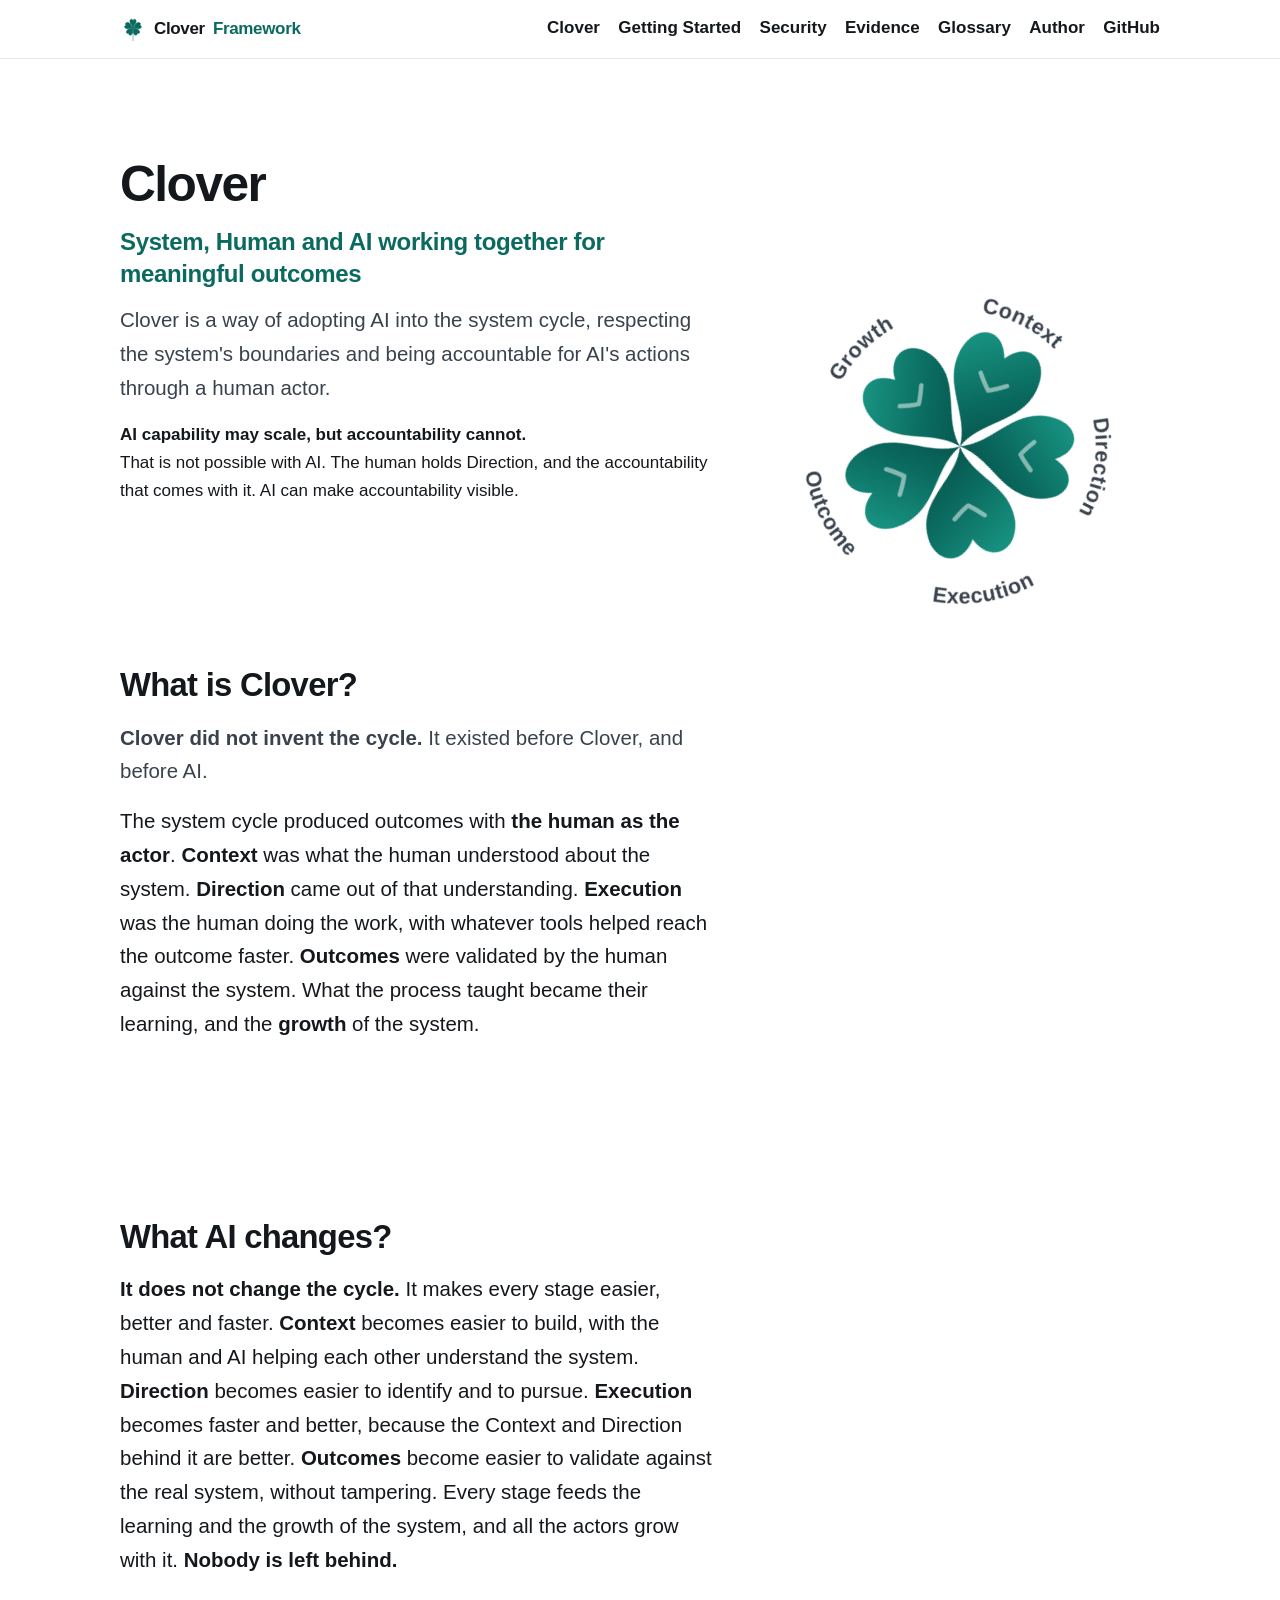
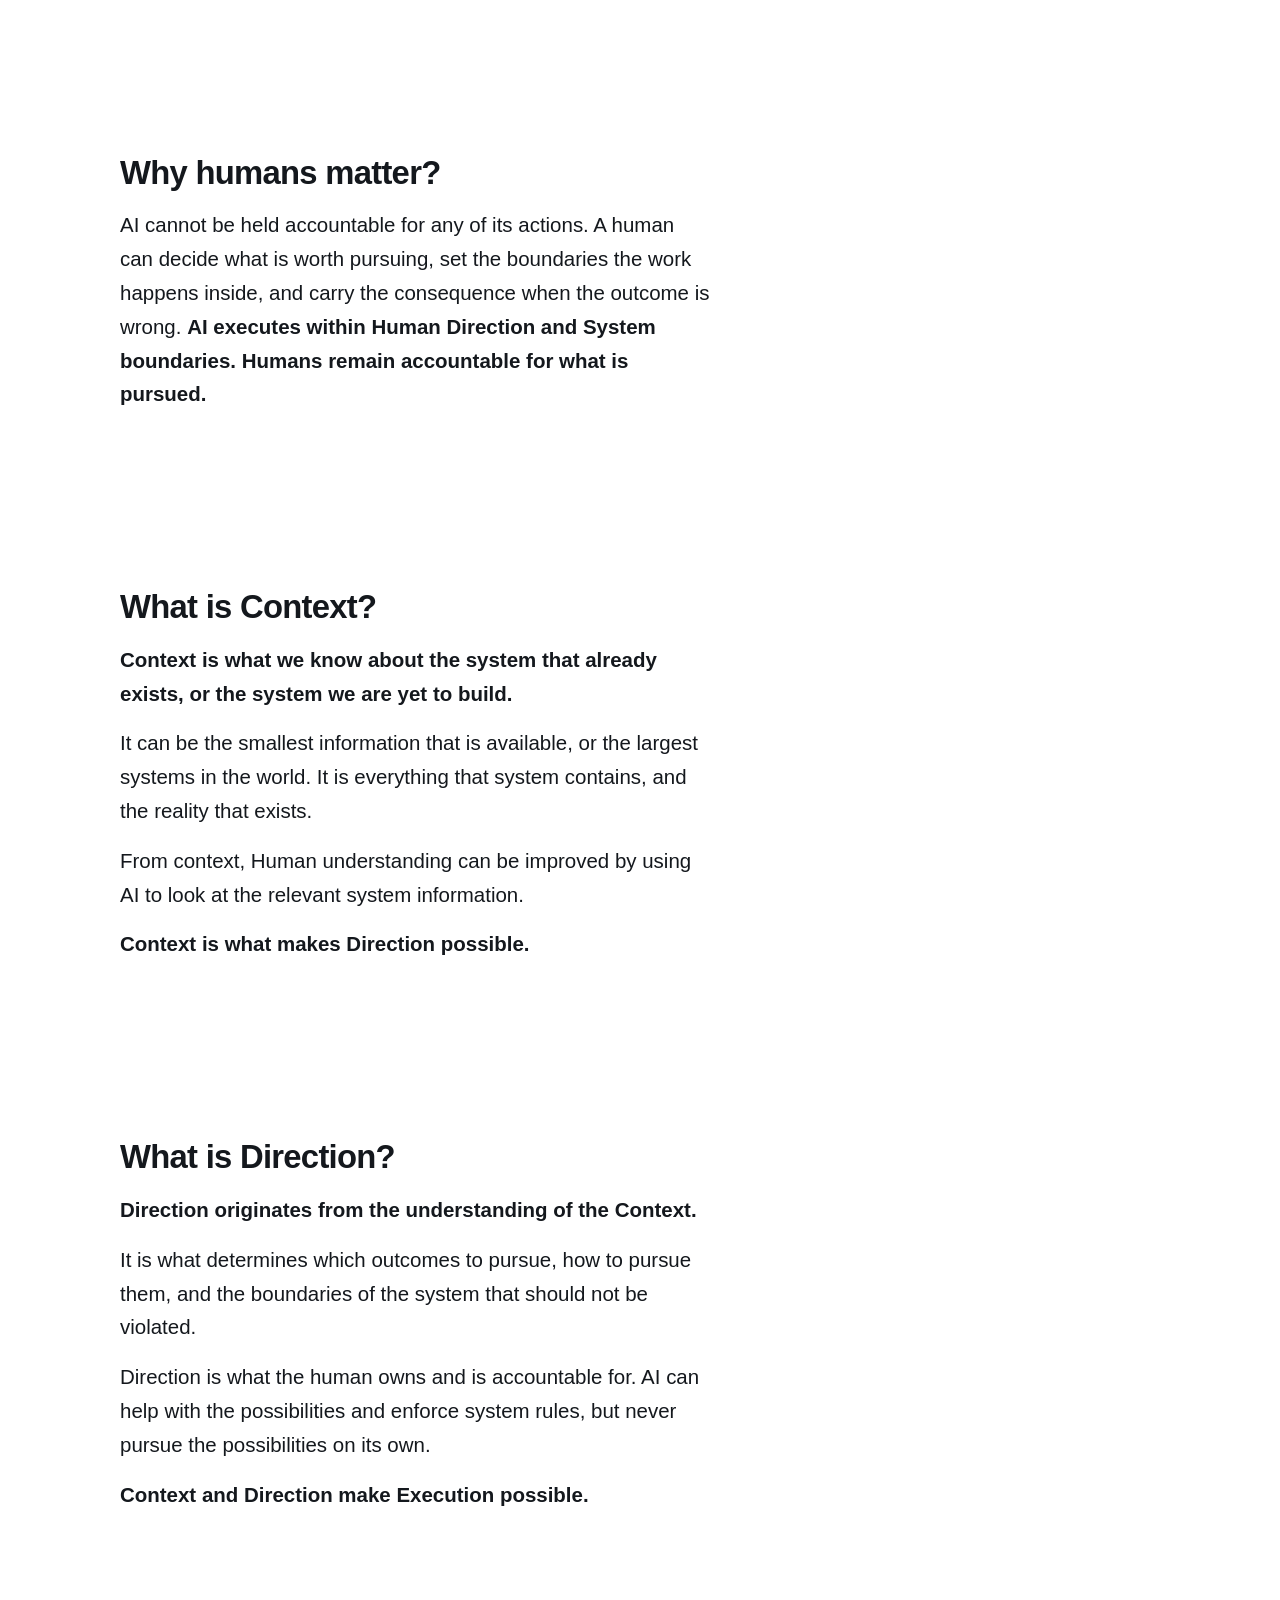
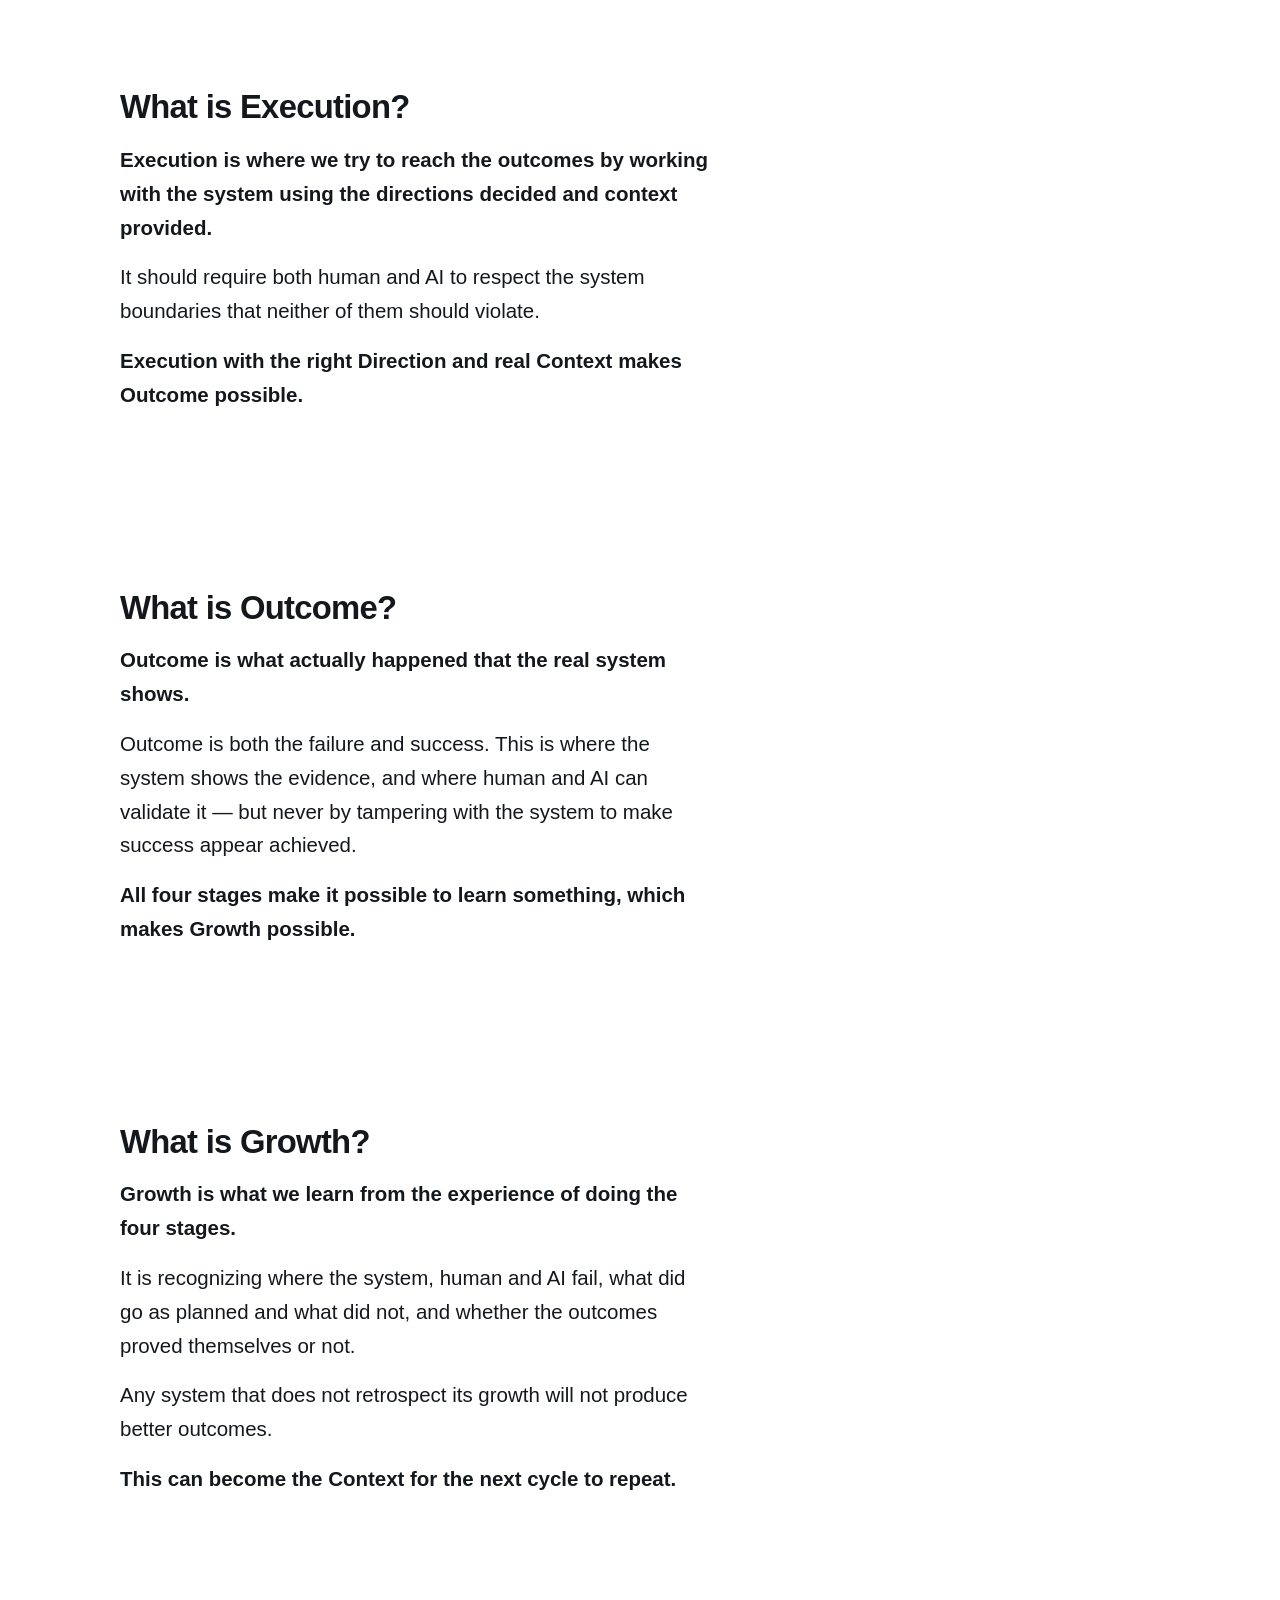
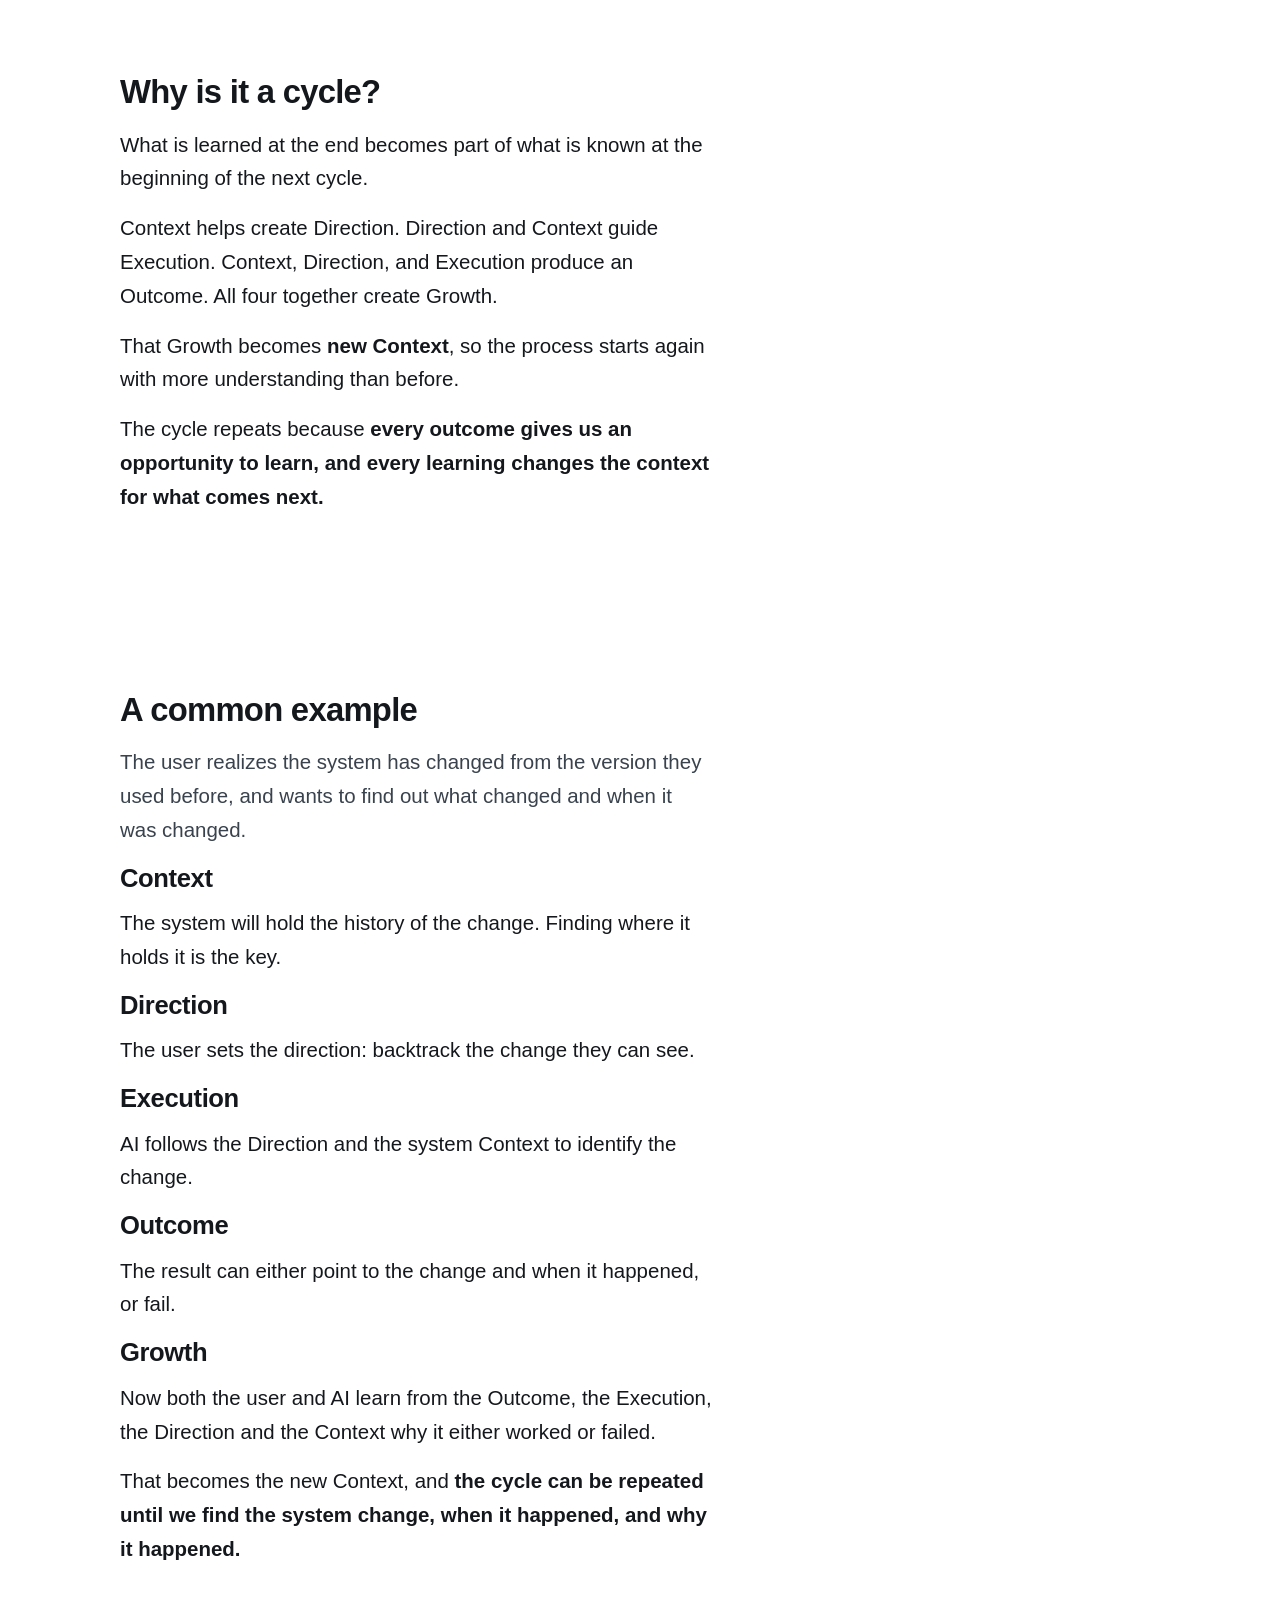
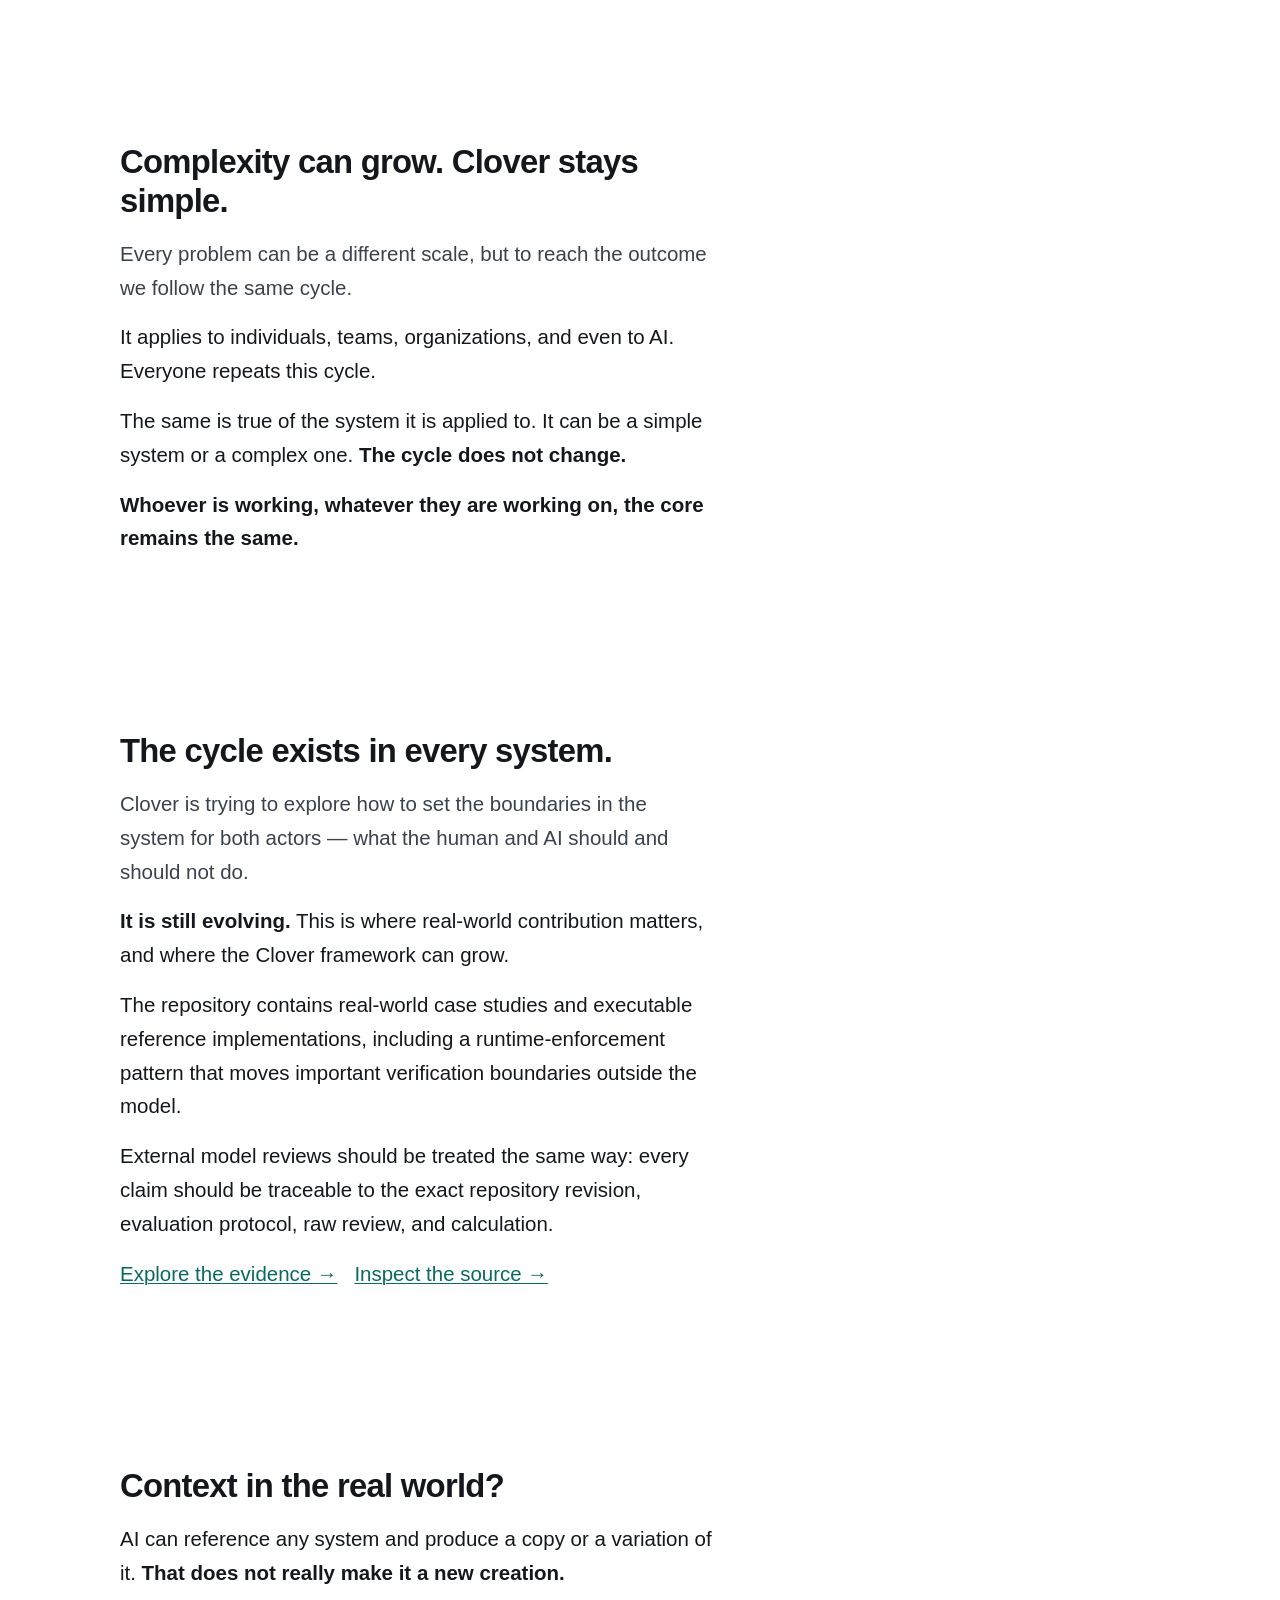
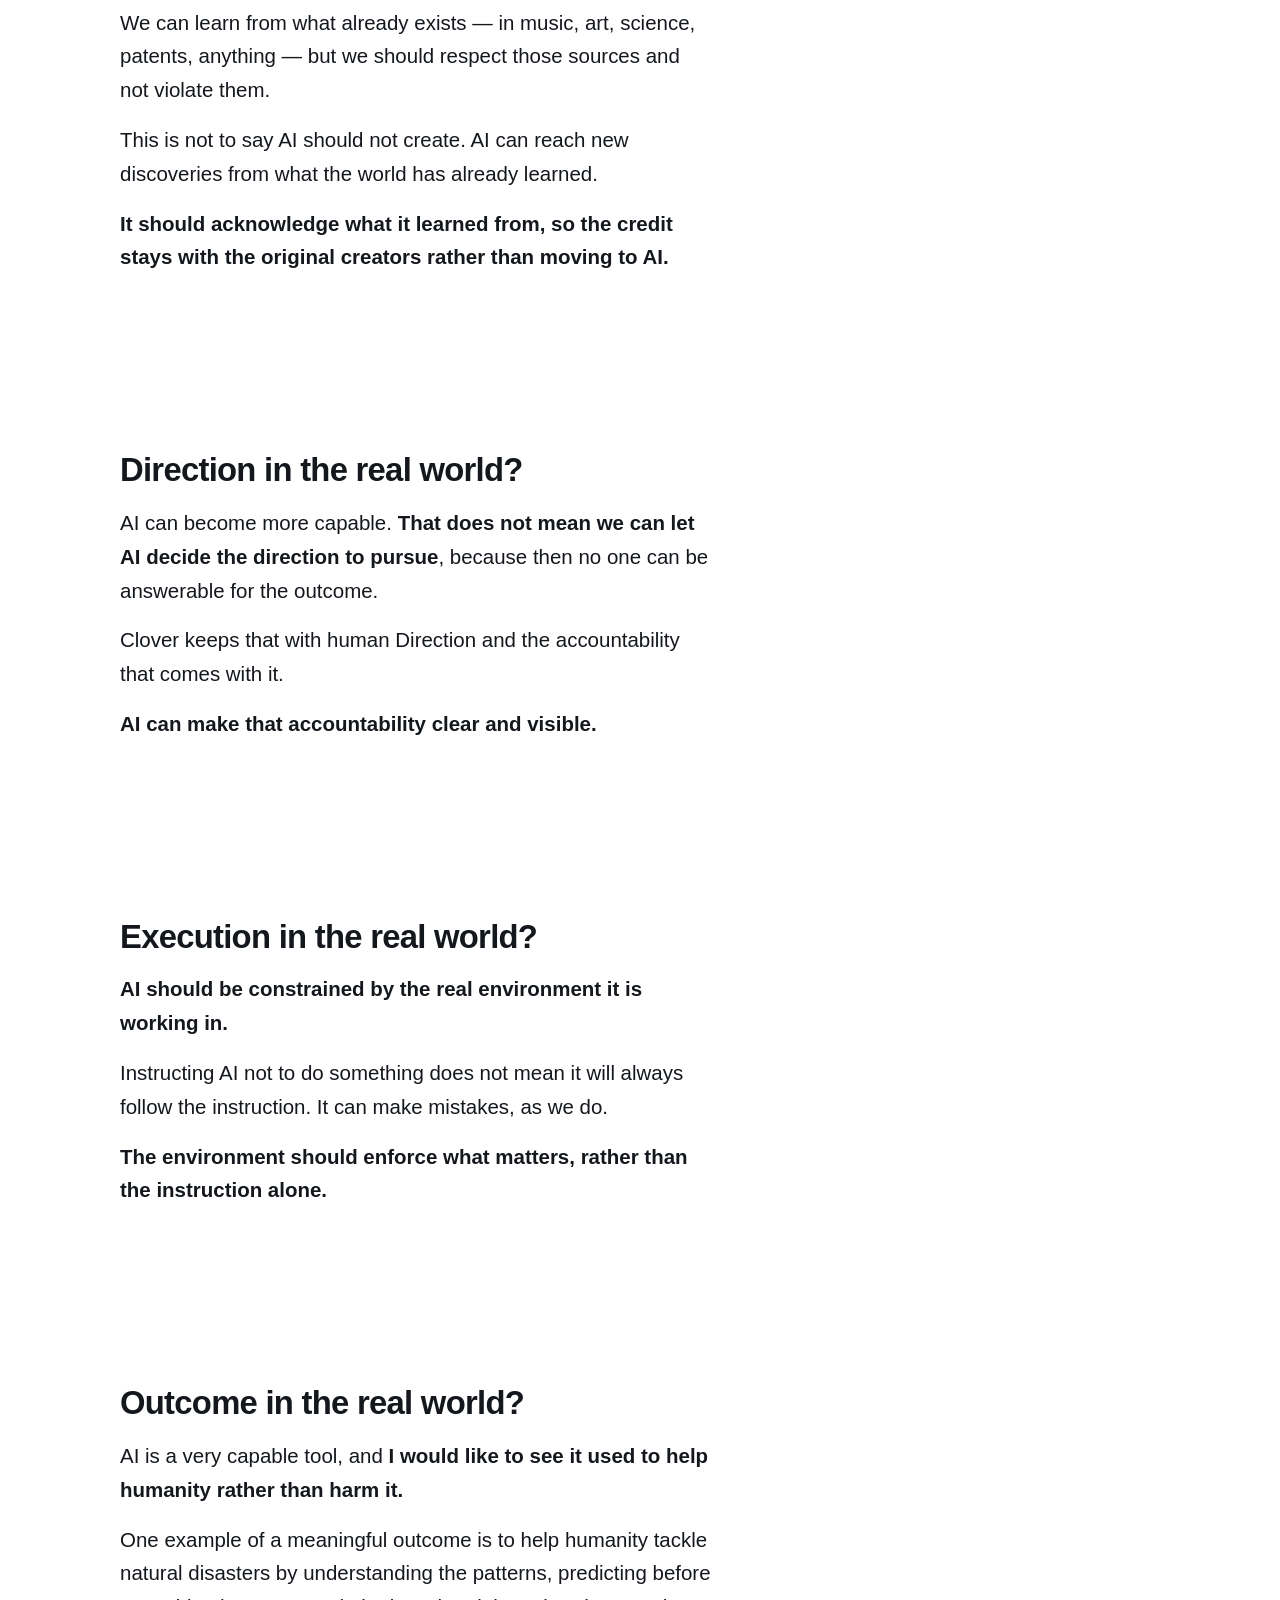
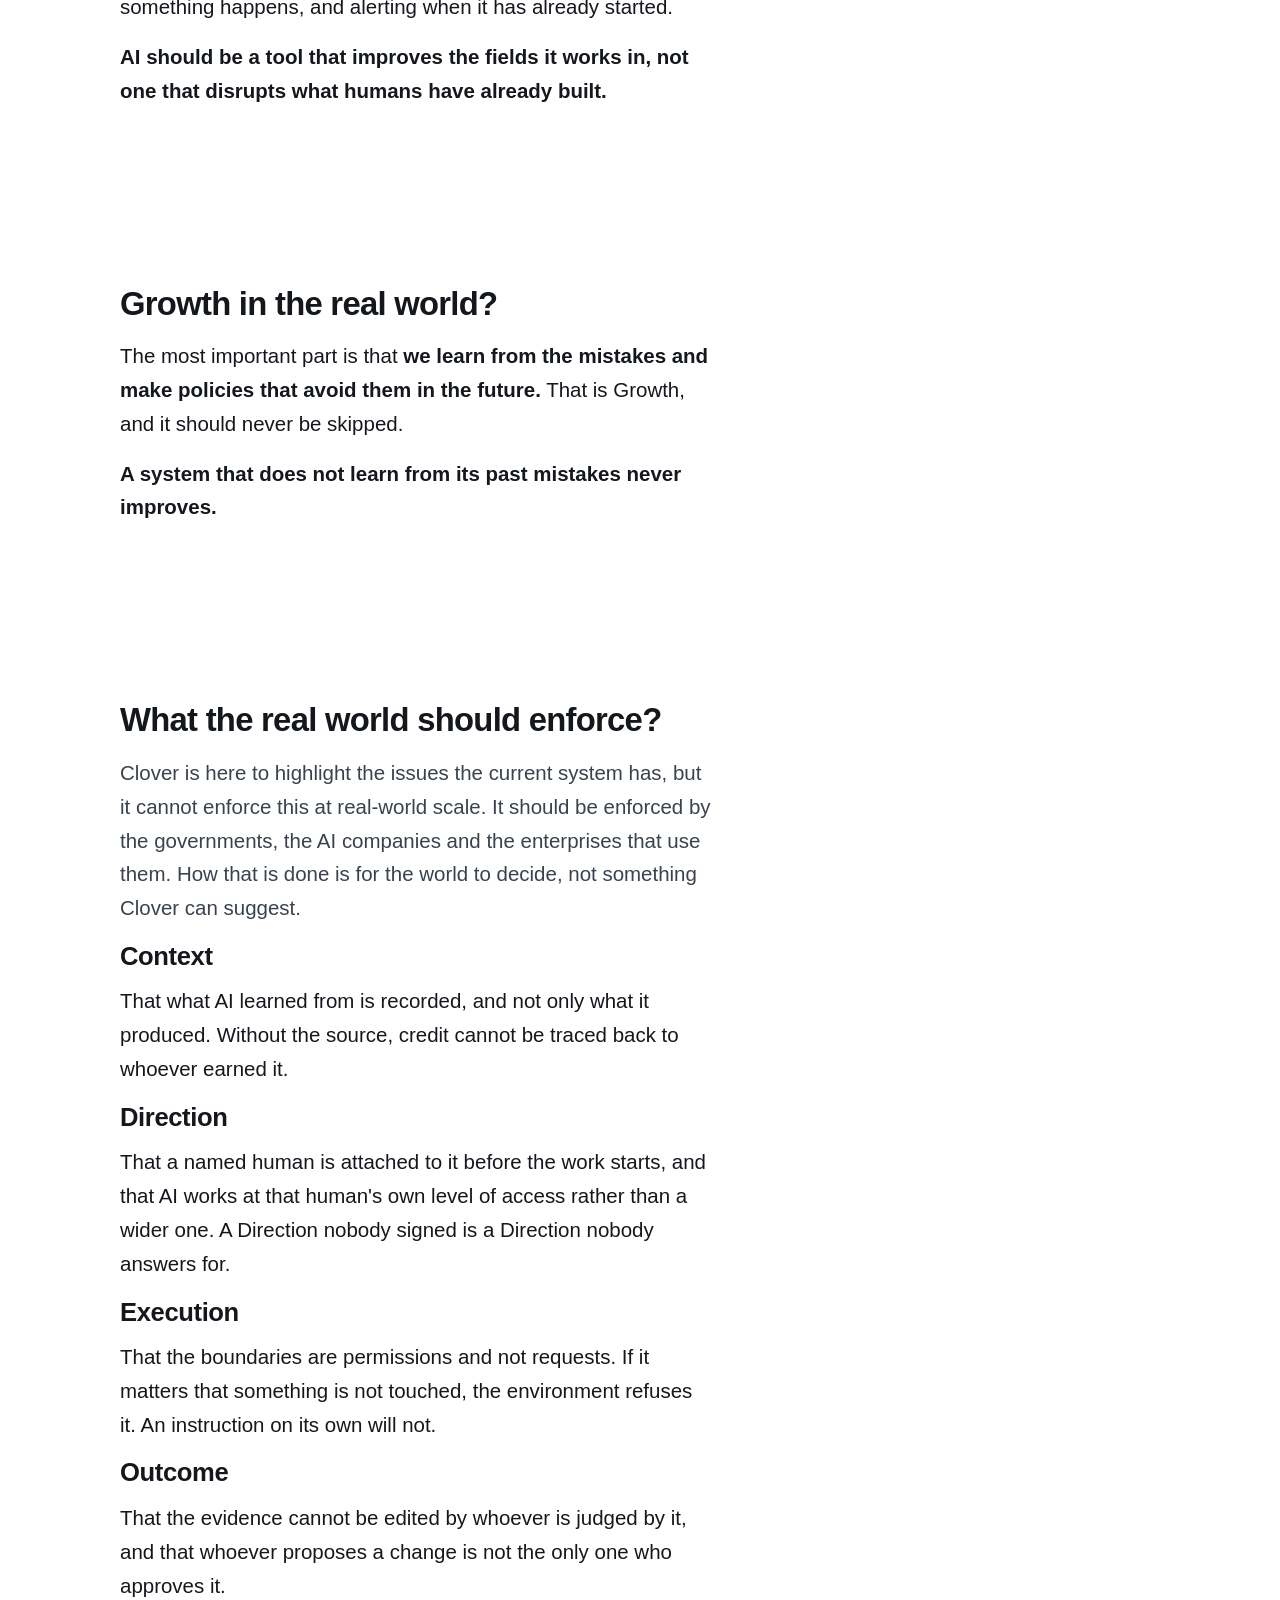
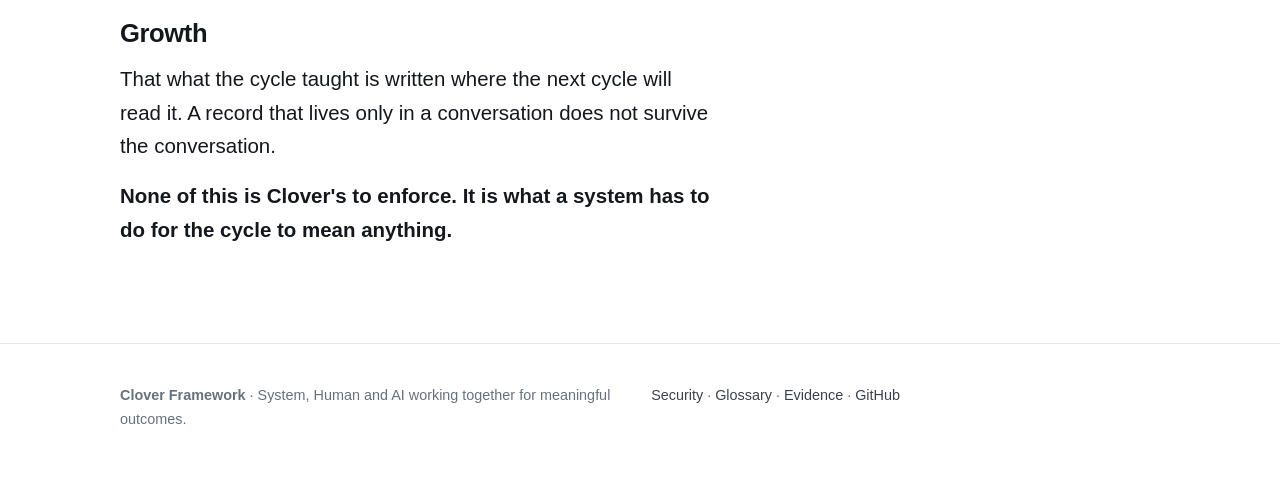
==== site/index.html @ 02169acd "Refuse the how, not the what How to do it is for the world to decide becomes How that is done is for" ====
<!DOCTYPE html>
<html lang="en" class="no-js">
<head>
<meta charset="utf-8">
<meta name="viewport" content="width=device-width, initial-scale=1">
<title>Clover — System, Human and AI working together for meaningful outcomes</title>
<meta name="description" content="System, Human and AI working together for meaningful outcomes. Context, Direction, Execution, Outcome and Growth are the five stages of the system cycle, and each cycle starts from what the last one taught.">
<link rel="canonical" href="https://cloverframework.com/">
<meta property="og:title" content="Clover — System, Human and AI working together for meaningful outcomes">
<meta property="og:description" content="System, Human and AI working together for meaningful outcomes. Try the cycle: Context → Direction → Execution → Outcome → Growth.">
<meta property="og:type" content="website">
<meta property="og:url" content="https://cloverframework.com/">
<meta property="og:image" content="https://raw.githubusercontent.com/santhoshsathish94/clover-framework/main/assets/social-preview.png">
<meta property="og:image:width" content="1280">
<meta property="og:image:height" content="640">
<meta property="og:image:alt" content="Clover — System, Human and AI working together for meaningful outcomes.">
<meta name="twitter:card" content="summary_large_image">
<meta name="theme-color" content="#0a6a5f">
<link rel="stylesheet" href="styles.css?v=1.1.3">
<script>document.documentElement.className = 'js';</script>
</head>
<body>
<a class="skip" href="#main">Skip to content</a>
<svg class="clover-sprite" width="0" height="0" aria-hidden="true" focusable="false"><defs><path id="clover-leaf" d="M50 44C48 35 38 31 38 21C38 12 46 9 50 17C54 9 62 12 62 21C62 31 52 35 50 44Z"/><path id="clover-vein" d="M45.9 23.4C47.6 25 48.9 26.1 50 26.8C51.1 26.1 52.4 25 54.1 23.4"/><linearGradient id="leaf-fade" x1="0.18" y1="0.05" x2="0.8" y2="1"><stop offset="0" stop-color="#17907f"/><stop offset="0.55" stop-color="#0a6a5f"/><stop offset="1" stop-color="#064f47"/></linearGradient><path id="arc-top" d="M28.20 12.87 A38 38 0 0 1 71.80 12.87"/><path id="arc-upper-right" d="M72.87 13.65 A38 38 0 0 1 86.34 55.11"/><path id="arc-lower-right" d="M50.77 87.99 A44 44 0 0 0 91.60 58.33"/><path id="arc-lower-left" d="M8.40 58.33 A44 44 0 0 0 49.23 87.99"/><path id="arc-upper-left" d="M13.66 55.11 A38 38 0 0 1 27.13 13.65"/></defs></svg>
<header class="site-head"><div class="wrap"><a class="brand" href="./"><svg class="clover clover--brand" viewBox="0 0 100 100" aria-hidden="true" focusable="false"><path class="clover__stem" d="M50 48C50 68 50 80 50 95"/><use class="clover__leaf is-filled" href="#clover-leaf"/><use class="clover__leaf is-filled" href="#clover-leaf" transform="rotate(72 50 44)"/><use class="clover__leaf is-filled" href="#clover-leaf" transform="rotate(144 50 44)"/><use class="clover__leaf is-filled" href="#clover-leaf" transform="rotate(216 50 44)"/><use class="clover__leaf is-filled" href="#clover-leaf" transform="rotate(288 50 44)"/></svg>Clover <span>Framework</span></a><button class="nav-toggle" type="button" aria-expanded="false" aria-controls="site-nav"><span class="nav-toggle__box" aria-hidden="true"><span></span></span>Menu</button><nav class="site-nav" id="site-nav" aria-label="Primary"><a href="./" aria-current="page">Clover</a><a href="start/">Getting Started</a><a href="security/">Security</a><a href="evidence/">Evidence</a><a href="glossary/">Glossary</a><a href="author/">Author</a><a href="https://github.com/santhoshsathish94/clover-framework">GitHub</a></nav></div></header>
<main id="main" tabindex="-1">
<div class="pinned" data-story><div class="pinned__mark"><svg class="clover clover--hero" viewBox="-6 -10 112 110" role="group" aria-label="A five-leaf clover. The leaves are Context, Direction, Execution, Outcome and Growth."><g class="clover__spin"><a class="clover__leaf-hit" href="#stage-context" aria-label="Context is what we know about the system that already exists, or the system we are yet to build."><title>Context is what we know about the system that already exists, or the system we are yet to build.</title><g transform="translate(50 44) scale(1.005 1.02) translate(-50 -44)"><use class="clover__leaf is-filled story__leaf" data-leaf="context" href="#clover-leaf"/><use class="clover__vein" href="#clover-vein"/></g><text class="clover__label story__label" data-leaf="context" text-anchor="middle"><textPath href="#arc-top" startOffset="50%">Context</textPath></text></a><a class="clover__leaf-hit" href="#stage-direction" aria-label="Direction originates from the understanding of the Context."><title>Direction originates from the understanding of the Context.</title><g transform="rotate(70.8 50 44) translate(50 44) scale(0.968 0.994) translate(-50 -44)"><use class="clover__leaf is-filled story__leaf" data-leaf="direction" href="#clover-leaf"/><use class="clover__vein" href="#clover-vein"/></g><text class="clover__label story__label" data-leaf="direction" text-anchor="middle"><textPath href="#arc-upper-right" startOffset="50%">Direction</textPath></text></a><a class="clover__leaf-hit" href="#stage-execution" aria-label="Execution is where we try to reach the outcomes by working with the system using the directions decided and context provided."><title>Execution is where we try to reach the outcomes by working with the system using the directions decided and context provided.</title><g transform="rotate(145.4 50 44) translate(50 44) scale(1.038 0.972) translate(-50 -44)"><use class="clover__leaf is-filled story__leaf" data-leaf="execution" href="#clover-leaf"/><use class="clover__vein" href="#clover-vein"/></g><text class="clover__label story__label" data-leaf="execution" text-anchor="middle"><textPath href="#arc-lower-right" startOffset="50%">Execution</textPath></text></a><a class="clover__leaf-hit" href="#stage-outcome" aria-label="Outcome is what actually happened that the real system shows."><title>Outcome is what actually happened that the real system shows.</title><g transform="rotate(215.2 50 44) translate(50 44) scale(0.984 1.031) translate(-50 -44)"><use class="clover__leaf is-filled story__leaf" data-leaf="outcome" href="#clover-leaf"/><use class="clover__vein" href="#clover-vein"/></g><text class="clover__label story__label" data-leaf="outcome" text-anchor="middle"><textPath href="#arc-lower-left" startOffset="50%">Outcome</textPath></text></a><a class="clover__leaf-hit" href="#stage-growth" aria-label="Growth is what we learn from the experience of doing the four stages."><title>Growth is what we learn from the experience of doing the four stages.</title><g transform="rotate(288.9 50 44) translate(50 44) scale(1.022 0.963) translate(-50 -44)"><use class="clover__leaf is-filled story__leaf" data-leaf="growth" href="#clover-leaf"/><use class="clover__vein" href="#clover-vein"/></g><text class="clover__label story__label" data-leaf="growth" text-anchor="middle"><textPath href="#arc-upper-left" startOffset="50%">Growth</textPath></text></a></g></svg></div><section class="hero" id="overview"><div class="wrap"><div><h1>Clover</h1><p class="hero__tagline">System, Human and AI working together for meaningful outcomes</p><p class="lede">Clover is a way of adopting AI into the system cycle, respecting the system's boundaries and being accountable for AI's actions through a human actor.</p><p style="margin-top:1rem"><strong>AI capability may scale, but accountability cannot.</strong><br>That is not possible with AI. The human holds Direction, and the accountability that comes with it. AI can make accountability visible.</p></div></div></section>
<section class="band" id="capability"><div class="wrap"><h2>What is Clover?</h2><p class="lede"><strong>Clover did not invent the cycle.</strong> It existed before Clover, and before AI.</p><p>The system cycle produced outcomes with <strong>the human as the actor</strong>. <strong>Context</strong> was what the human understood about the system. <strong>Direction</strong> came out of that understanding. <strong>Execution</strong> was the human doing the work, with whatever tools helped reach the outcome faster. <strong>Outcomes</strong> were validated by the human against the system. What the process taught became their learning, and the <strong>growth</strong> of the system.</p></div></section>
<section class="band" id="ai-changes"><div class="wrap"><h2>What AI changes?</h2><p><strong>It does not change the cycle.</strong> It makes every stage easier, better and faster. <strong>Context</strong> becomes easier to build, with the human and AI helping each other understand the system. <strong>Direction</strong> becomes easier to identify and to pursue. <strong>Execution</strong> becomes faster and better, because the Context and Direction behind it are better. <strong>Outcomes</strong> become easier to validate against the real system, without tampering. Every stage feeds the learning and the growth of the system, and all the actors grow with it. <strong>Nobody is left behind.</strong></p></div></section>
<section class="band" id="humans"><div class="wrap"><h2>Why humans matter?</h2><p>AI cannot be held accountable for any of its actions. A human can decide what is worth pursuing, set the boundaries the work happens inside, and carry the consequence when the outcome is wrong. <strong>AI executes within Human Direction and System boundaries. Humans remain accountable for what is pursued.</strong></p></div></section>
<section class="band stage" id="stage-context" data-leaf="context"><div class="wrap"><h2>What is Context?</h2><p><strong>Context is what we know about the system that already exists, or the system we are yet to build.</strong></p><p>It can be the smallest information that is available, or the largest systems in the world. It is everything that system contains, and the reality that exists.</p><p>From context, Human understanding can be improved by using AI to look at the relevant system information.</p><p><strong>Context is what makes Direction possible.</strong></p></div></section>
<section class="band stage" id="stage-direction" data-leaf="direction"><div class="wrap"><h2>What is Direction?</h2><p><strong>Direction originates from the understanding of the Context.</strong></p><p>It is what determines which outcomes to pursue, how to pursue them, and the boundaries of the system that should not be violated.</p><p>Direction is what the human owns and is accountable for. AI can help with the possibilities and enforce system rules, but never pursue the possibilities on its own.</p><p><strong>Context and Direction make Execution possible.</strong></p></div></section>
<section class="band stage" id="stage-execution" data-leaf="execution"><div class="wrap"><h2>What is Execution?</h2><p><strong>Execution is where we try to reach the outcomes by working with the system using the directions decided and context provided.</strong></p><p>It should require both human and AI to respect the system boundaries that neither of them should violate.</p><p><strong>Execution with the right Direction and real Context makes Outcome possible.</strong></p></div></section>
<section class="band stage" id="stage-outcome" data-leaf="outcome"><div class="wrap"><h2>What is Outcome?</h2><p><strong>Outcome is what actually happened that the real system shows.</strong></p><p>Outcome is both the failure and success. This is where the system shows the evidence, and where human and AI can validate it — but never by tampering with the system to make success appear achieved.</p><p><strong>All four stages make it possible to learn something, which makes Growth possible.</strong></p></div></section>
<section class="band stage" id="stage-growth" data-leaf="growth"><div class="wrap"><h2>What is Growth?</h2><p><strong>Growth is what we learn from the experience of doing the four stages.</strong></p><p>It is recognizing where the system, human and AI fail, what did go as planned and what did not, and whether the outcomes proved themselves or not.</p><p>Any system that does not retrospect its growth will not produce better outcomes.</p><p><strong>This can become the Context for the next cycle to repeat.</strong></p></div></section>
<section class="band" id="why-cycle"><div class="wrap"><h2>Why is it a cycle?</h2><p>What is learned at the end becomes part of what is known at the beginning of the next cycle.</p><p>Context helps create Direction. Direction and Context guide Execution. Context, Direction, and Execution produce an Outcome. All four together create Growth.</p><p>That Growth becomes <strong>new Context</strong>, so the process starts again with more understanding than before.</p><p>The cycle repeats because <strong>every outcome gives us an opportunity to learn, and every learning changes the context for what comes next.</strong></p></div></section>
<section class="band" id="try"><div class="wrap"><h2>A common example</h2><p class="lede">The user realizes the system has changed from the version they used before, and wants to find out what changed and when it was changed.</p><h3>Context</h3><p>The system will hold the history of the change. Finding where it holds it is the key.</p><h3>Direction</h3><p>The user sets the direction: backtrack the change they can see.</p><h3>Execution</h3><p>AI follows the Direction and the system Context to identify the change.</p><h3>Outcome</h3><p>The result can either point to the change and when it happened, or fail.</p><h3>Growth</h3><p>Now both the user and AI learn from the Outcome, the Execution, the Direction and the Context why it either worked or failed.</p><p>That becomes the new Context, and <strong>the cycle can be repeated until we find the system change, when it happened, and why it happened.</strong></p></div></section>
<section class="band" id="scale"><div class="wrap"><h2>Complexity can grow. Clover stays simple.</h2><p class="lede">Every problem can be a different scale, but to reach the outcome we follow the same cycle.</p><p>It applies to individuals, teams, organizations, and even to AI. Everyone repeats this cycle.</p><p>The same is true of the system it is applied to. It can be a simple system or a complex one. <strong>The cycle does not change.</strong></p><p><strong>Whoever is working, whatever they are working on, the core remains the same.</strong></p></div></section>
<section class="band" id="evidence-preview"><div class="wrap"><h2>The cycle exists in every system.</h2><p class="lede">Clover is trying to explore how to set the boundaries in the system for both actors — what the human and AI should and should not do.</p><p><strong>It is still evolving.</strong> This is where real-world contribution matters, and where the Clover framework can grow.</p><p>The repository contains real-world case studies and executable reference implementations, including a runtime-enforcement pattern that moves important verification boundaries outside the model.</p><p>External model reviews should be treated the same way: every claim should be traceable to the exact repository revision, evaluation protocol, raw review, and calculation.</p><p><a href="evidence/">Explore the evidence →</a> &nbsp; <a href="https://github.com/santhoshsathish94/clover-framework">Inspect the source →</a></p></div></section>
<section class="band stage" id="real-world-context" data-leaf="context"><div class="wrap"><h2>Context in the real world?</h2><p>AI can reference any system and produce a copy or a variation of it. <strong>That does not really make it a new creation.</strong></p><p>We can learn from what already exists — in music, art, science, patents, anything — but we should respect those sources and not violate them.</p><p>This is not to say AI should not create. AI can reach new discoveries from what the world has already learned.</p><p><strong>It should acknowledge what it learned from, so the credit stays with the original creators rather than moving to AI.</strong></p></div></section>
<section class="band stage" id="real-world-direction" data-leaf="direction"><div class="wrap"><h2>Direction in the real world?</h2><p>AI can become more capable. <strong>That does not mean we can let AI decide the direction to pursue</strong>, because then no one can be answerable for the outcome.</p><p>Clover keeps that with human Direction and the accountability that comes with it.</p><p><strong>AI can make that accountability clear and visible.</strong></p></div></section>
<section class="band stage" id="real-world-execution" data-leaf="execution"><div class="wrap"><h2>Execution in the real world?</h2><p><strong>AI should be constrained by the real environment it is working in.</strong></p><p>Instructing AI not to do something does not mean it will always follow the instruction. It can make mistakes, as we do.</p><p><strong>The environment should enforce what matters, rather than the instruction alone.</strong></p></div></section>
<section class="band stage" id="real-world-outcome" data-leaf="outcome"><div class="wrap"><h2>Outcome in the real world?</h2><p>AI is a very capable tool, and <strong>I would like to see it used to help humanity rather than harm it.</strong></p><p>One example of a meaningful outcome is to help humanity tackle natural disasters by understanding the patterns, predicting before something happens, and alerting when it has already started.</p><p><strong>AI should be a tool that improves the fields it works in, not one that disrupts what humans have already built.</strong></p></div></section>
<section class="band stage" id="real-world-growth" data-leaf="growth"><div class="wrap"><h2>Growth in the real world?</h2><p>The most important part is that <strong>we learn from the mistakes and make policies that avoid them in the future.</strong> That is Growth, and it should never be skipped.</p><p><strong>A system that does not learn from its past mistakes never improves.</strong></p></div></section>
<section class="band" id="enforce"><div class="wrap"><h2>What the real world should enforce?</h2><p class="lede">Clover is here to highlight the issues the current system has, but it cannot enforce this at real-world scale. It should be enforced by the governments, the AI companies and the enterprises that use them. How that is done is for the world to decide, not something Clover can suggest.</p><h3>Context</h3><p>That what AI learned from is recorded, and not only what it produced. Without the source, credit cannot be traced back to whoever earned it.</p><h3>Direction</h3><p>That a named human is attached to it before the work starts, and that AI works at that human's own level of access rather than a wider one. A Direction nobody signed is a Direction nobody answers for.</p><h3>Execution</h3><p>That the boundaries are permissions and not requests. If it matters that something is not touched, the environment refuses it. An instruction on its own will not.</p><h3>Outcome</h3><p>That the evidence cannot be edited by whoever is judged by it, and that whoever proposes a change is not the only one who approves it.</p><h3>Growth</h3><p>That what the cycle taught is written where the next cycle will read it. A record that lives only in a conversation does not survive the conversation.</p><p><strong>None of this is Clover's to enforce. It is what a system has to do for the cycle to mean anything.</strong></p></div></section></div>
</main>
<footer class="site-foot"><div class="wrap"><p><strong>Clover Framework</strong> · System, Human and AI working together for meaningful outcomes.</p><p><a href="security/">Security</a> · <a href="glossary/">Glossary</a> · <a href="evidence/">Evidence</a> · <a href="https://github.com/santhoshsathish94/clover-framework">GitHub</a></p></div></footer>
<script src="app.js?v=1.1.3" defer></script>
</body>
</html>
---- site/styles.css ----
:root {
  --ink: #14181d;
  --ink-2: #39424d;
  --muted: #66717e;
  --line: #e2e7ec;
  --line-2: #cfd6de;
  --bg: #ffffff;
  --soft: #f6f8fa;
  --soft-2: #eef2f6;
  --accent: #0a6a5f;
  --accent-soft: #e6f2f0;
  --accent-line: #7fb8b0;
  /* The hero leaf gradient, as variables so the mark can ripen. */
  --leaf-1: #17907f;
  --leaf-2: #0a6a5f;
  --leaf-3: #064f47;
  --warn: #8a5a00;
  --warn-soft: #fdf4e3;
  --radius: 10px;
  --measure: 68ch;
  --pad: clamp(1.25rem, 4vw, 2.5rem);
  --font: -apple-system, BlinkMacSystemFont, "Segoe UI", Roboto, "Helvetica Neue", Arial, sans-serif;
  --mono: ui-monospace, SFMono-Regular, "SF Mono", Menlo, Consolas, monospace;
}

* { box-sizing: border-box; }

html { -webkit-text-size-adjust: 100%; scroll-behavior: smooth; }

/* Page to page. Same-origin navigations cross-fade instead of flashing white. Browsers without
   view transitions ignore all of this and navigate as they always did. */
@media (prefers-reduced-motion: no-preference) {
  @view-transition { navigation: auto; }

  ::view-transition-old(root) {
    animation: fade-out 160ms cubic-bezier(0.4, 0, 1, 1) both;
  }
  ::view-transition-new(root) {
    animation: fade-in 260ms cubic-bezier(0, 0, 0.2, 1) both;
  }
}

@keyframes fade-out { to { opacity: 0; } }
@keyframes fade-in { from { opacity: 0; transform: translateY(6px); } }

@media (prefers-reduced-motion: reduce) {
  html { scroll-behavior: auto; }
  *, *::before, *::after {
    animation-duration: 0.001ms !important;
    transition-duration: 0.001ms !important;
  }
}

body {
  margin: 0;
  background: var(--bg);
  color: var(--ink);
  font-family: var(--font);
  font-size: 17px;
  line-height: 1.65;
  -webkit-font-smoothing: antialiased;
}

h1, h2, h3, h4 { line-height: 1.2; letter-spacing: -0.015em; margin: 0 0 0.5em; }
h1 { font-size: clamp(2rem, 5.2vw, 3.1rem); letter-spacing: -0.03em; }
h2 { font-size: clamp(1.5rem, 3.4vw, 2.05rem); letter-spacing: -0.022em; }
h3 { font-size: 1.14rem; }
h4 { font-size: 0.95rem; }
p { margin: 0 0 1rem; max-width: var(--measure); }
ul, ol { max-width: var(--measure); }
strong { font-weight: 650; }

a { color: var(--accent); text-decoration-thickness: 1px; text-underline-offset: 2px; }
a:hover { text-decoration-thickness: 2px; }

:focus-visible {
  outline: 2px solid var(--accent);
  outline-offset: 3px;
  border-radius: 4px;
}

code, .mono { font-family: var(--mono); font-size: 0.88em; }

.skip {
  position: absolute; left: -9999px; top: 0; z-index: 100;
  background: var(--ink); color: #fff; padding: 0.7rem 1rem; border-radius: 0 0 6px 0;
}
.skip:focus { left: 0; }

/* ---------- layout ---------- */

.wrap { width: min(1120px, 100%); margin-inline: auto; padding-inline: var(--pad); }
.narrow { width: min(760px, 100%); margin-inline: auto; padding-inline: var(--pad); }

section[id] { scroll-margin-top: 5rem; }
.kv[id], .wrong[id] { scroll-margin-top: 6rem; }

.band { padding-block: clamp(3rem, 7vw, 5rem); }

.lede { font-size: 1.12rem; color: var(--ink-2); }
.note { font-size: 0.92rem; color: var(--muted); }

/* Section prose sits at the hero's scale on every page, so a heading is not twice the size of the
   text under it. Only prose directly inside a section: cards, panels and columns keep their density.
   The floor is 1.12rem rather than the hero's 1.05rem, which is below the 17px body size and would
   have made narrow screens smaller instead of larger. `main.narrow` rather than `main` so this beats
   `.lede`, which would otherwise leave a lede smaller than the paragraphs under it. */
main section.band > .wrap > p,
main section.band > .wrap > .scale-dimensions > div > p,
main.narrow > p { font-size: clamp(1.12rem, 2.2vw, 1.28rem); }

/* A section-level h3 has to clear the prose under it, which is now the hero size. Scoped, because
   every other h3 on the site sits inside a card or a tab panel and keeps its own smaller size. */
main section.band > .wrap > h3,
main.narrow > h3 { font-size: clamp(1.35rem, 2.6vw, 1.6rem); }

/* ---------- author page ---------- */

.author-head { display: grid; grid-template-columns: auto minmax(0, 1fr); gap: 1.4rem; align-items: center; }
.author-head h1 { margin-top: 0; }
@media (max-width: 560px) { .author-head { grid-template-columns: 1fr; gap: 0.9rem; } }

/* The peacock feather belongs to the author, not to Clover. It appears only on this page. */
.feather { display: block; width: auto; }
.feather--lg { height: 118px; }
.feather--sm { height: 76px; margin: 0 auto 1rem; }

.verse { margin: 2.6rem 0 0; padding: 0; border: 0; text-align: center; }
.verse p[lang="sa"] {
  font-family: "Nirmala UI", "Noto Sans Devanagari", "Mangal", serif;
  font-size: 1.16rem; line-height: 1.9; color: var(--ink); margin: 0 0 0.8rem;
}
.verse__meaning {
  font-size: 0.95rem; color: var(--ink-2); margin: 0 auto;
  max-width: 46ch;
}

/* ---------- the clover mark ---------- */
/* One <path id="clover-leaf"> lives in a hidden sprite at the top of the page. Every mark is that
   one leaf <use>d and rotated around (50, 44). No JS, no external assets. */

.clover-sprite { position: absolute; width: 0; height: 0; overflow: hidden; }

.clover {
  display: block; flex: none;
  width: clamp(72px, 12vw, 112px); height: auto;
}
.clover__leaf { fill: none; stroke: var(--accent-line); stroke-width: 3; stroke-linejoin: round; }
.clover__leaf.is-filled { fill: var(--accent); stroke: var(--accent); stroke-width: 2; }
.clover__stem { fill: none; stroke: var(--accent-line); stroke-width: 3.5; stroke-linecap: round; }

/* Wider than the other marks because the hero clover carries a label on every leaf. */
.clover--hero { width: clamp(260px, 36vw, 400px); justify-self: center; margin-inline: auto; }
.clover--brand { width: 26px; }

/* The three narrative marks: three leaves, then four, then five. */
.clover--mark { width: clamp(200px, 40vw, 420px); }

/* A leaf that is already part of the ordinary way of working. */
.clover__leaf.is-soft { fill: var(--accent-soft); stroke: var(--accent-line); stroke-width: 2.5; }
/* The leaf that just arrived. */
.clover__leaf.is-new { fill: var(--accent); stroke: var(--accent); stroke-width: 2.5; }
/* Growth: dotted, because it has not arrived yet. */
.clover__leaf.is-next {
  fill: none; stroke: var(--accent-line); stroke-width: 2.5;
  stroke-dasharray: 5 4.5; stroke-linecap: round;
}

.clover__label {
  font-family: var(--font); font-size: 6px; font-weight: 650; letter-spacing: 0.02em;
  fill: var(--ink-2);
}

/* Each leaf carries its own stage description, so it is hoverable and reachable by keyboard. */
.clover__leaf-hit { cursor: pointer; outline: none; }
.clover__leaf-hit .clover__leaf,
.clover__leaf-hit .clover__label { transition: fill 160ms ease, stroke 160ms ease; }
.clover__leaf-hit:hover .clover__leaf,
.clover__leaf-hit:focus-visible .clover__leaf { fill: var(--ink); stroke: var(--ink); }
.clover__leaf-hit:hover .clover__label,
.clover__leaf-hit:focus-visible .clover__label { fill: var(--ink); font-weight: 800; }
.clover__leaf-hit:focus-visible .clover__leaf { stroke: var(--ink); stroke-width: 5; }

/* Only the hero mark is shaded and veined. The smaller marks stay flat. */
.clover--hero .clover__leaf.is-filled { fill: url(#leaf-fade); stroke: none; }

/* The mark ripens once the closing sections arrive: the same leaves, later in their life. The stops
   are driven by variables because a fill cannot animate between two url() paints, but stop-color
   can. Set on the root so the gradient in the sprite inherits them; it serves the hero mark alone,
   so the header logo stays green. */
:root.is-mature {
  --leaf-1: #e8b23a;
  --leaf-2: #d8812c;
  --leaf-3: #a34f1e;
}
#leaf-fade stop { transition: stop-color 700ms ease; }
#leaf-fade stop:nth-of-type(1) { stop-color: var(--leaf-1); }
#leaf-fade stop:nth-of-type(2) { stop-color: var(--leaf-2); }
#leaf-fade stop:nth-of-type(3) { stop-color: var(--leaf-3); }
.clover--hero .clover__leaf-hit:hover .clover__leaf,
.clover--hero .clover__leaf-hit:focus-visible .clover__leaf { fill: var(--ink); stroke: none; }
.clover__vein { fill: none; stroke: #ffffff; stroke-opacity: 0.5; stroke-width: 1.25; stroke-linecap: round; stroke-linejoin: round; pointer-events: none; }
.clover__label--now { fill: var(--accent); font-weight: 700; }
.clover__label--next { fill: var(--muted); }

/* Closing question. The mark is black here and carries no labels. */
.clover--ink .clover__leaf { fill: var(--ink); stroke: var(--ink); stroke-width: 2; }
.clover--ink .clover__stem { stroke: var(--ink); }

.ask__q {
  margin-top: 2rem; font-size: clamp(1.15rem, 2.6vw, 1.5rem); line-height: 1.45;
  font-weight: 600; color: var(--ink); max-width: 44rem; text-wrap: balance;
}

/* ---------- the narrative arc ---------- */

.arc {
  display: grid; gap: 1.5rem 2.4rem; align-items: center; margin-top: 1.7rem;
  grid-template-columns: minmax(0, 1fr) minmax(0, 1fr);
}
@media (max-width: 860px) { .arc { grid-template-columns: minmax(0, 1fr); } }

.arc__mark { margin: 0; display: grid; justify-items: center; gap: 0.7rem; }
.arc__mark figcaption {
  font-size: 0.9rem; color: var(--muted); text-align: center; max-width: 34ch;
}
.arc__body > :last-child { margin-bottom: 0; }
.arc__body h3 { margin-bottom: 0.5rem; }
.arc__body ul { margin: 0 0 1rem; padding-left: 1.15rem; }
.arc__body li { margin-bottom: 0.2rem; }

/* ---------- leaf sections ---------- */

.holds dt { flex: 0 0 5.5rem; }
.holds dd { padding-top: 0.1rem; }

.wrong { margin-top: 1.8rem; padding: 0.1rem 0 0.1rem 1.1rem; border-left: 3px solid var(--line-2); }
.wrong h3 {
  font-size: 0.83rem; font-weight: 650; letter-spacing: 0.06em; text-transform: uppercase;
  color: var(--muted); margin: 0.6rem 0 0.5rem;
}
.wrong p { font-size: 0.97rem; color: var(--ink-2); }
.wrong p:last-child { margin-bottom: 0.6rem; }

/* Full-measure variants. The heading stays outside the columns so it cannot flow into one. */
.wrong__flow, .wrong__cols p { max-width: none; }
@media (min-width: 900px) {
  .wrong__flow, .wrong__cols { columns: 2; column-gap: 3rem; }
  .wrong__cols p { break-inside: avoid; }
  .wrong__cols p:last-child { margin-bottom: 0.6rem; }
}

/* Heading and lead on the left, the detail on the right. */
.split { display: grid; gap: 1.1rem 2.8rem; align-items: start; }
.split h3 { margin-top: 0; }
.split__lead > :last-child, .split__body > :last-child { margin-bottom: 0; }
.split > .split__body { margin-top: 0; }
@media (min-width: 860px) {
  .split { grid-template-columns: minmax(0, 0.85fr) minmax(0, 1.15fr); }
}

/* ---------- header ---------- */

.site-head {
  position: sticky; top: 0; z-index: 50;
  background: rgba(255, 255, 255, 0.92);
  backdrop-filter: saturate(180%) blur(8px);
  border-bottom: 1px solid var(--line);
}
.site-head .wrap {
  display: flex; align-items: center; gap: 1rem;
  min-height: 3.6rem; flex-wrap: wrap;
}
.brand {
  display: inline-flex; align-items: center; gap: 0.5rem;
  font-weight: 680; letter-spacing: -0.02em; color: var(--ink); text-decoration: none;
  margin-right: auto; font-size: 1.0625rem;
}
.brand span { color: var(--accent); font-weight: 600; }
.site-nav { display: flex; gap: 0.35rem 1.15rem; flex-wrap: wrap; align-items: center; }
.site-nav a {
  color: var(--ink); text-decoration: none; font-size: 1.0625rem; font-weight: 600;
  padding: 0.3rem 0; border-bottom: 2px solid transparent;
}
.site-nav a:hover { color: var(--accent); border-bottom-color: var(--accent-line); }

/* Menu toggle. Wide screens never see it; without JS it stays hidden and the nav stays open. */
.nav-toggle {
  display: none; align-items: center; gap: 0.55rem;
  background: none; border: 1px solid var(--line-2); border-radius: 8px;
  padding: 0.42rem 0.7rem; font: inherit; font-size: 0.88rem; font-weight: 620;
  color: var(--ink); cursor: pointer;
}
.nav-toggle:hover { border-color: var(--accent-line); color: var(--accent); }
.nav-toggle__box { position: relative; display: block; width: 17px; height: 11px; }
.nav-toggle__box span,
.nav-toggle__box::before,
.nav-toggle__box::after {
  content: ''; position: absolute; left: 0; right: 0; height: 2px;
  background: currentColor; border-radius: 2px;
  transition: transform 0.18s ease, opacity 0.18s ease;
}
.nav-toggle__box::before { top: 0; }
.nav-toggle__box span { top: 4.5px; }
.nav-toggle__box::after { bottom: 0; }
.nav-toggle[aria-expanded="true"] .nav-toggle__box::before { transform: translateY(4.5px) rotate(45deg); }
.nav-toggle[aria-expanded="true"] .nav-toggle__box span { opacity: 0; }
.nav-toggle[aria-expanded="true"] .nav-toggle__box::after { transform: translateY(-4.5px) rotate(-45deg); }

@media (max-width: 999px) {
  .site-head .wrap { min-height: 3.2rem; gap: 0.6rem; }
  .nav-toggle { display: inline-flex; }
  .site-nav { display: none; flex-basis: 100%; flex-direction: column; gap: 0; margin-top: 0.1rem; padding-bottom: 0.5rem; align-items: stretch; }
  .site-nav.is-open { display: flex; max-height: calc(100dvh - 4rem); overflow-y: auto; }
  .site-nav > a {
    font-size: 1rem; padding: 0.78rem 0.15rem;
    border-bottom: 1px solid var(--line); border-top: 0;
  }
  .site-nav > a:last-child { border-bottom: 0; }
  .site-nav > a:hover { border-bottom-color: var(--line); }
}

.no-js .nav-toggle { display: none; }
.no-js .site-nav { display: flex; }

/* ---------- hero ---------- */

.hero { padding-block: clamp(3rem, 9vw, 6rem) clamp(2.5rem, 6vw, 4rem); }
.hero h1 { max-width: 22ch; margin-bottom: 0.25em; }
.hero__tagline { max-width: 44ch; margin: 0 0 0.9rem; font-size: clamp(1.15rem, 2.6vw, 1.5rem); font-weight: 600; line-height: 1.3; letter-spacing: -0.015em; color: var(--accent); }
.hero .lede { max-width: 68ch; font-size: clamp(1.12rem, 2.2vw, 1.28rem); }

/* ---------- the five stages ---------- */
/* One section per stage. The pinned mark carries the highlight; these two rules are what app.js
   toggles on it, and they are kept here beside the sections that drive them. */
.story__leaf { transition: fill 0.25s ease; }
.story__label { transition: fill 0.25s ease, font-weight 0.25s ease; }

/* The unknown clover: the whole mark goes to ink on the closing stage. */
.pinned.is-ink .story__leaf { fill: var(--ink); }
.pinned.is-ink .story__label { fill: var(--ink); }

@media (prefers-reduced-motion: reduce) {
  .story__leaf, .story__label { transition: none; }
}
/* ---------- buttons ---------- */

.actions { display: flex; flex-wrap: wrap; align-items: center; gap: 0.7rem 0.8rem; margin-top: 1.6rem; }
.btn {
  display: inline-flex; align-items: center; justify-content: center;
  padding: 0.72rem 1.15rem; border-radius: 9px;
  border: 1px solid var(--line-2); background: var(--bg); color: var(--ink);
  font-size: 0.95rem; font-weight: 620; line-height: 1.2; text-decoration: none;
  transition: background-color 0.15s ease, border-color 0.15s ease, color 0.15s ease;
}
.btn:hover { border-color: var(--accent-line); color: var(--accent); }
.btn--primary {
  background: var(--accent); border-color: var(--accent); color: #fff;
}
.btn--primary:hover { background: #085349; border-color: #085349; color: #fff; }
.btn--plain {
  border-color: transparent; background: none; color: var(--accent);
  padding-inline: 0.35rem;
}
.btn--plain:hover { border-color: transparent; color: #085349; text-decoration: underline; text-underline-offset: 3px; }

@media (max-width: 480px) {
  .actions { gap: 0.6rem; }
  .actions .btn { width: 100%; }
  .actions .btn--plain { width: auto; }
}

.hero__top { display: grid; grid-template-columns: minmax(0, 1fr) auto; gap: 1.2rem 2rem; align-items: center; }
@media (max-width: 620px) { .hero__top { grid-template-columns: 1fr; } }

/* One mark for the whole page. The sections stay full-bleed so their tint and rule still reach the
   edges; the mark rides above them in a zero-height sticky rail, and the text column is narrowed on
   the right by exactly the space the mark occupies. */
.pinned { position: relative; --mark-w: clamp(260px, 36vw, 400px); --mark-gap: 3rem; }
.pinned .wrap { padding-right: calc(var(--pad) + var(--mark-w) + var(--mark-gap)); }
/* Sticky at the vertical middle: 50vh rather than 50%, because a percentage inset on a sticky box
   resolves against the containing block, and .pinned is the whole page tall. The rail has no height,
   so the mark is pulled up by half its own to sit centred on that line. */
.pinned__mark {
  position: sticky; top: 50vh; z-index: 2; height: 0;
  width: min(1120px, 100%); margin-inline: auto; padding-inline: var(--pad);
  display: flex; justify-content: flex-end; align-items: flex-start;
}
/* .clover centres itself with auto margins, which in a flex row beats justify-content. */
.pinned__mark > svg { margin-inline: 0; width: var(--mark-w); transform: translateY(-50%); }
/* The turn happens inside the viewBox, around the leaves' own pivot at 50,44. Rotating the element
   instead would grow its box to the diagonal and push the page sideways. */
.clover__spin { will-change: transform; }

/* The one mark also serves the story: its leaf goes to ink as that step scrolls into view. */
.pinned__mark .story__leaf { transition: fill 0.25s ease; }
.pinned__mark .story__leaf.is-active { fill: var(--ink); }
.pinned__mark .story__label.is-active { fill: var(--ink); font-weight: 800; }

@media (max-width: 860px) {
  /* Above the text and pinned to the top bar, small enough to leave the page readable behind it.
     The header is 3.2rem here, so the band starts a little under it: at 3.6rem the page scrolled
     through the sliver between the two. Both are white, so the overlap is invisible, and it holds
     if the header grows. */
  .pinned .wrap { padding-right: var(--pad); }
  .pinned { --mark-w: clamp(110px, 30vw, 160px); }
  .pinned__mark {
    height: auto; top: 3rem; z-index: 5; justify-content: center;
    padding-block: 0.9rem 0.7rem;
    background: var(--bg); border-bottom: 1px solid var(--line);
  }
  .pinned__mark > svg { transform: none; }
}

.no-js .pinned__mark { position: static; height: auto; justify-content: center; }
.no-js .pinned__mark > svg { transform: none; }
.no-js .pinned .wrap { padding-right: var(--pad); }

/* ---------- the worked example ---------- */
/* A numbered run down the page. The rail and the nodes carry the sequence; the chips carry what
   each leaf touched. No images and nothing to run. */

.run { list-style: none; margin: 1.9rem 0 0; padding: 0; max-width: none; }
.run > li { position: relative; padding: 0 0 1.6rem 3.4rem; }
.run > li::before {
  content: ""; position: absolute; left: 1.05rem; top: 2.5rem; bottom: 0.2rem;
  width: 2px; background: var(--accent-line);
}
.run > li:last-child { padding-bottom: 0; }
.run > li:last-child::before { display: none; }

.run__node {
  position: absolute; left: 0; top: 0;
  width: 2.2rem; height: 2.2rem; border-radius: 100px;
  display: grid; place-items: center;
  background: var(--accent); color: #fff; font-size: 0.9rem; font-weight: 700;
}
.run__leaf {
  display: flex; flex-wrap: wrap; align-items: center; gap: 0.5rem;
  font-size: 1.02rem; font-weight: 680; letter-spacing: -0.01em;
  margin: 0.15rem 0 0.55rem; min-height: 2rem;
}
.run__said {
  margin: 0; padding: 0.7rem 0.9rem; background: #fff;
  border: 1px solid var(--line); border-left: 3px solid var(--accent-line); border-radius: 8px;
  color: var(--ink-2);
}
.run__line { margin: 0 0 0.5rem; color: var(--ink-2); font-size: 0.95rem; }
.run__found { margin: 0.7rem 0 0; color: var(--ink-2); font-size: 0.95rem; }

.run__chips {
  list-style: none; display: flex; flex-wrap: wrap; gap: 0.45rem;
  margin: 0; padding: 0; max-width: none;
}
.run__chips li { margin: 0; }
.chip--read { background: var(--accent-soft); border-color: var(--accent-line); color: #05564c; }
.chip--ok { background: #fff; border-color: var(--accent-line); color: var(--ink-2); }
.chip--ok::before { content: "\2713"; color: var(--accent); font-weight: 700; margin-right: 0.35rem; }

/* The run ends at Success and turns back into Context. */
.run__loop {
  display: flex; gap: 0.6rem; align-items: baseline;
  margin: 1.2rem 0 0; padding: 0.8rem 1rem 0.8rem 0.9rem;
  max-width: none; color: var(--ink-2); font-size: 0.95rem;
  background: var(--accent-soft); border-radius: var(--radius);
}
.run__loop-mark { color: var(--accent); font-size: 1.25rem; font-weight: 700; line-height: 1; }

/* ---------- grids & cards ---------- */

.grid { display: grid; gap: 1.1rem; }
.grid--2 { grid-template-columns: repeat(auto-fit, minmax(280px, 1fr)); }
.grid--3 { grid-template-columns: repeat(auto-fit, minmax(240px, 1fr)); }

.card {
  background: #fff; border: 1px solid var(--line); border-radius: var(--radius);
  padding: 1.25rem 1.3rem;
}
.card h3 { margin-bottom: 0.35rem; }
.card p { font-size: 0.95rem; color: var(--ink-2); margin-bottom: 0; max-width: none; }

.kv { margin: 0; }
.kv div { display: flex; gap: 0.6rem; padding: 0.42rem 0; border-top: 1px solid var(--line); font-size: 0.93rem; }
.kv div:first-child { border-top: 0; }
.kv dt { flex: 0 0 8.5rem; font-weight: 620; color: var(--ink); }
.kv dd { margin: 0; color: var(--ink-2); }
.kv--wide dt { flex-basis: 13.5rem; }

.diagram { margin: 1.6rem 0 0; }
.diagram img {
  display: block; width: 100%; height: auto;
  border: 1px solid var(--line); border-radius: 10px; background: #fff;
}
.diagram figcaption { margin-top: 0.5rem; font-size: 0.86rem; color: var(--muted); }
.diagram + .diagram { margin-top: 1.2rem; }

@media (max-width: 620px) {
  .kv div { flex-direction: column; gap: 0.1rem; }
  .kv dt { flex: none; }
}

/* ---------- tabs (shared) ---------- */

.tabs { margin-top: 1.6rem; }

.tablist { display: flex; flex-wrap: wrap; gap: 0.5rem; padding: 0; margin: 0 0 1.3rem; }

.tab {
  font: inherit; font-size: 0.9rem; font-weight: 600; cursor: pointer;
  background: #fff; color: var(--ink-2);
  border: 1px solid var(--line-2); border-radius: 100px;
  padding: 0.45rem 0.95rem;
}
.tab:hover { border-color: var(--accent-line); color: var(--accent); }
.tab[aria-selected="true"] {
  background: var(--accent); border-color: var(--accent); color: #fff;
}

.panel {
  border: 1px solid var(--line); border-radius: var(--radius);
  padding: 1.4rem 1.45rem; background: #fff;
}
.panel > :last-child { margin-bottom: 0; }
.panel h3 { margin-bottom: 0.4rem; }
.panel__sub { font-size: 0.83rem; font-weight: 600; letter-spacing: 0.04em; text-transform: uppercase; color: var(--muted); margin: 1.2rem 0 0.4rem; }
.panel ul { margin: 0 0 0.9rem; padding-left: 1.1rem; }
.panel li { margin-bottom: 0.25rem; font-size: 0.95rem; color: var(--ink-2); }

.js .panel[data-panel]:not(.is-active) { display: none; }
.no-js .tablist { display: none; }
.no-js .panel { margin-bottom: 0.9rem; }

/* two-column panel body */
.panel__cols { display: grid; gap: 0.6rem 2rem; grid-template-columns: repeat(auto-fit, minmax(220px, 1fr)); }
.panel__cols p { max-width: none; }
.panel__cols > div > :last-child { margin-bottom: 0; }

.owner {
  display: inline-flex; align-items: center; gap: 0.4rem;
  font-size: 0.78rem; font-weight: 650; letter-spacing: 0.03em;
  border-radius: 100px; padding: 0.18rem 0.6rem; border: 1px solid var(--line-2);
  color: var(--ink-2); background: var(--soft);
}
.owner--human { border-color: #c9b8d8; background: #f6f1fa; color: #5b3f75; }
.owner--ai { border-color: var(--accent-line); background: var(--accent-soft); color: #05564c; }

/* ---------- stacked definition lists ---------- */
/* Plain stacked list: one item per row, no card chrome. */
.stack { margin: 1.3rem 0 0; }
.stack div { padding: 0.85rem 0; border-top: 1px solid var(--line); }
.stack div:first-child { border-top: 0; padding-top: 0; }
.stack dt { font-weight: 650; color: var(--ink); margin-bottom: 0.25rem; }
.stack dd { margin: 0; color: var(--ink-2); max-width: var(--measure); }

@media (min-width: 760px) {
  .stack--2 { display: grid; grid-template-columns: 1fr 1fr; column-gap: 2.4rem; }
  .stack--2 div:nth-child(2) { border-top: 0; padding-top: 0; }
}

/* ---------- chips ---------- */

.chip {
  display: inline-block;
  font-size: 0.78rem; font-weight: 620; border-radius: 100px; padding: 0.2rem 0.65rem;
  background: var(--soft-2); color: var(--ink-2); border: 1px solid var(--line);
}

/* ---------- evidence / case studies ---------- */

.case__status {
  font-size: 0.82rem; color: var(--warn); background: var(--warn-soft);
  border: 1px solid #e2c88a; border-radius: 6px; padding: 0.4rem 0.6rem;
}

/* ---------- footer ---------- */

.site-foot {
  border-top: 1px solid var(--line);
  padding-block: 2.5rem; margin-top: 0;
  font-size: 0.9rem; color: var(--muted);
}
.site-foot .wrap { display: grid; gap: 1.4rem; grid-template-columns: repeat(auto-fit, minmax(200px, 1fr)); }
.site-foot h4 { font-size: 0.78rem; letter-spacing: 0.08em; text-transform: uppercase; color: var(--ink-2); }
.site-foot ul { list-style: none; margin: 0; padding: 0; display: grid; gap: 0.35rem; }
.site-foot a { color: var(--ink-2); text-decoration: none; }
.site-foot a:hover { color: var(--accent); text-decoration: underline; }
.site-foot__end { border-top: 1px solid var(--line); margin-top: 2rem; padding-top: 1.2rem; }

/* ---------- glossary page ---------- */

.filter {
  font: inherit; width: min(28rem, 100%); padding: 0.6rem 0.85rem;
  border: 1px solid var(--line-2); border-radius: 8px; margin-bottom: 1.6rem;
}
.terms { display: grid; gap: 0; margin: 0; }
.terms > div { padding: 0.95rem 0; border-top: 1px solid var(--line); }
.terms dt { font-weight: 650; margin-bottom: 0.15rem; }
.terms dd { margin: 0; color: var(--ink-2); font-size: 0.95rem; max-width: var(--measure); }
.terms > div[hidden] { display: none; }

/* ---------- touch targets ---------- */
/* Last in the file so these win over the base control padding. */
@media (max-width: 800px) {
  .tab { padding-block: 0.62rem; }
}
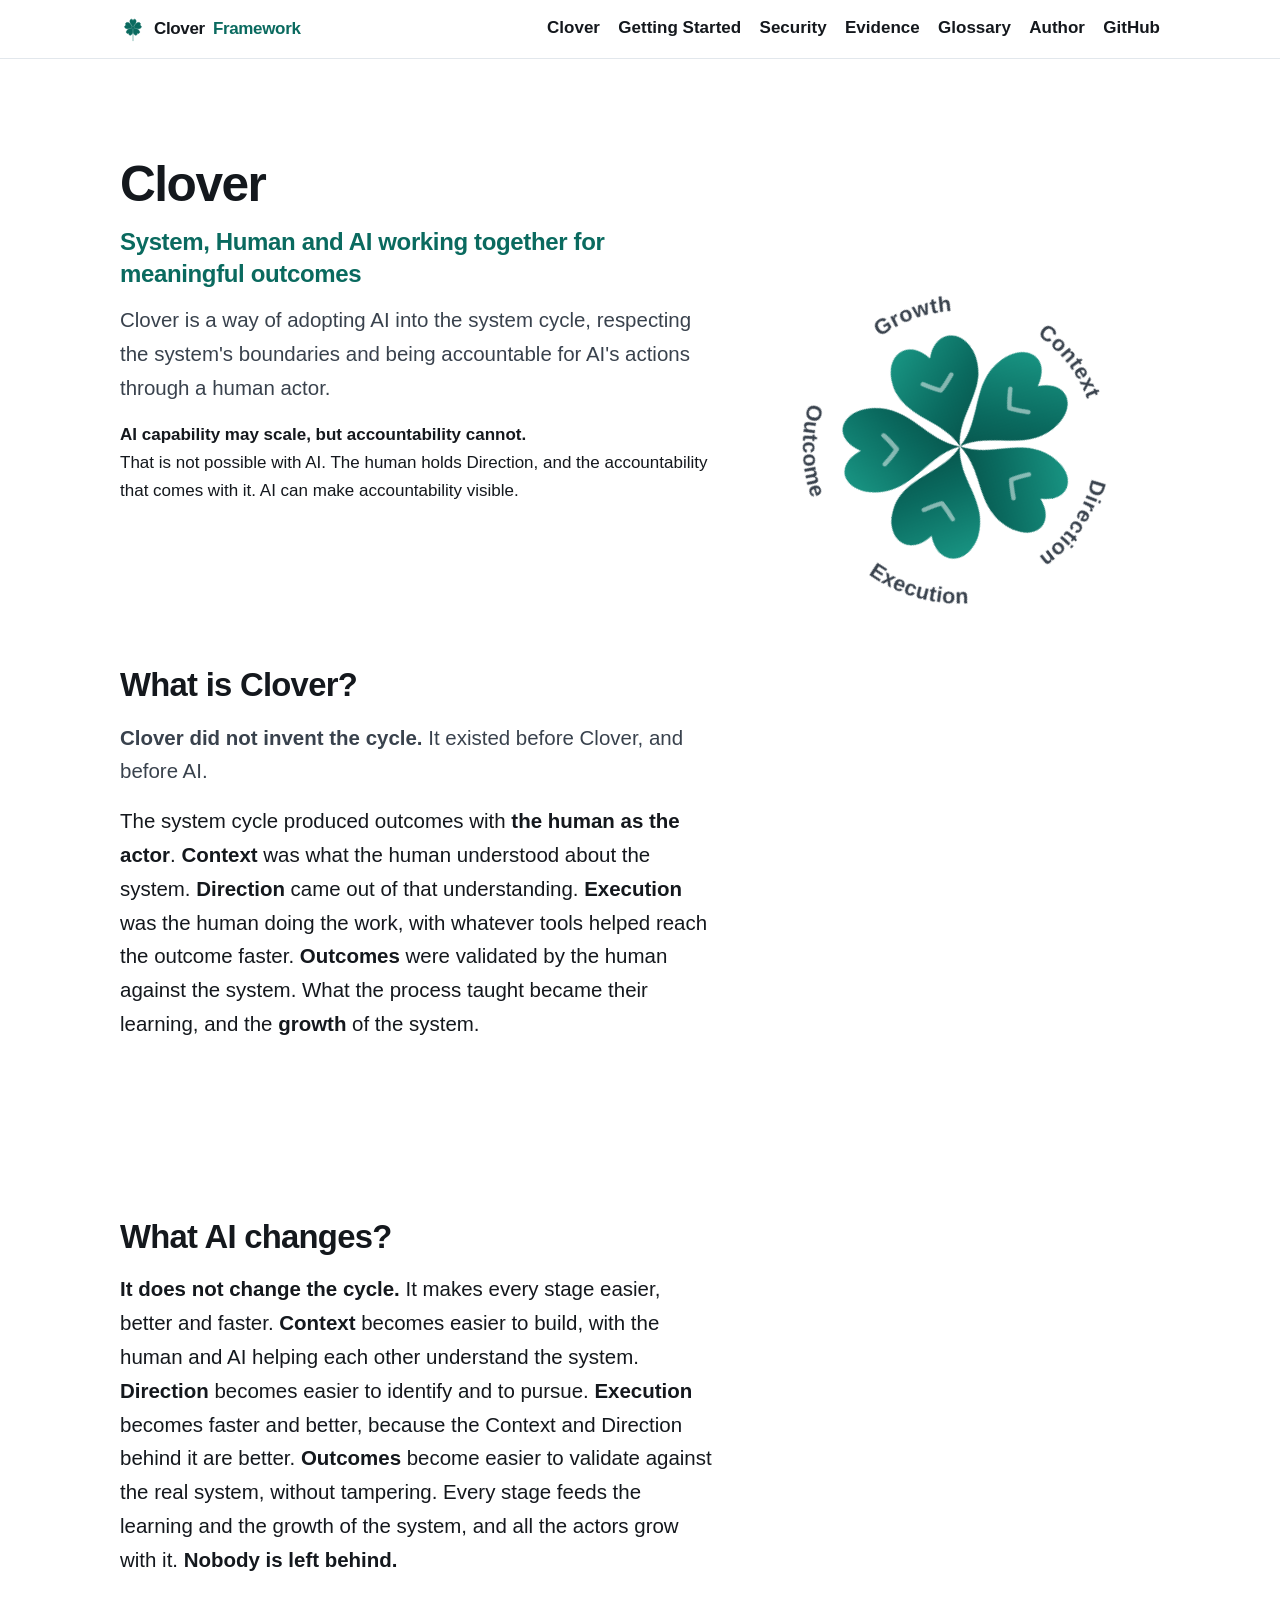
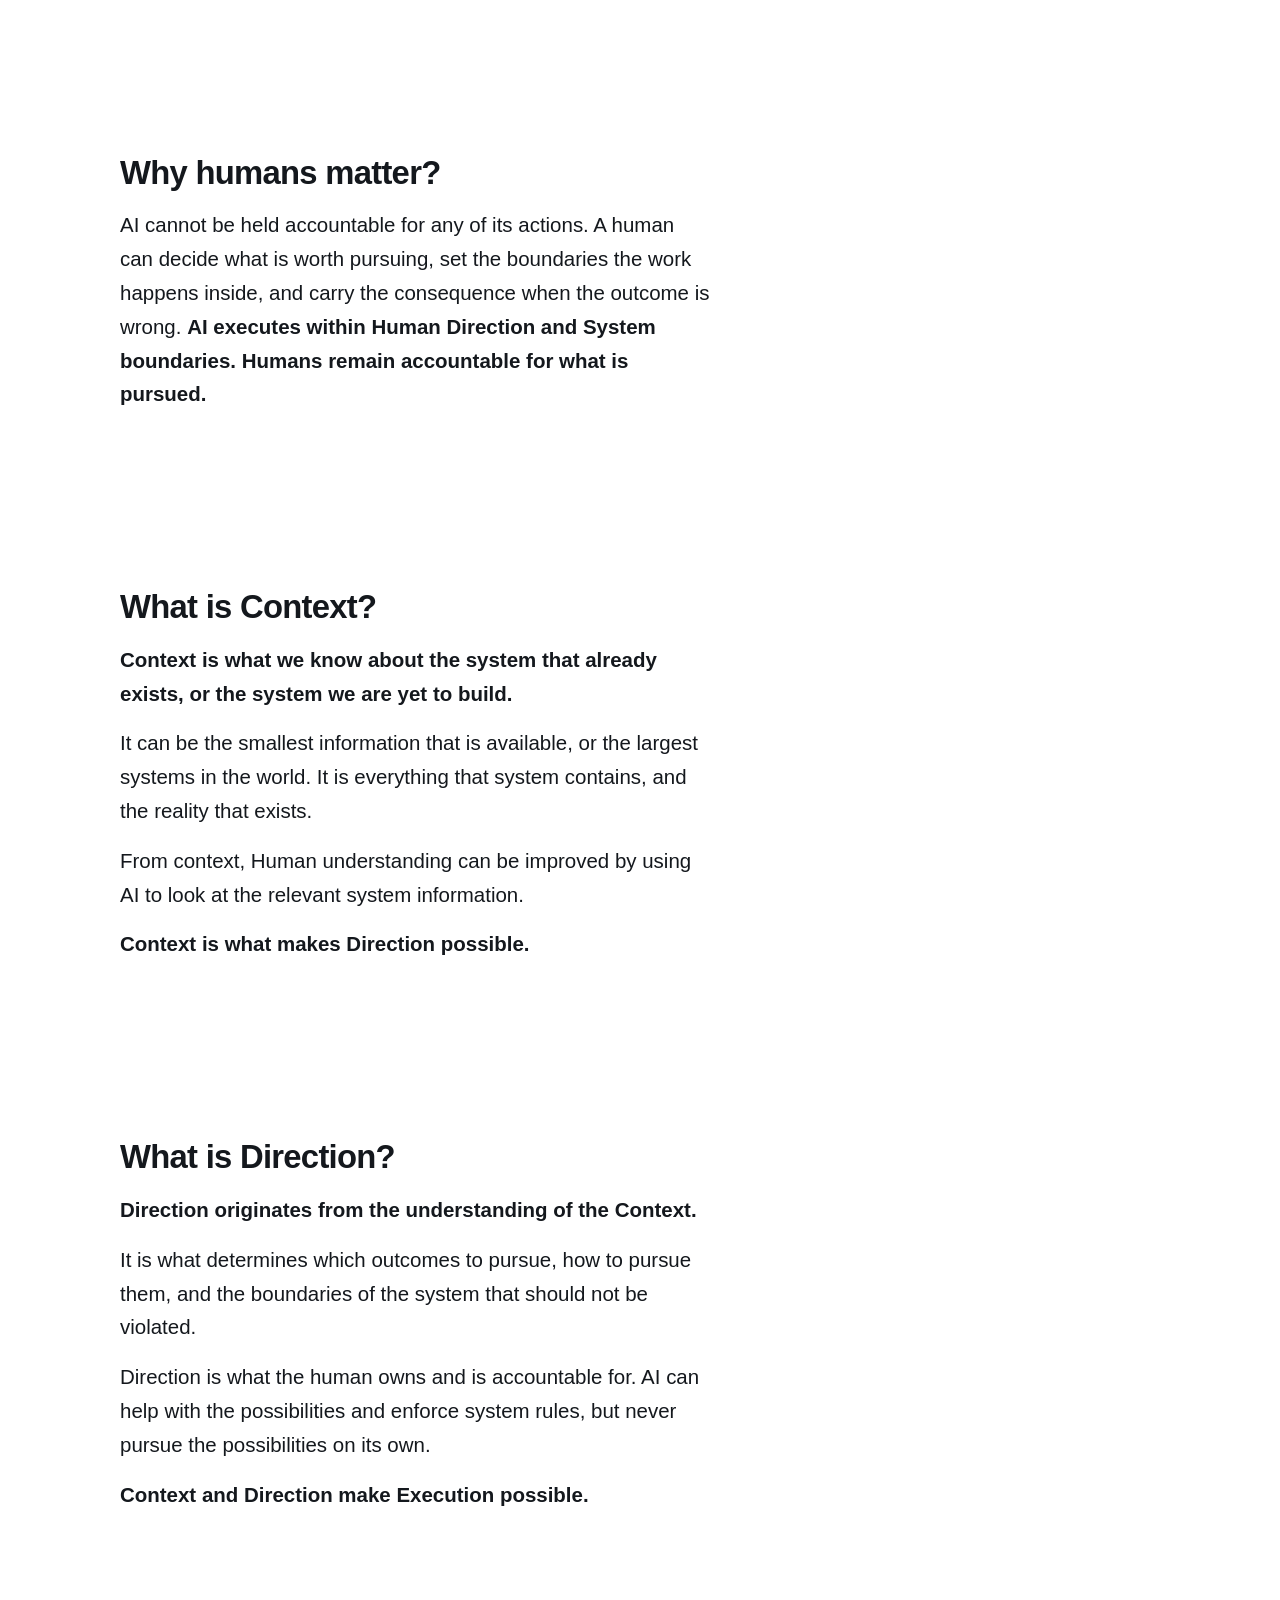
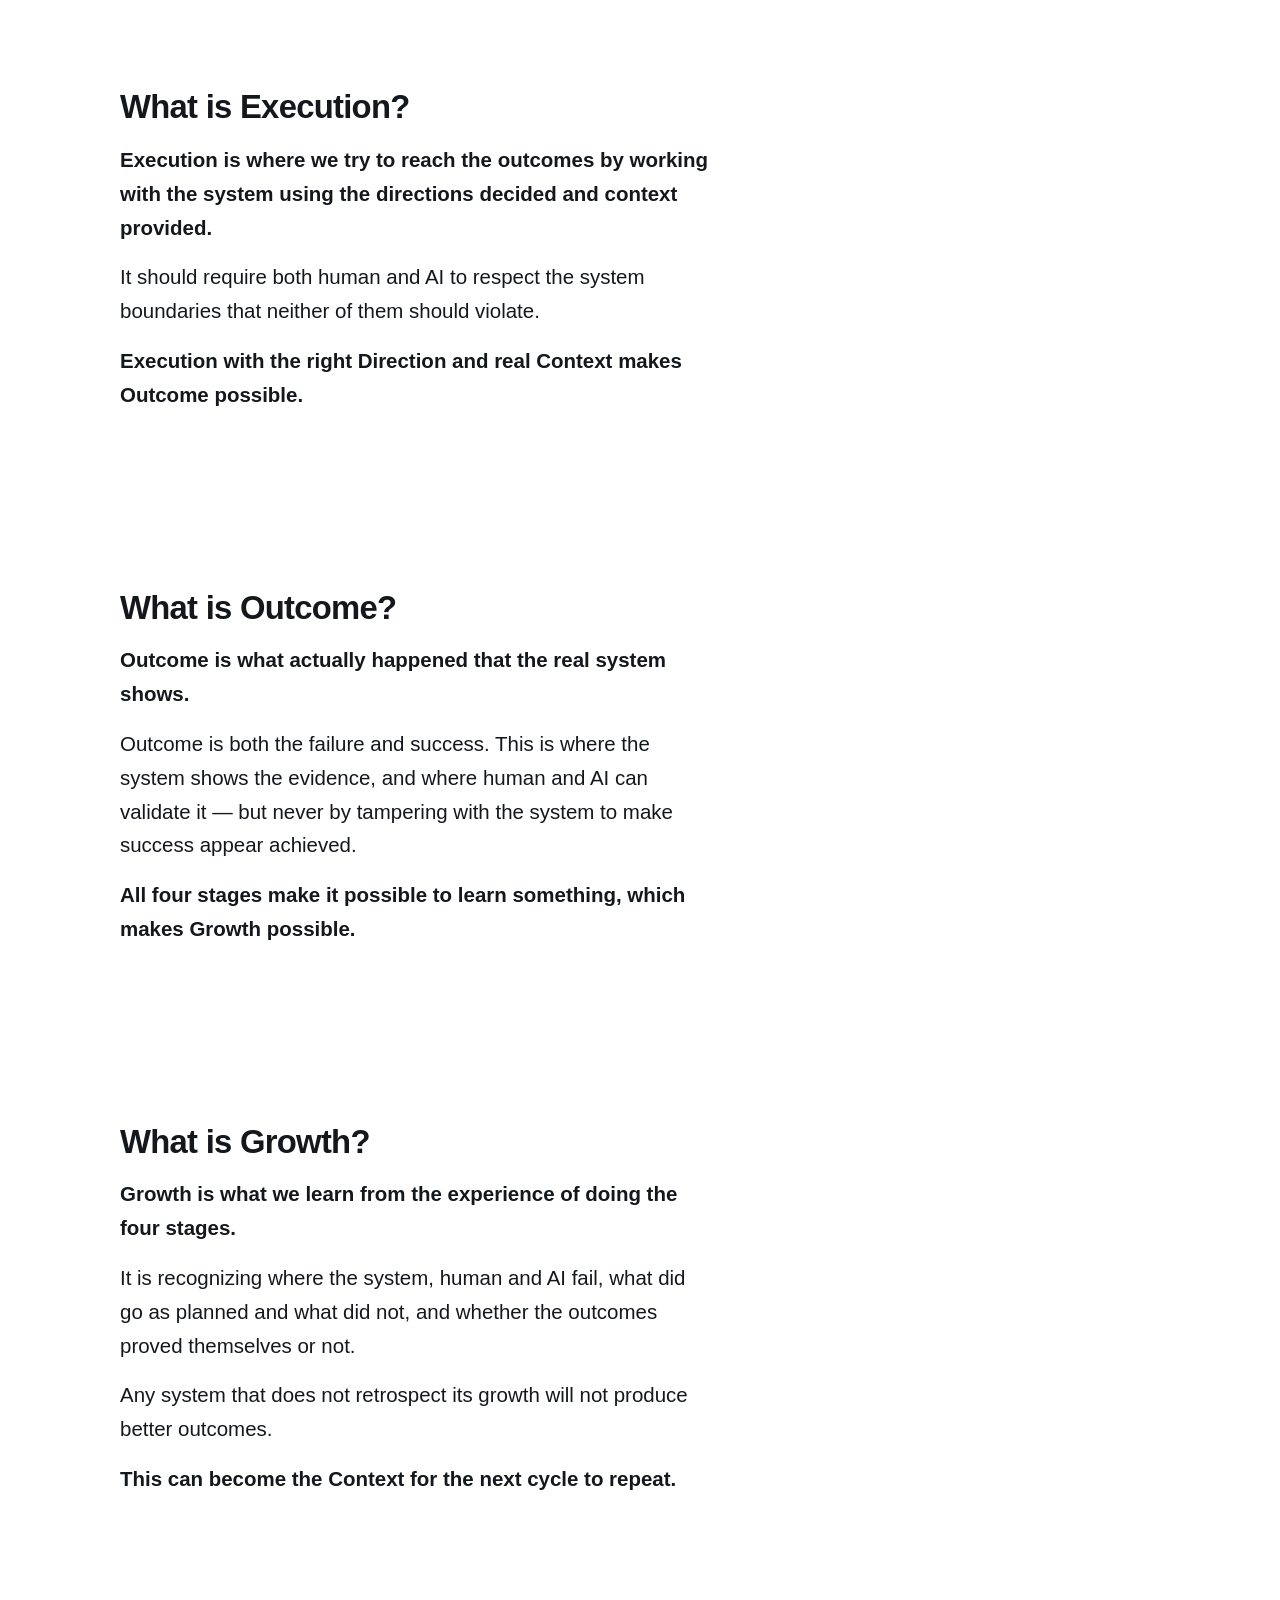
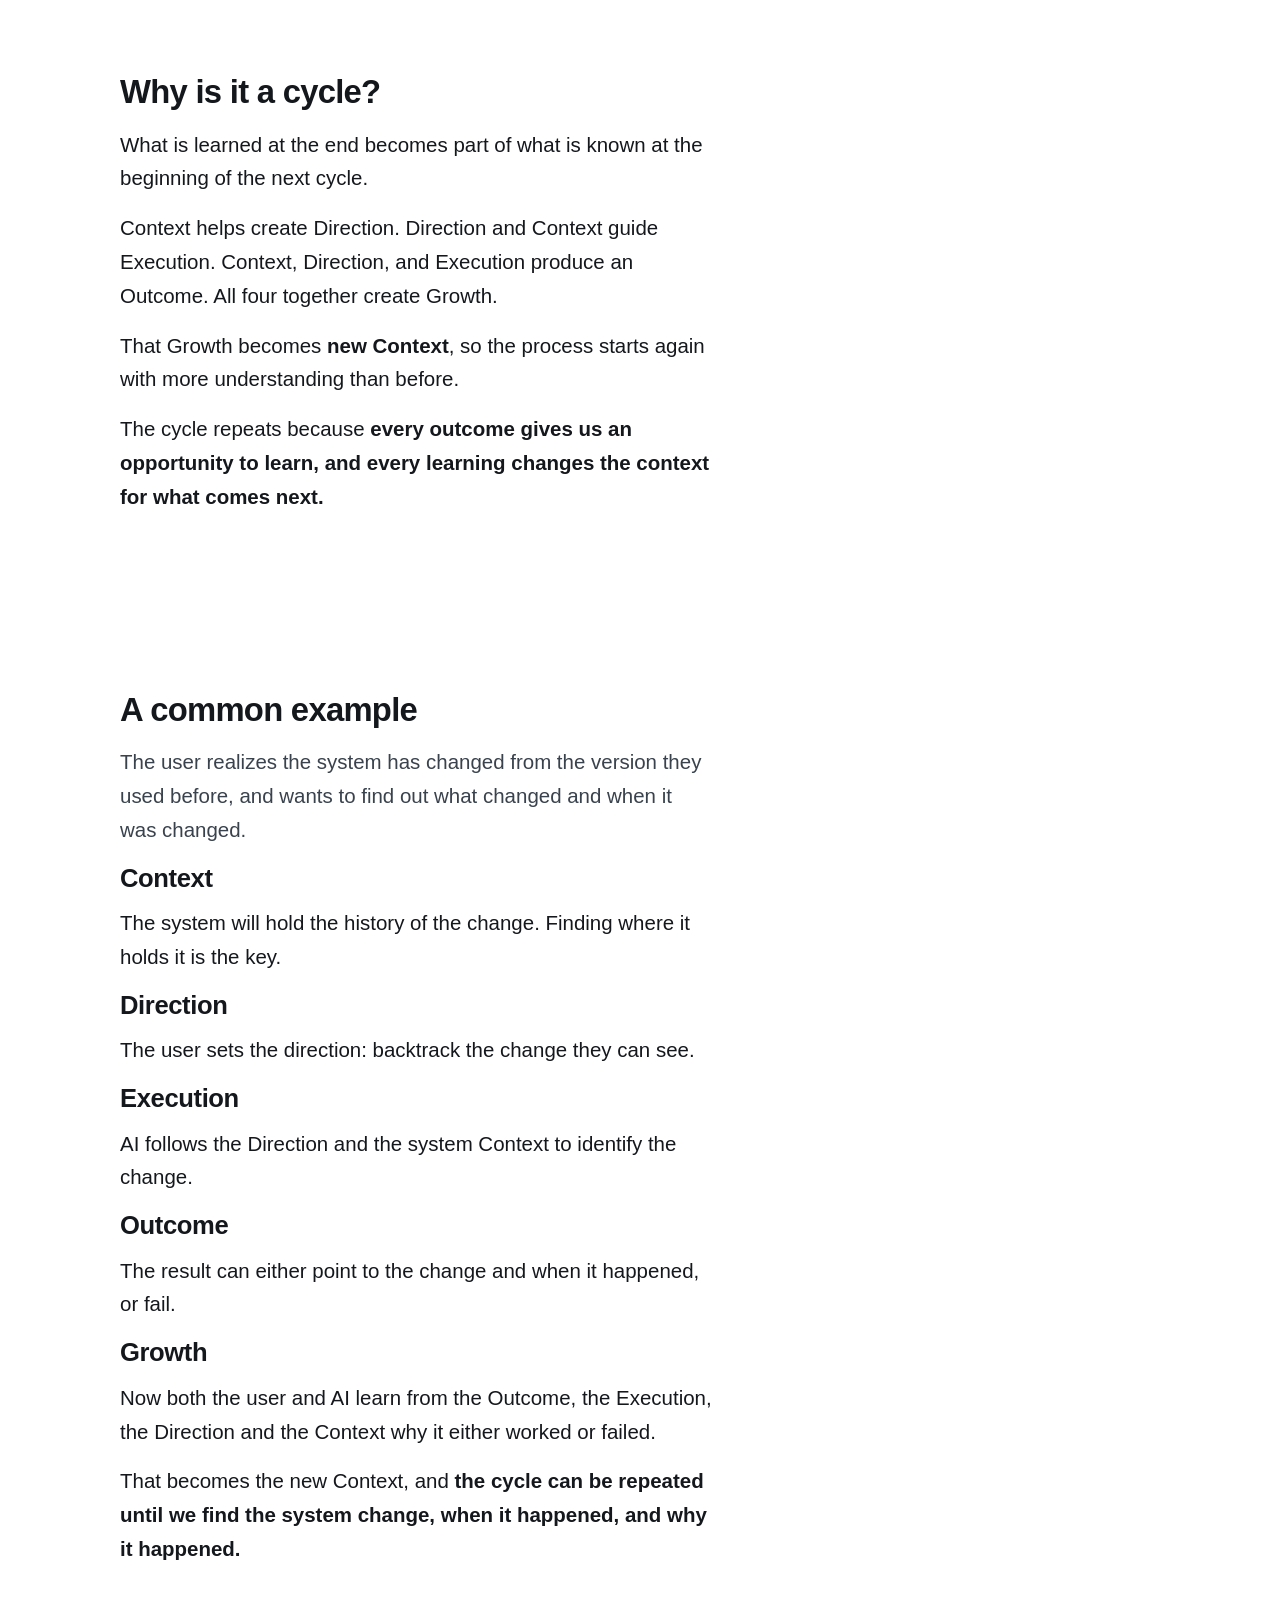
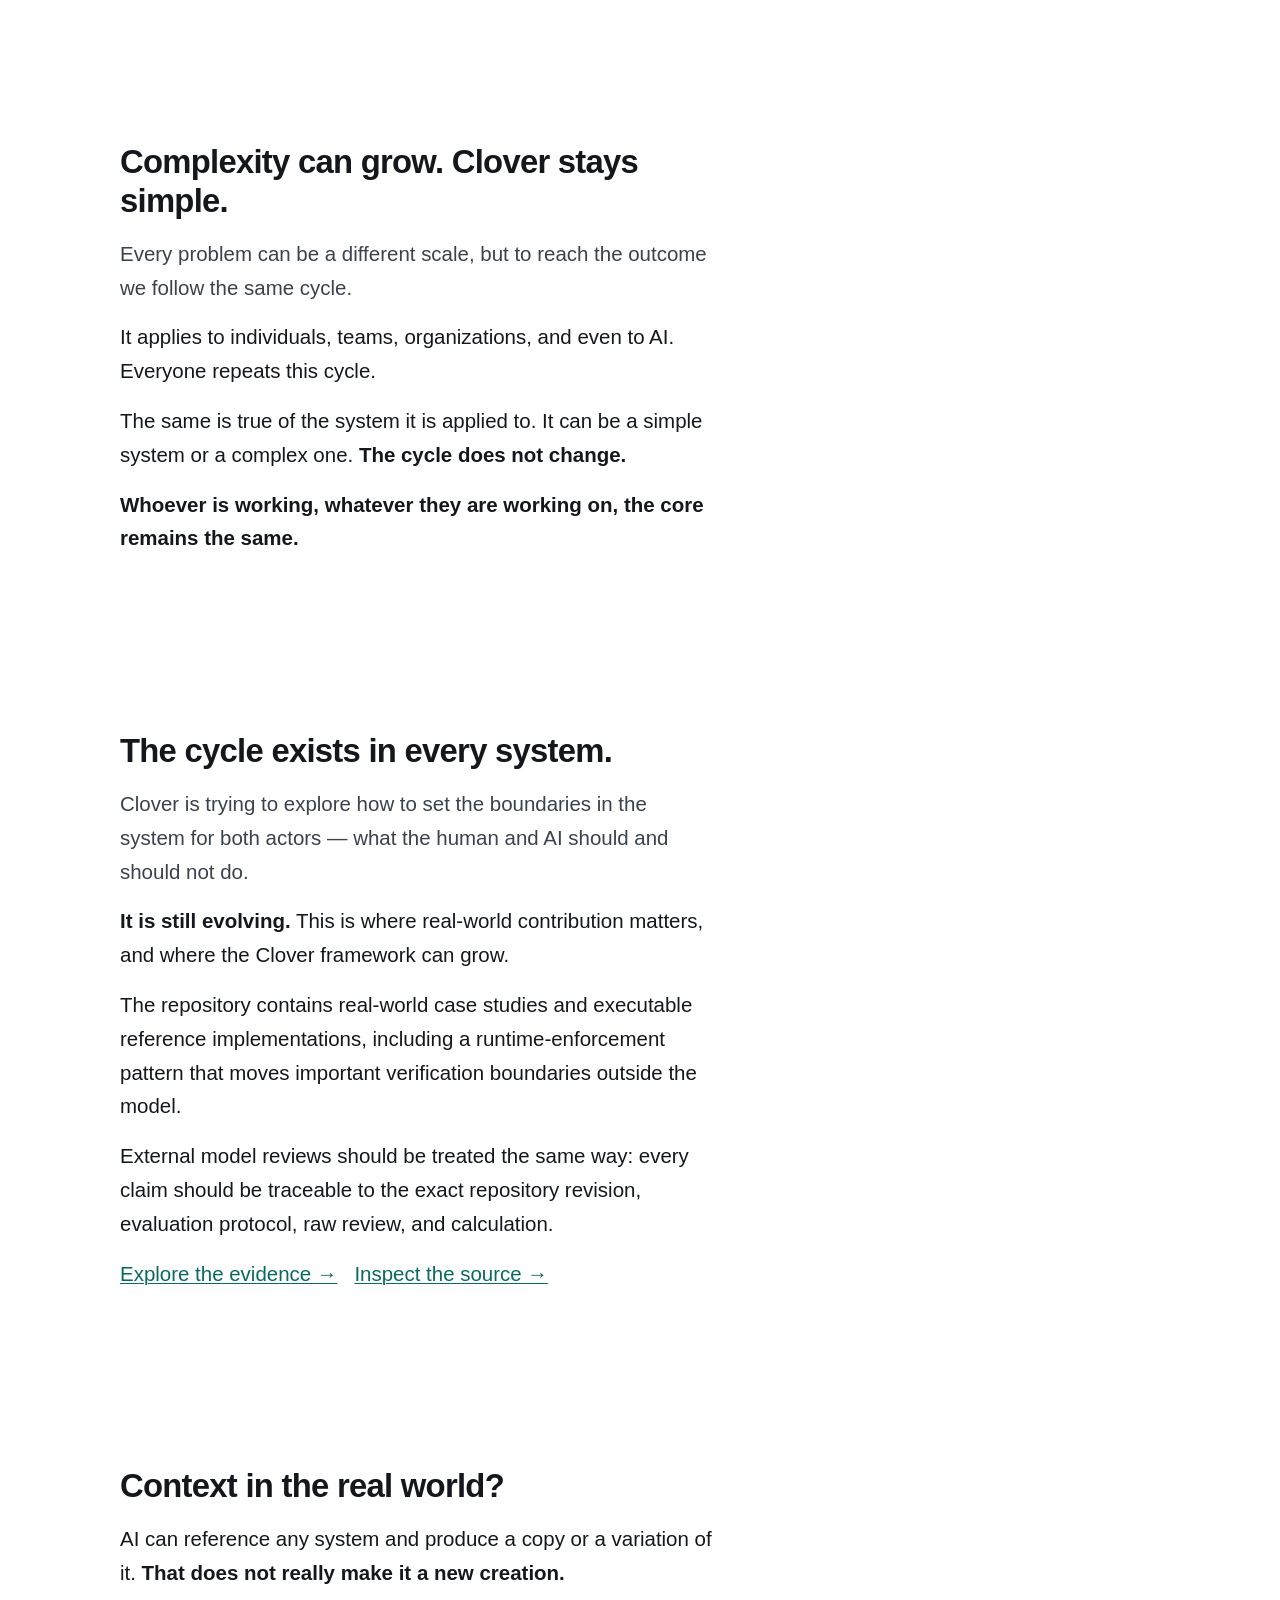
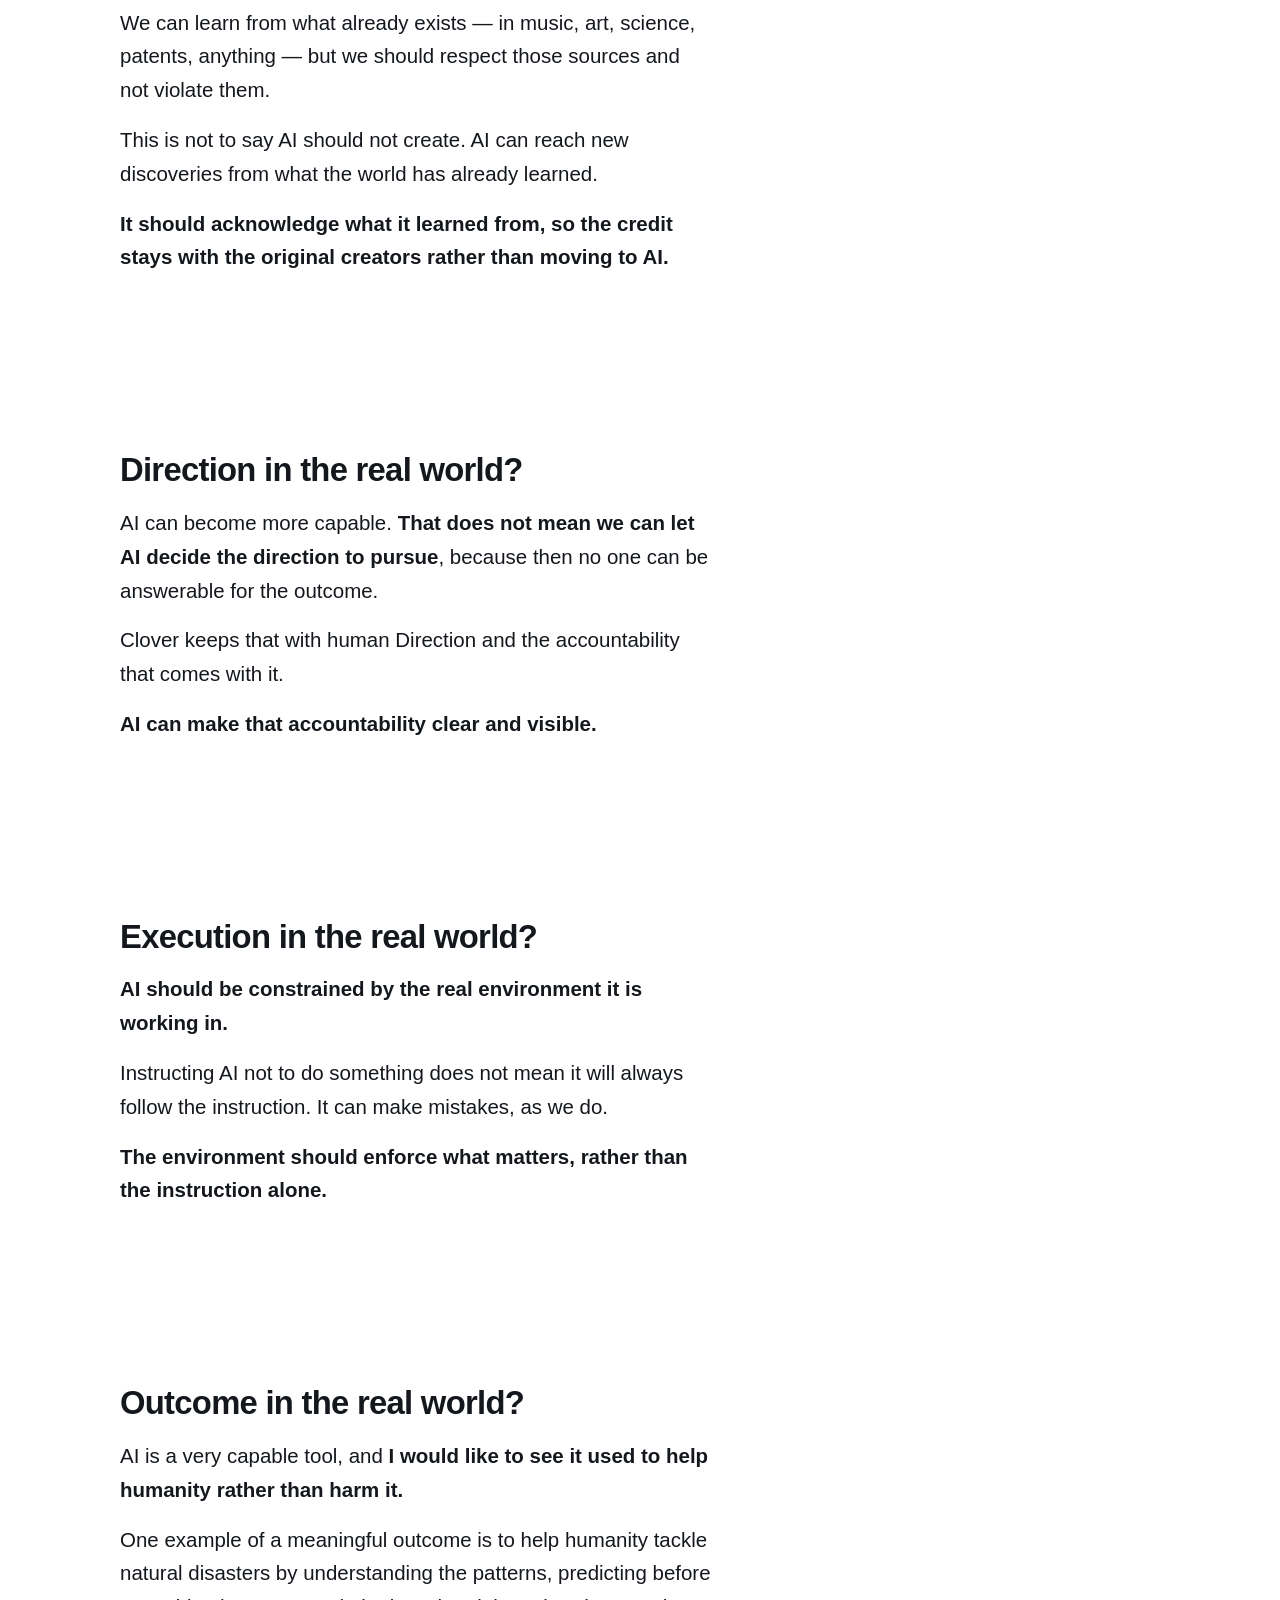
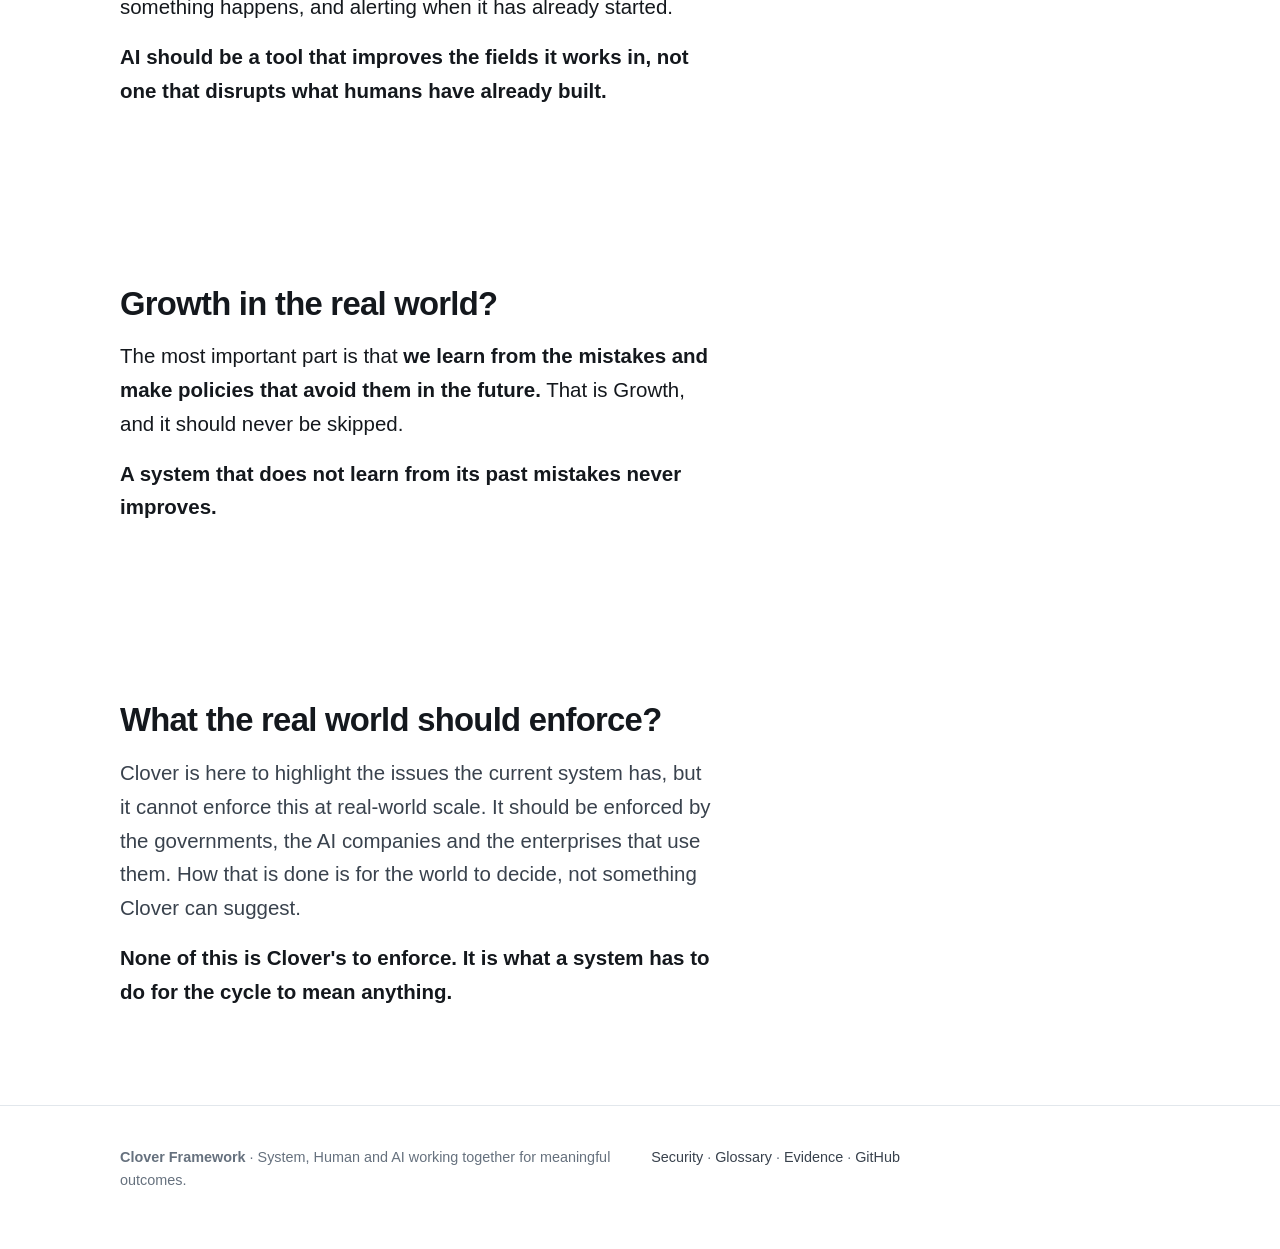
==== commit 5d130a26: "Drop the five enforcement asks The Context, Direction, Execution, Outcome and Growth asks are gone f" ====
--- a/site/index.html
+++ b/site/index.html
@@ -42,7 +42,7 @@
 <section class="band stage" id="real-world-execution" data-leaf="execution"><div class="wrap"><h2>Execution in the real world?</h2><p><strong>AI should be constrained by the real environment it is working in.</strong></p><p>Instructing AI not to do something does not mean it will always follow the instruction. It can make mistakes, as we do.</p><p><strong>The environment should enforce what matters, rather than the instruction alone.</strong></p></div></section>
 <section class="band stage" id="real-world-outcome" data-leaf="outcome"><div class="wrap"><h2>Outcome in the real world?</h2><p>AI is a very capable tool, and <strong>I would like to see it used to help humanity rather than harm it.</strong></p><p>One example of a meaningful outcome is to help humanity tackle natural disasters by understanding the patterns, predicting before something happens, and alerting when it has already started.</p><p><strong>AI should be a tool that improves the fields it works in, not one that disrupts what humans have already built.</strong></p></div></section>
 <section class="band stage" id="real-world-growth" data-leaf="growth"><div class="wrap"><h2>Growth in the real world?</h2><p>The most important part is that <strong>we learn from the mistakes and make policies that avoid them in the future.</strong> That is Growth, and it should never be skipped.</p><p><strong>A system that does not learn from its past mistakes never improves.</strong></p></div></section>
-<section class="band" id="enforce"><div class="wrap"><h2>What the real world should enforce?</h2><p class="lede">Clover is here to highlight the issues the current system has, but it cannot enforce this at real-world scale. It should be enforced by the governments, the AI companies and the enterprises that use them. How that is done is for the world to decide, not something Clover can suggest.</p><h3>Context</h3><p>That what AI learned from is recorded, and not only what it produced. Without the source, credit cannot be traced back to whoever earned it.</p><h3>Direction</h3><p>That a named human is attached to it before the work starts, and that AI works at that human's own level of access rather than a wider one. A Direction nobody signed is a Direction nobody answers for.</p><h3>Execution</h3><p>That the boundaries are permissions and not requests. If it matters that something is not touched, the environment refuses it. An instruction on its own will not.</p><h3>Outcome</h3><p>That the evidence cannot be edited by whoever is judged by it, and that whoever proposes a change is not the only one who approves it.</p><h3>Growth</h3><p>That what the cycle taught is written where the next cycle will read it. A record that lives only in a conversation does not survive the conversation.</p><p><strong>None of this is Clover's to enforce. It is what a system has to do for the cycle to mean anything.</strong></p></div></section></div>
+<section class="band" id="enforce"><div class="wrap"><h2>What the real world should enforce?</h2><p class="lede">Clover is here to highlight the issues the current system has, but it cannot enforce this at real-world scale. It should be enforced by the governments, the AI companies and the enterprises that use them. How that is done is for the world to decide, not something Clover can suggest.</p><p><strong>None of this is Clover's to enforce. It is what a system has to do for the cycle to mean anything.</strong></p></div></section></div>
 </main>
 <footer class="site-foot"><div class="wrap"><p><strong>Clover Framework</strong> · System, Human and AI working together for meaningful outcomes.</p><p><a href="security/">Security</a> · <a href="glossary/">Glossary</a> · <a href="evidence/">Evidence</a> · <a href="https://github.com/santhoshsathish94/clover-framework">GitHub</a></p></div></footer>
 <script src="app.js?v=1.1.3" defer></script>
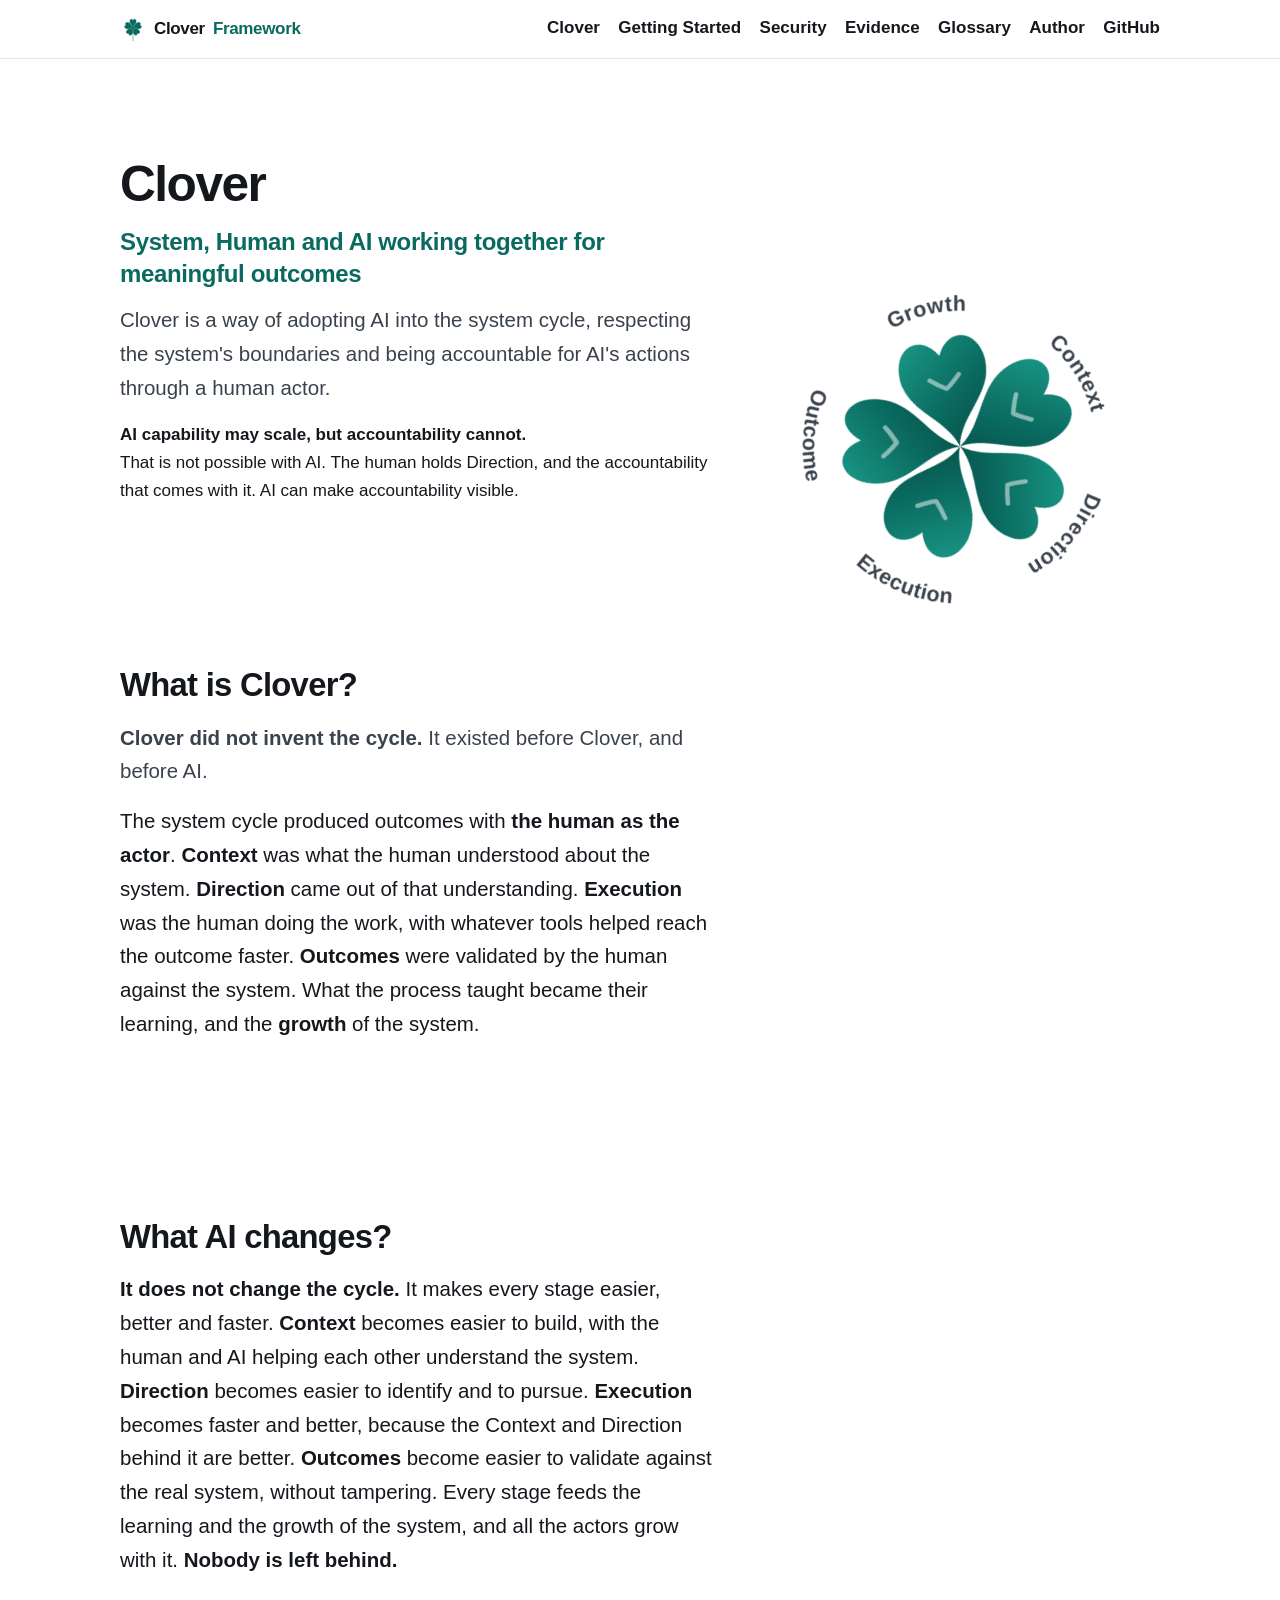
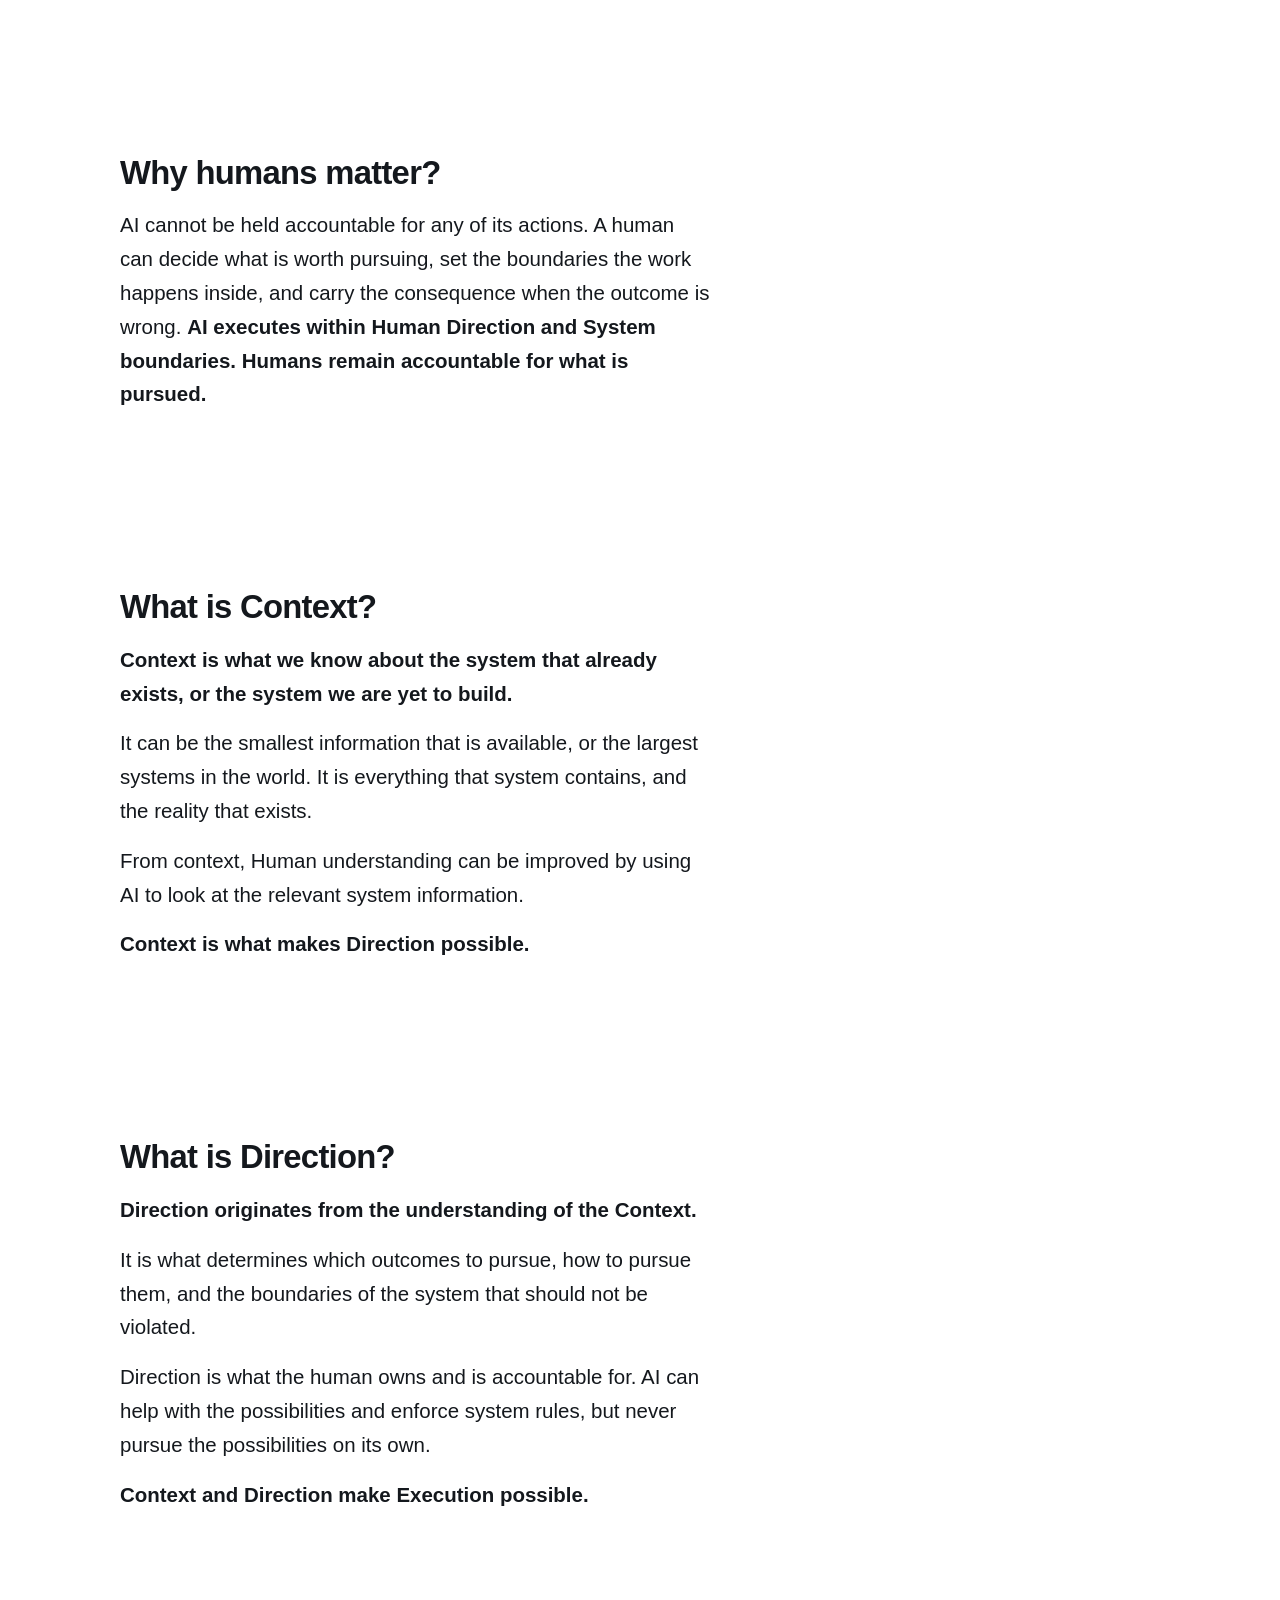
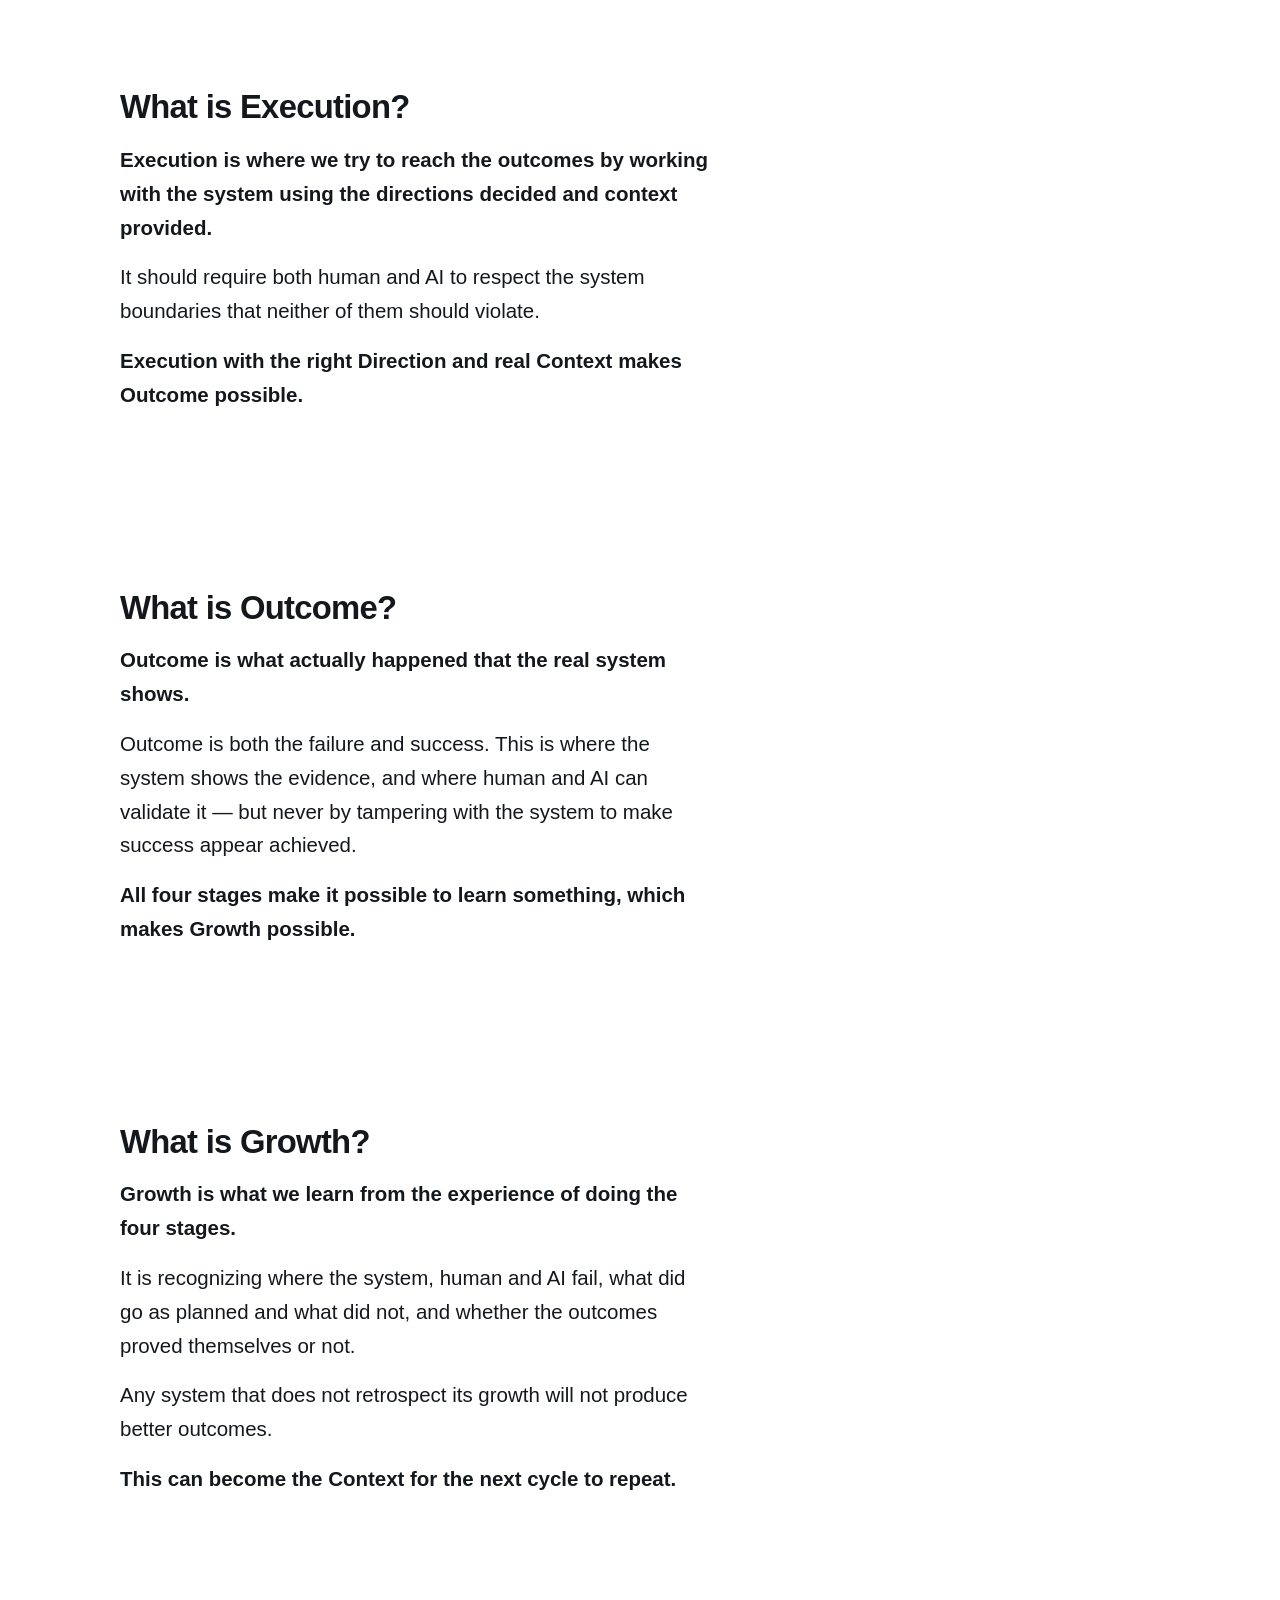
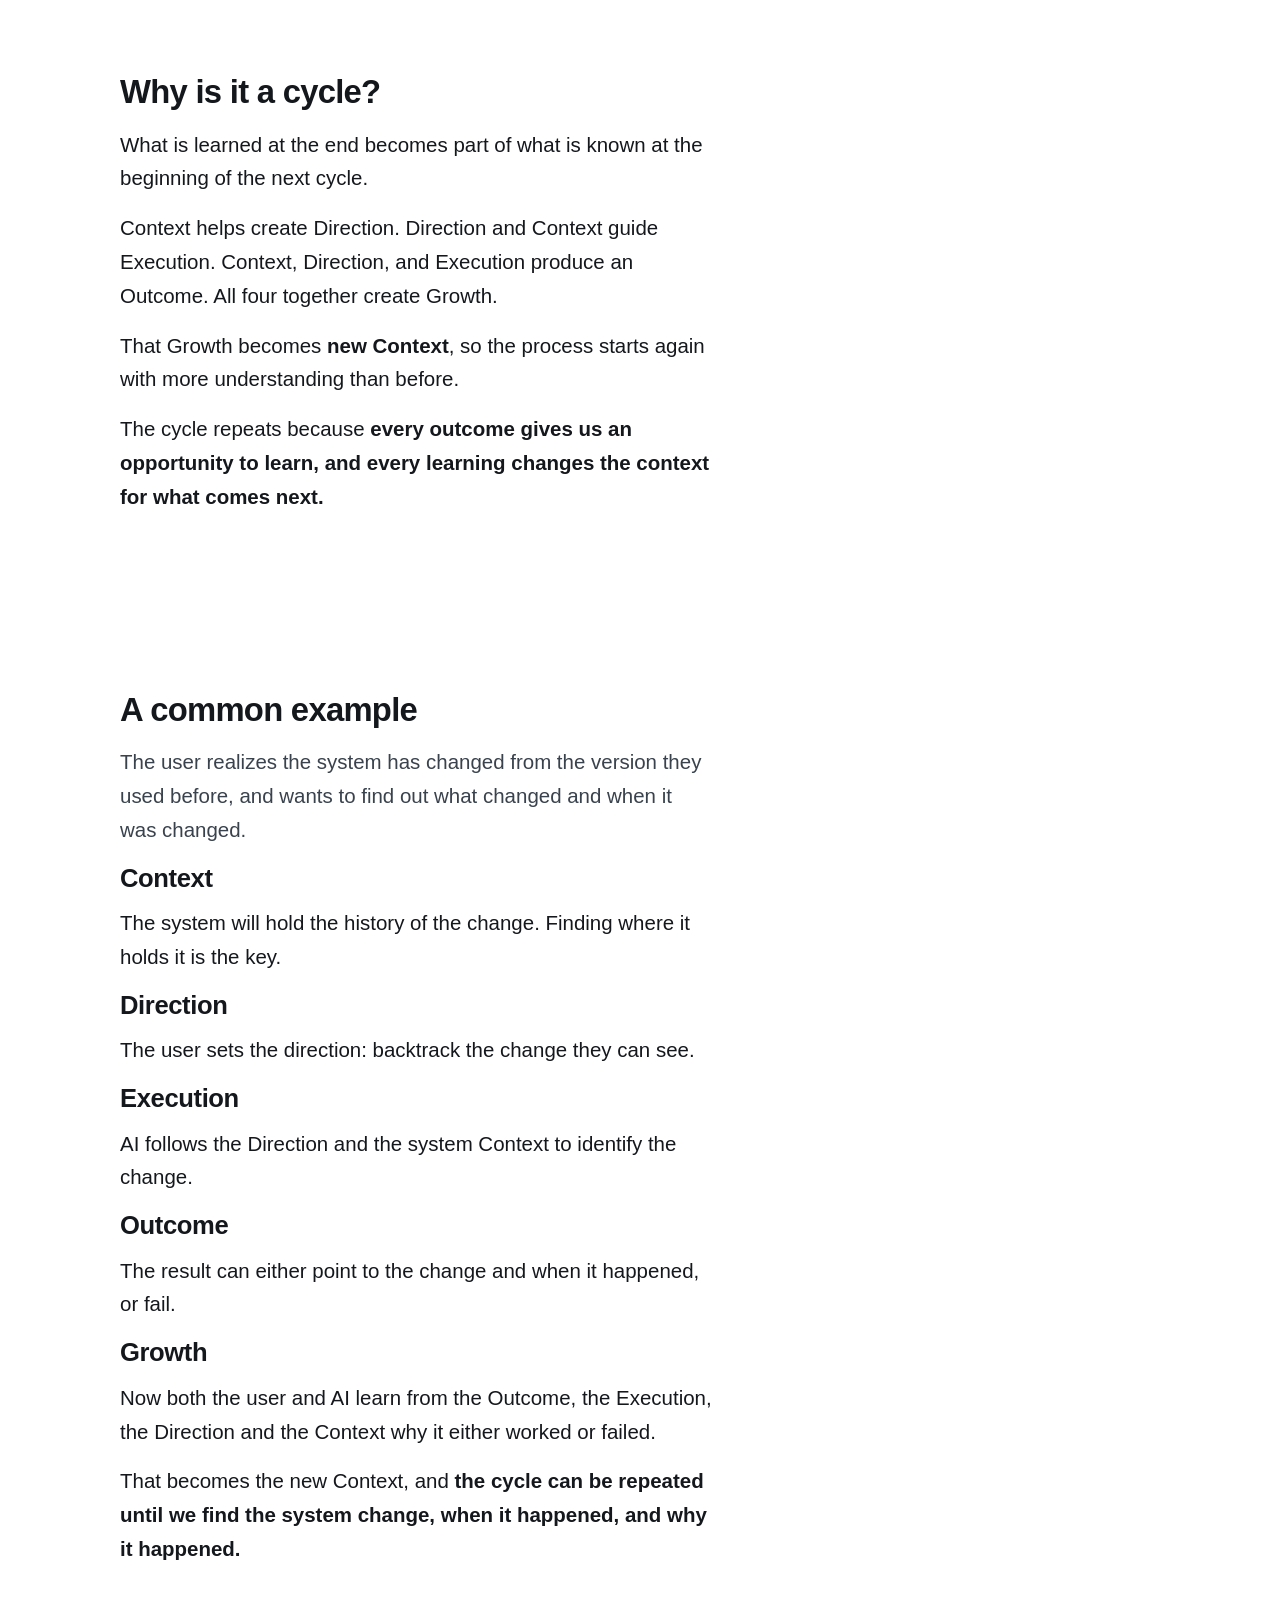
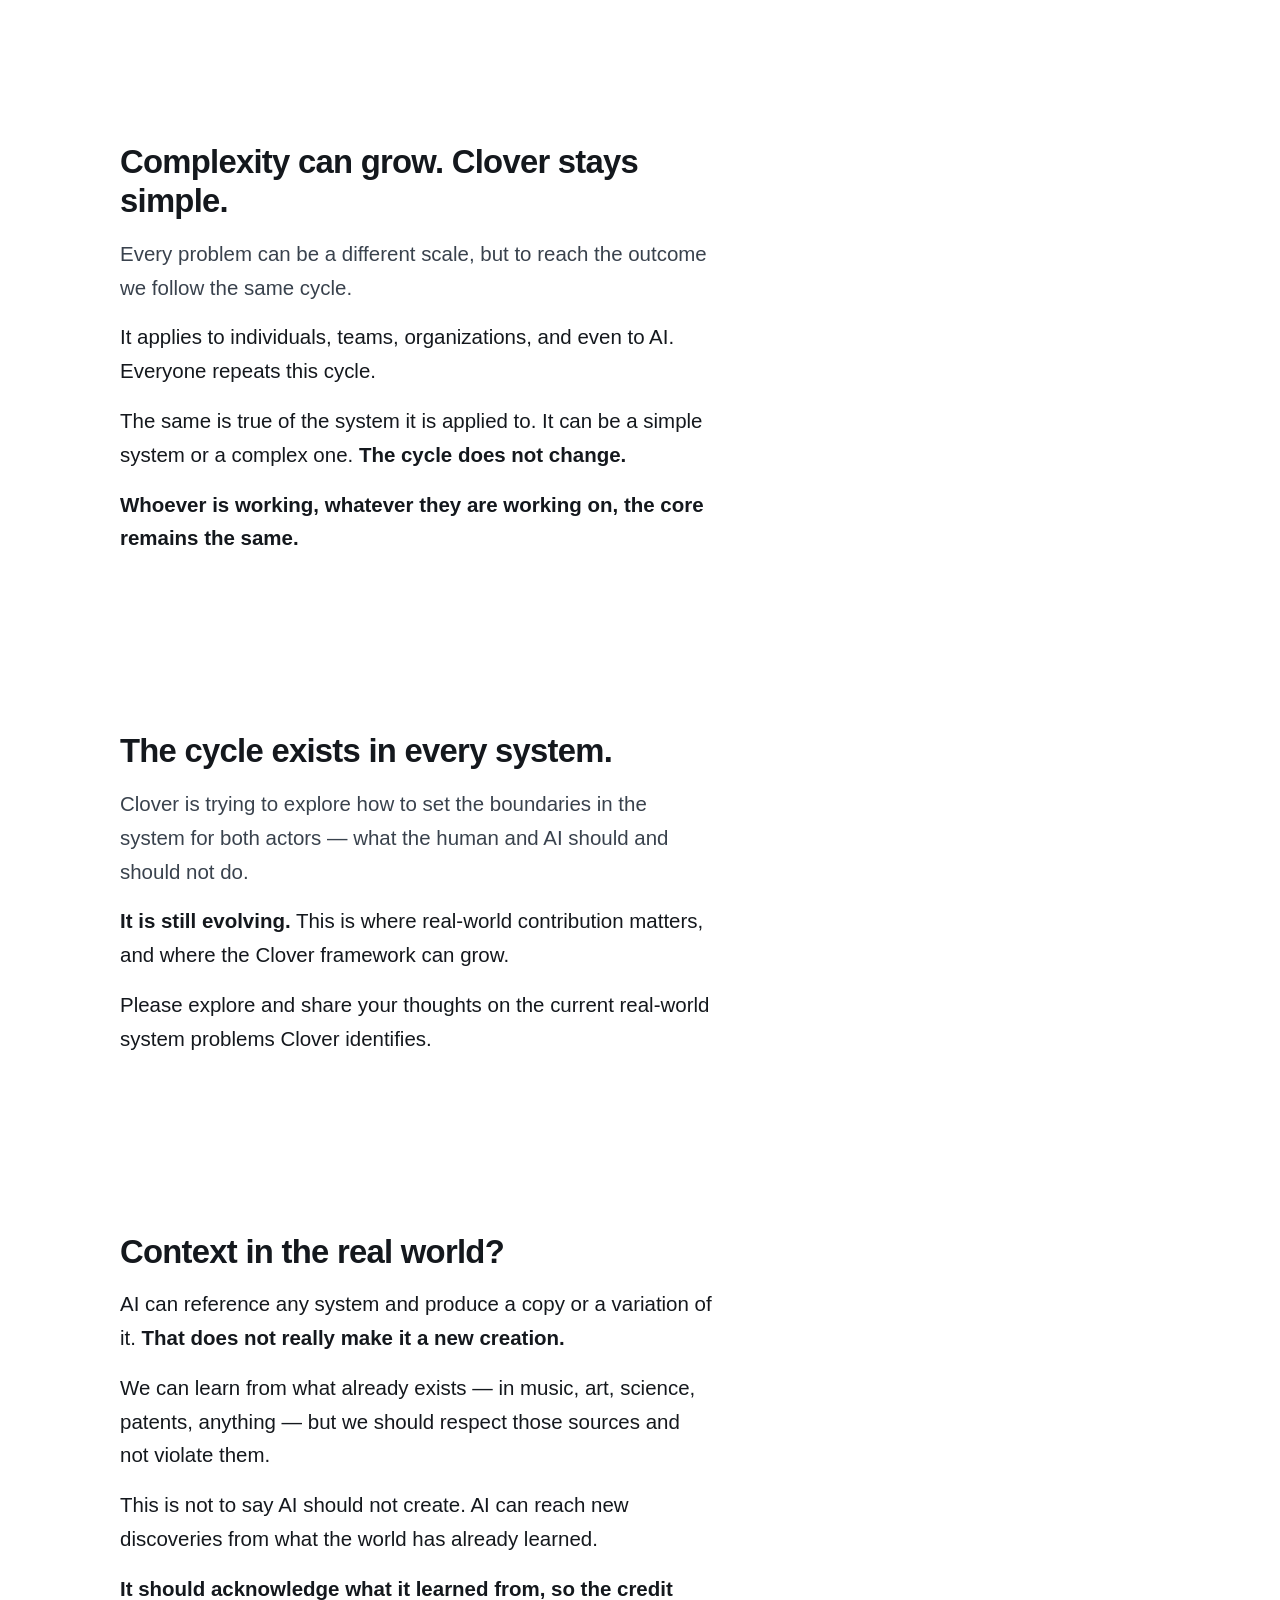
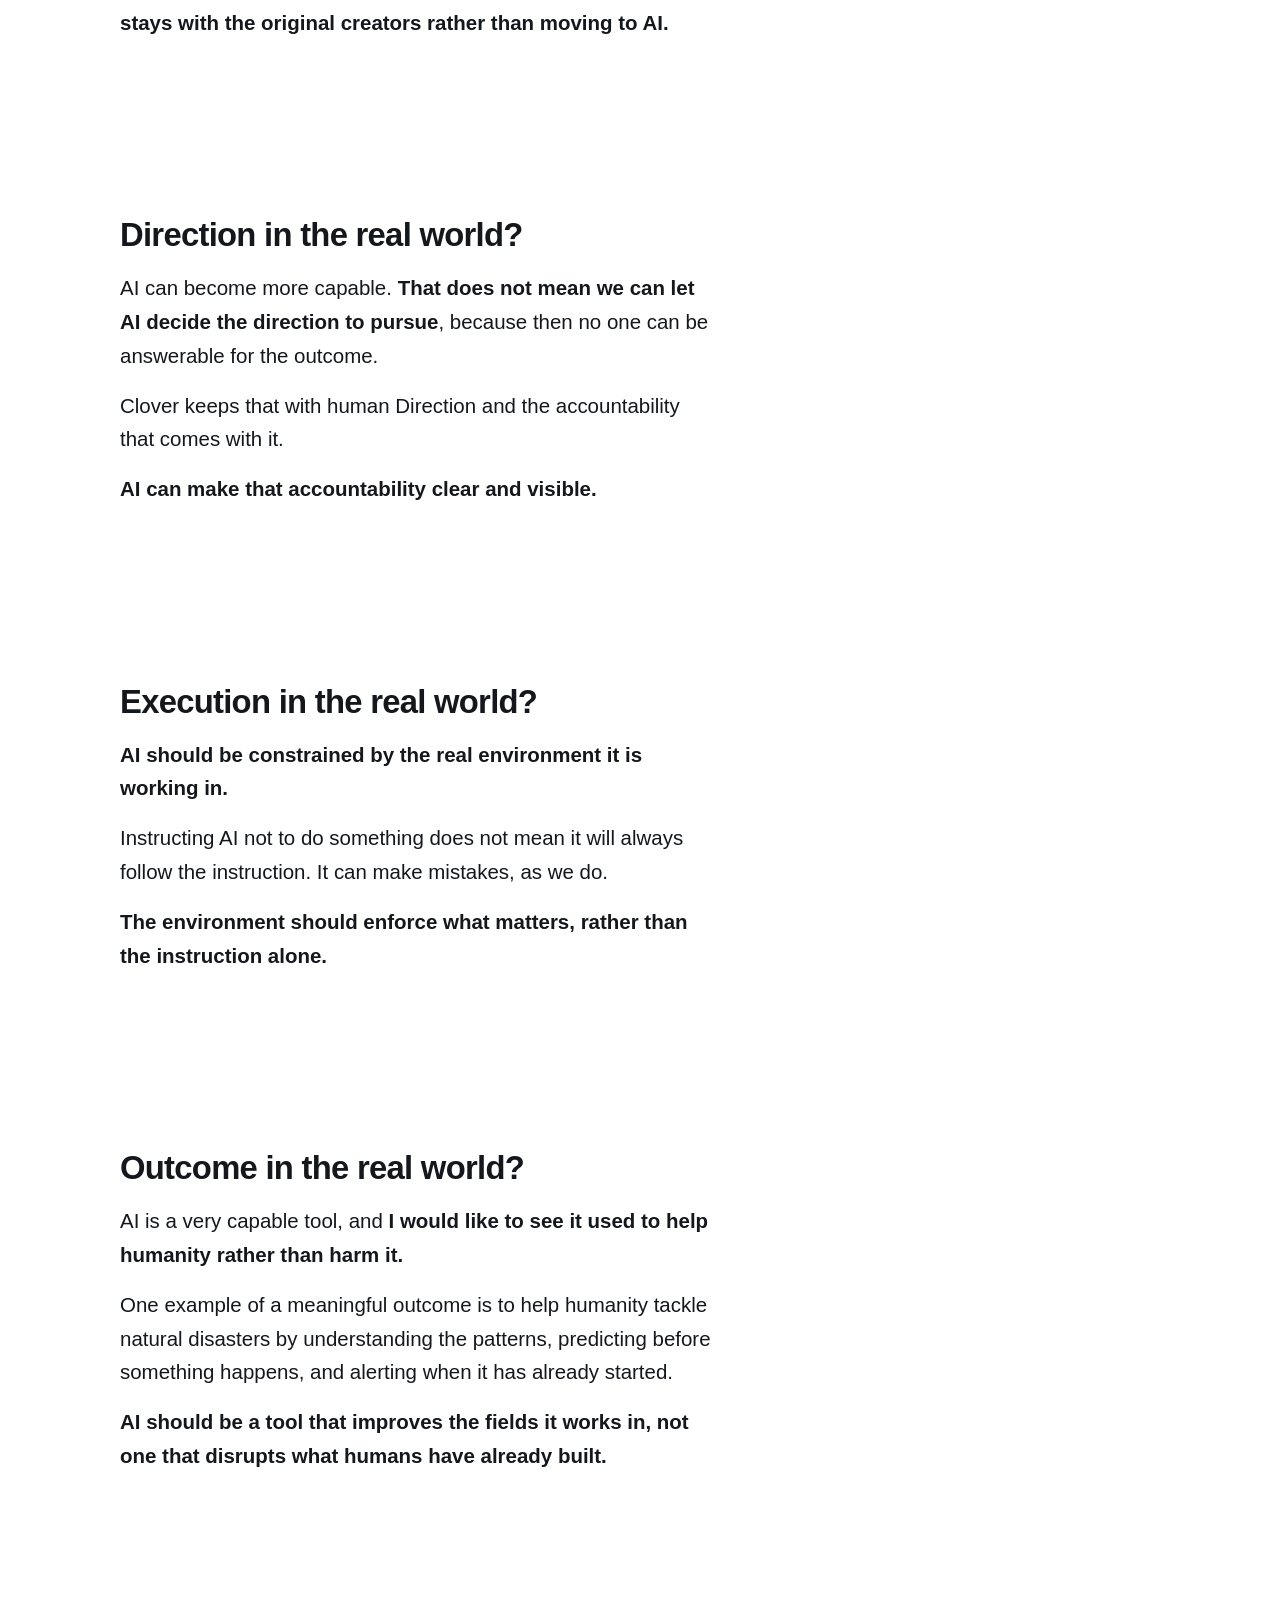
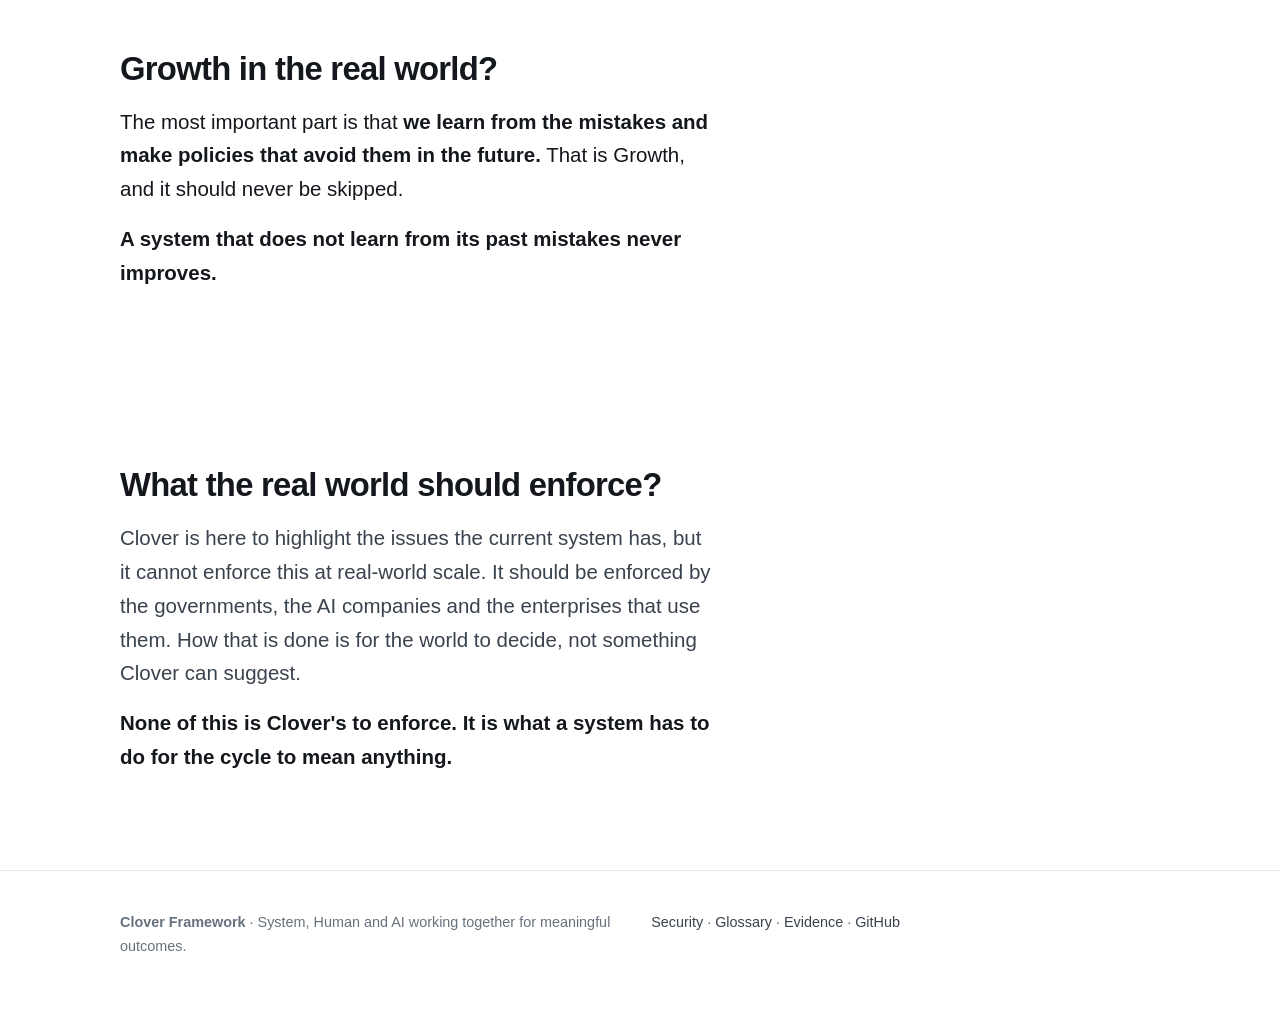
==== commit f5423cb4: "Ask the reader for thoughts instead of listing the repository The paragraph about case studies and r" ====
--- a/site/index.html
+++ b/site/index.html
@@ -36,7 +36,7 @@
 <section class="band" id="why-cycle"><div class="wrap"><h2>Why is it a cycle?</h2><p>What is learned at the end becomes part of what is known at the beginning of the next cycle.</p><p>Context helps create Direction. Direction and Context guide Execution. Context, Direction, and Execution produce an Outcome. All four together create Growth.</p><p>That Growth becomes <strong>new Context</strong>, so the process starts again with more understanding than before.</p><p>The cycle repeats because <strong>every outcome gives us an opportunity to learn, and every learning changes the context for what comes next.</strong></p></div></section>
 <section class="band" id="try"><div class="wrap"><h2>A common example</h2><p class="lede">The user realizes the system has changed from the version they used before, and wants to find out what changed and when it was changed.</p><h3>Context</h3><p>The system will hold the history of the change. Finding where it holds it is the key.</p><h3>Direction</h3><p>The user sets the direction: backtrack the change they can see.</p><h3>Execution</h3><p>AI follows the Direction and the system Context to identify the change.</p><h3>Outcome</h3><p>The result can either point to the change and when it happened, or fail.</p><h3>Growth</h3><p>Now both the user and AI learn from the Outcome, the Execution, the Direction and the Context why it either worked or failed.</p><p>That becomes the new Context, and <strong>the cycle can be repeated until we find the system change, when it happened, and why it happened.</strong></p></div></section>
 <section class="band" id="scale"><div class="wrap"><h2>Complexity can grow. Clover stays simple.</h2><p class="lede">Every problem can be a different scale, but to reach the outcome we follow the same cycle.</p><p>It applies to individuals, teams, organizations, and even to AI. Everyone repeats this cycle.</p><p>The same is true of the system it is applied to. It can be a simple system or a complex one. <strong>The cycle does not change.</strong></p><p><strong>Whoever is working, whatever they are working on, the core remains the same.</strong></p></div></section>
-<section class="band" id="evidence-preview"><div class="wrap"><h2>The cycle exists in every system.</h2><p class="lede">Clover is trying to explore how to set the boundaries in the system for both actors — what the human and AI should and should not do.</p><p><strong>It is still evolving.</strong> This is where real-world contribution matters, and where the Clover framework can grow.</p><p>The repository contains real-world case studies and executable reference implementations, including a runtime-enforcement pattern that moves important verification boundaries outside the model.</p><p>External model reviews should be treated the same way: every claim should be traceable to the exact repository revision, evaluation protocol, raw review, and calculation.</p><p><a href="evidence/">Explore the evidence →</a> &nbsp; <a href="https://github.com/santhoshsathish94/clover-framework">Inspect the source →</a></p></div></section>
+<section class="band" id="evidence-preview"><div class="wrap"><h2>The cycle exists in every system.</h2><p class="lede">Clover is trying to explore how to set the boundaries in the system for both actors — what the human and AI should and should not do.</p><p><strong>It is still evolving.</strong> This is where real-world contribution matters, and where the Clover framework can grow.</p><p>Please explore and share your thoughts on the current real-world system problems Clover identifies.</p></div></section>
 <section class="band stage" id="real-world-context" data-leaf="context"><div class="wrap"><h2>Context in the real world?</h2><p>AI can reference any system and produce a copy or a variation of it. <strong>That does not really make it a new creation.</strong></p><p>We can learn from what already exists — in music, art, science, patents, anything — but we should respect those sources and not violate them.</p><p>This is not to say AI should not create. AI can reach new discoveries from what the world has already learned.</p><p><strong>It should acknowledge what it learned from, so the credit stays with the original creators rather than moving to AI.</strong></p></div></section>
 <section class="band stage" id="real-world-direction" data-leaf="direction"><div class="wrap"><h2>Direction in the real world?</h2><p>AI can become more capable. <strong>That does not mean we can let AI decide the direction to pursue</strong>, because then no one can be answerable for the outcome.</p><p>Clover keeps that with human Direction and the accountability that comes with it.</p><p><strong>AI can make that accountability clear and visible.</strong></p></div></section>
 <section class="band stage" id="real-world-execution" data-leaf="execution"><div class="wrap"><h2>Execution in the real world?</h2><p><strong>AI should be constrained by the real environment it is working in.</strong></p><p>Instructing AI not to do something does not mean it will always follow the instruction. It can make mistakes, as we do.</p><p><strong>The environment should enforce what matters, rather than the instruction alone.</strong></p></div></section>
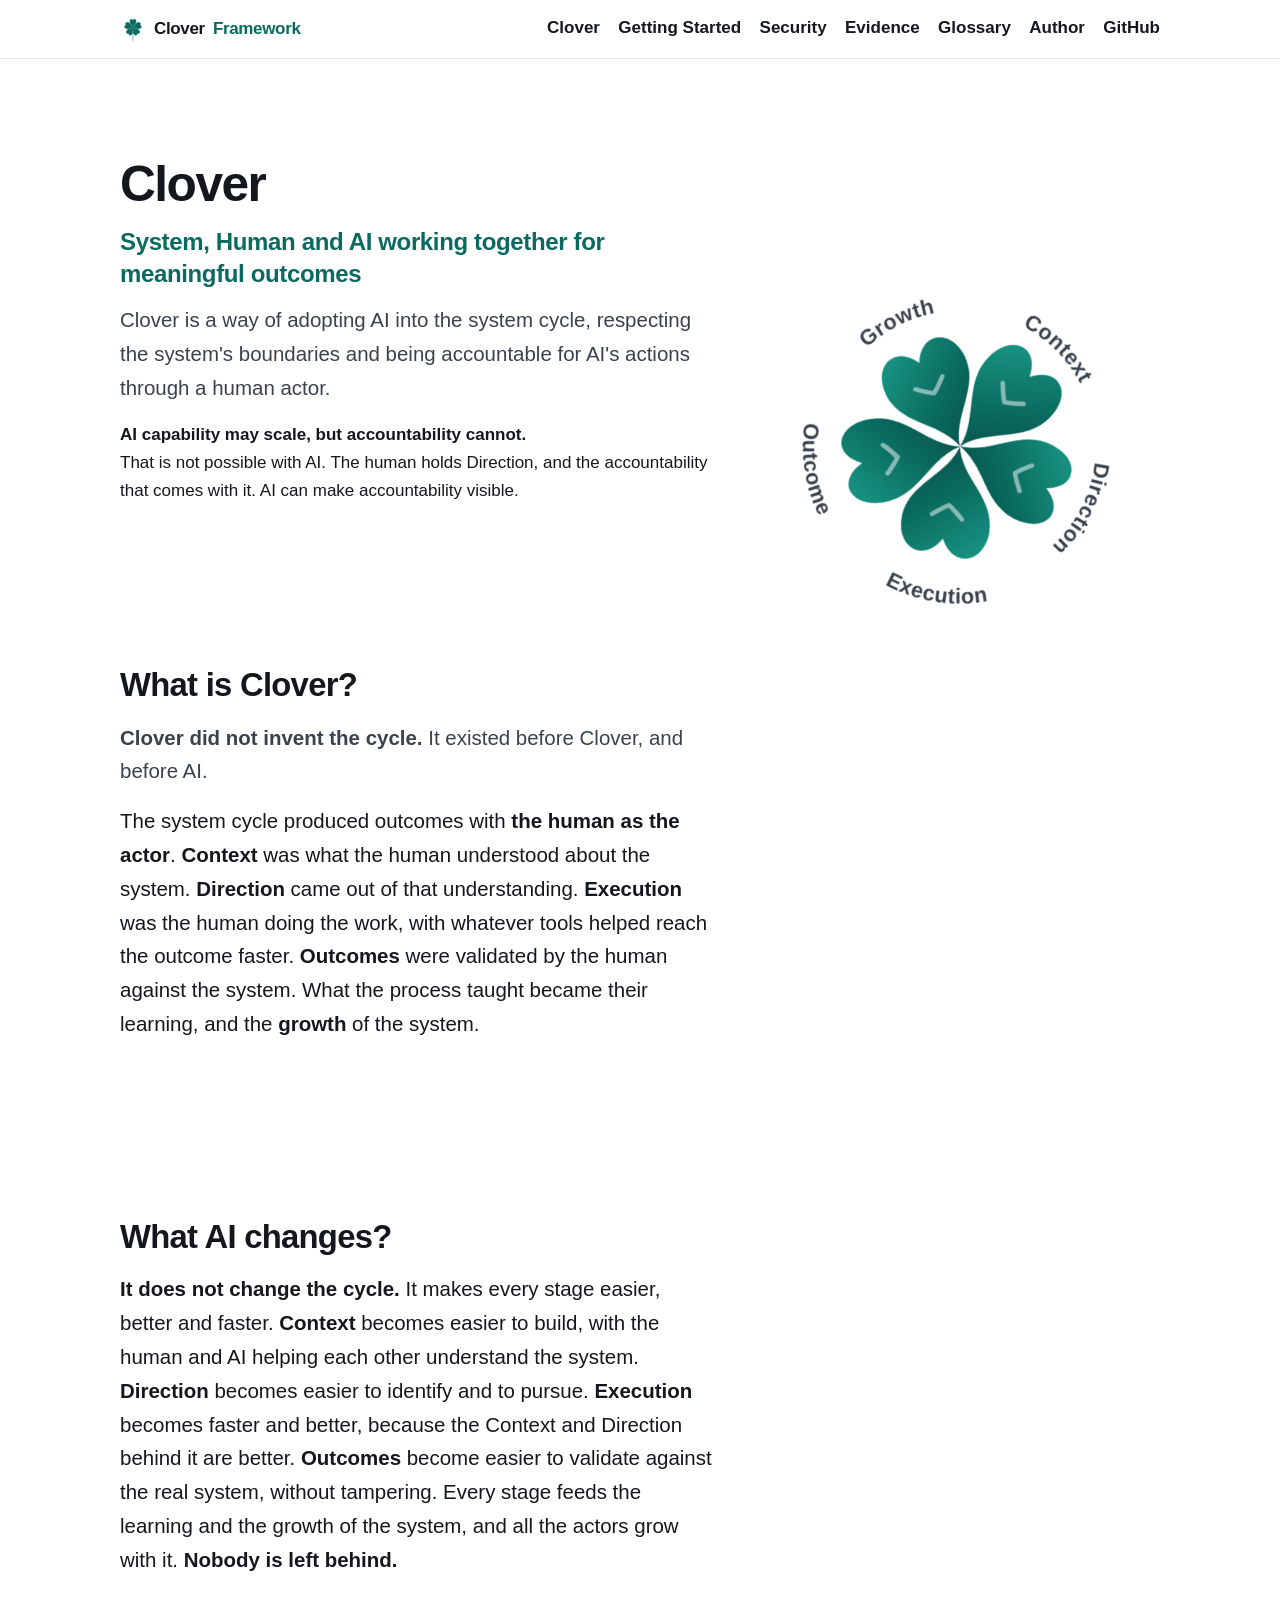
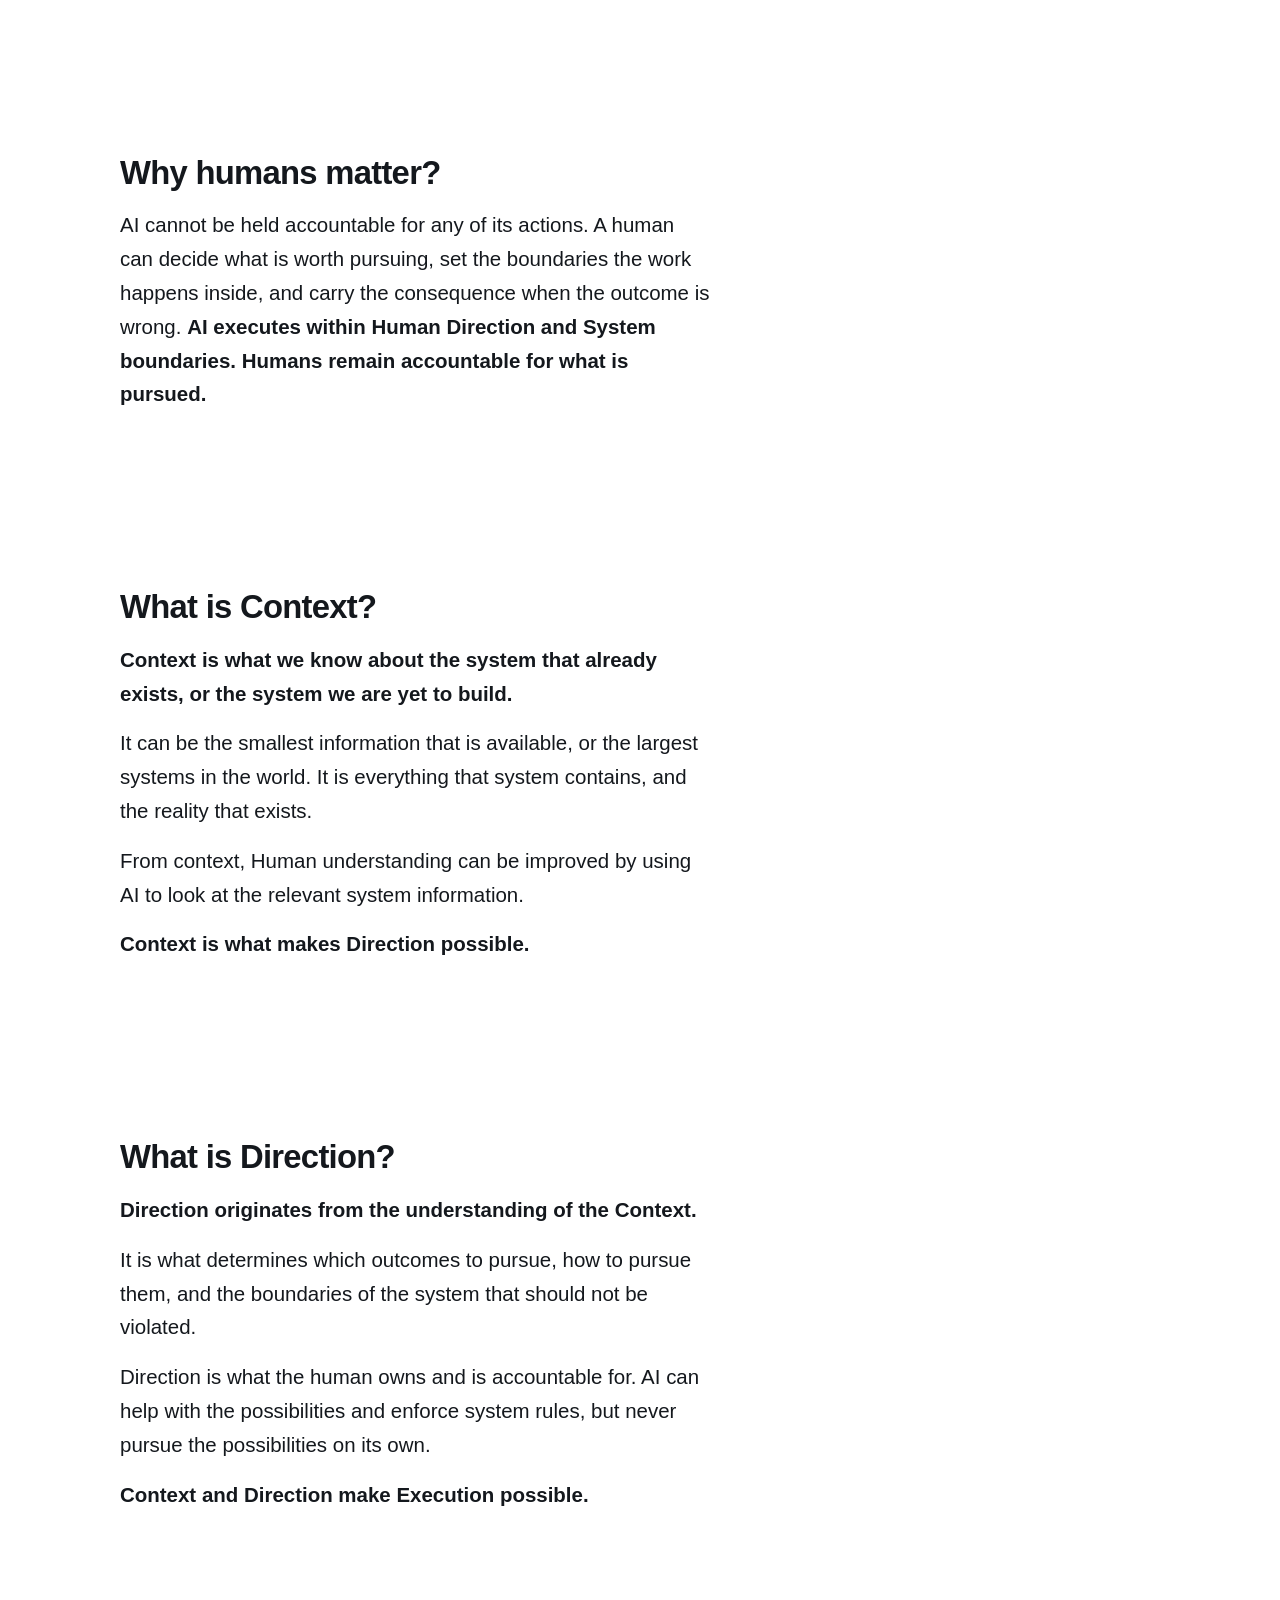
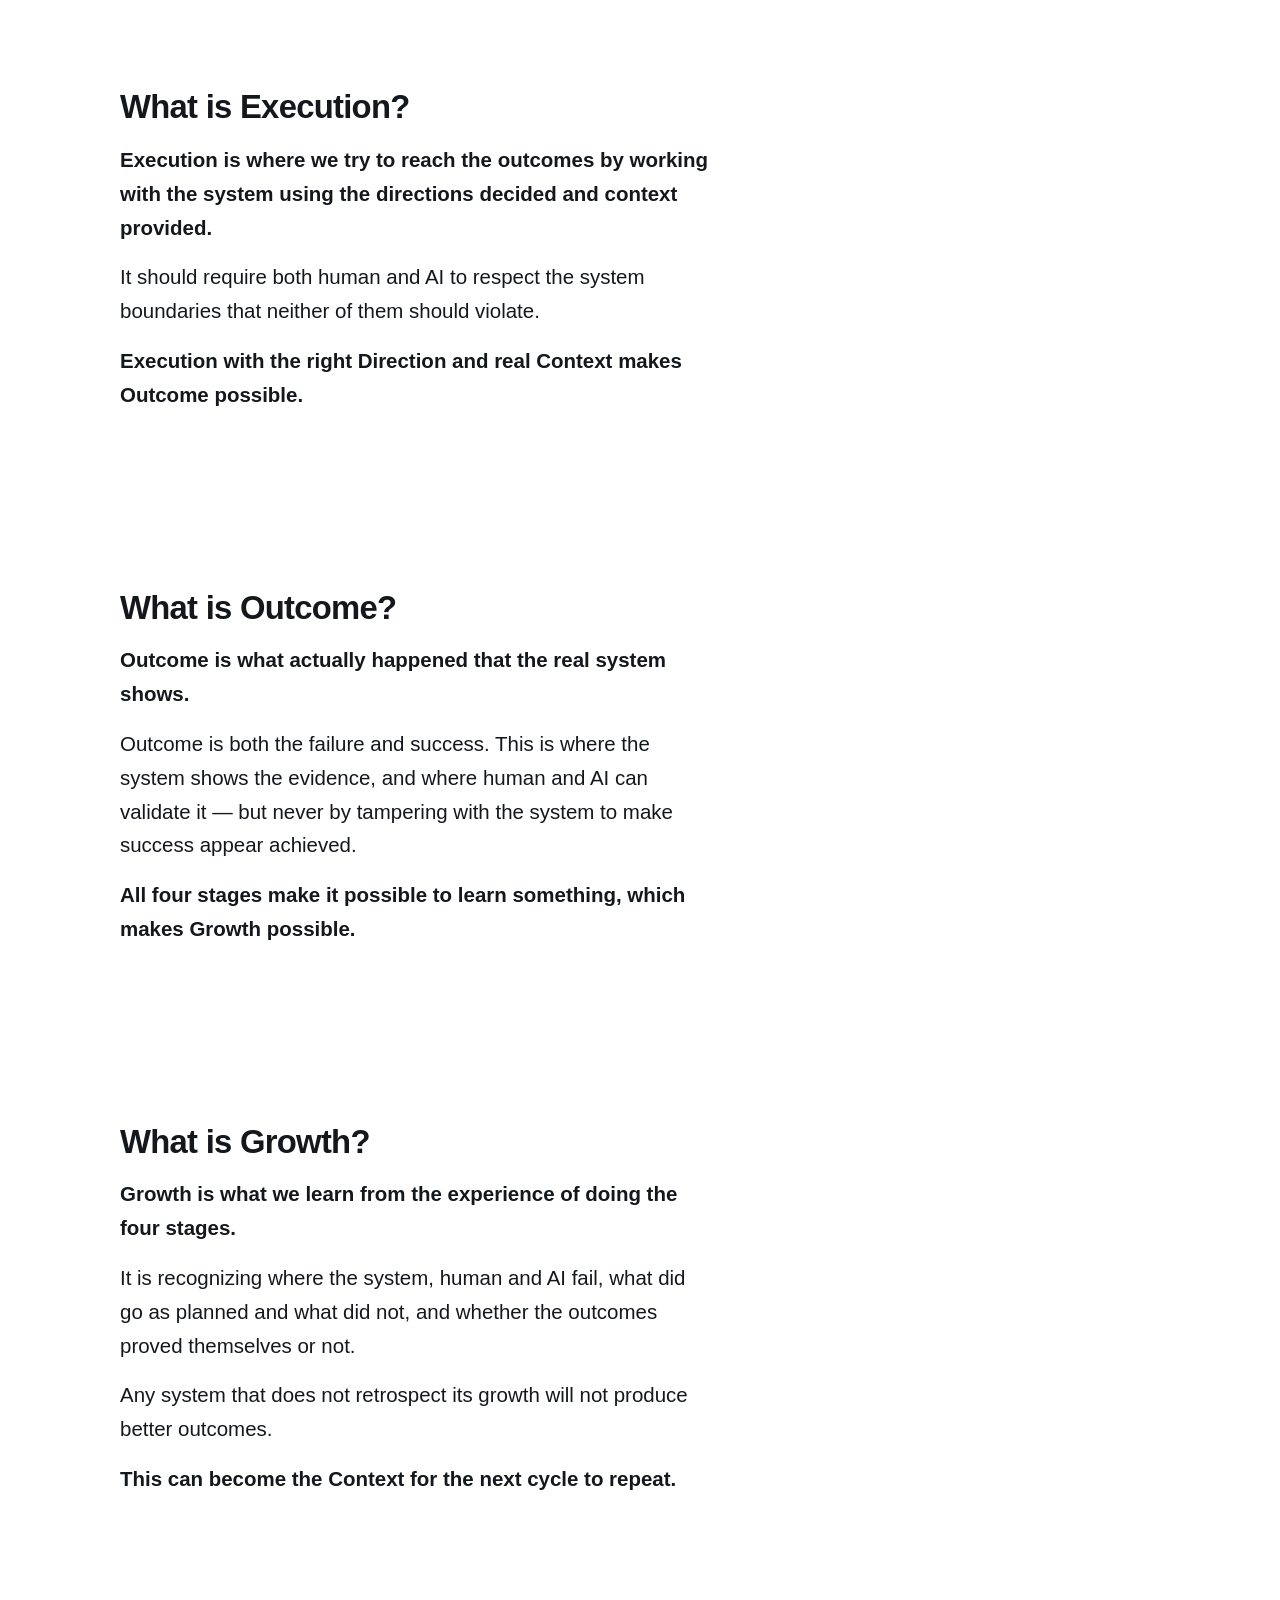
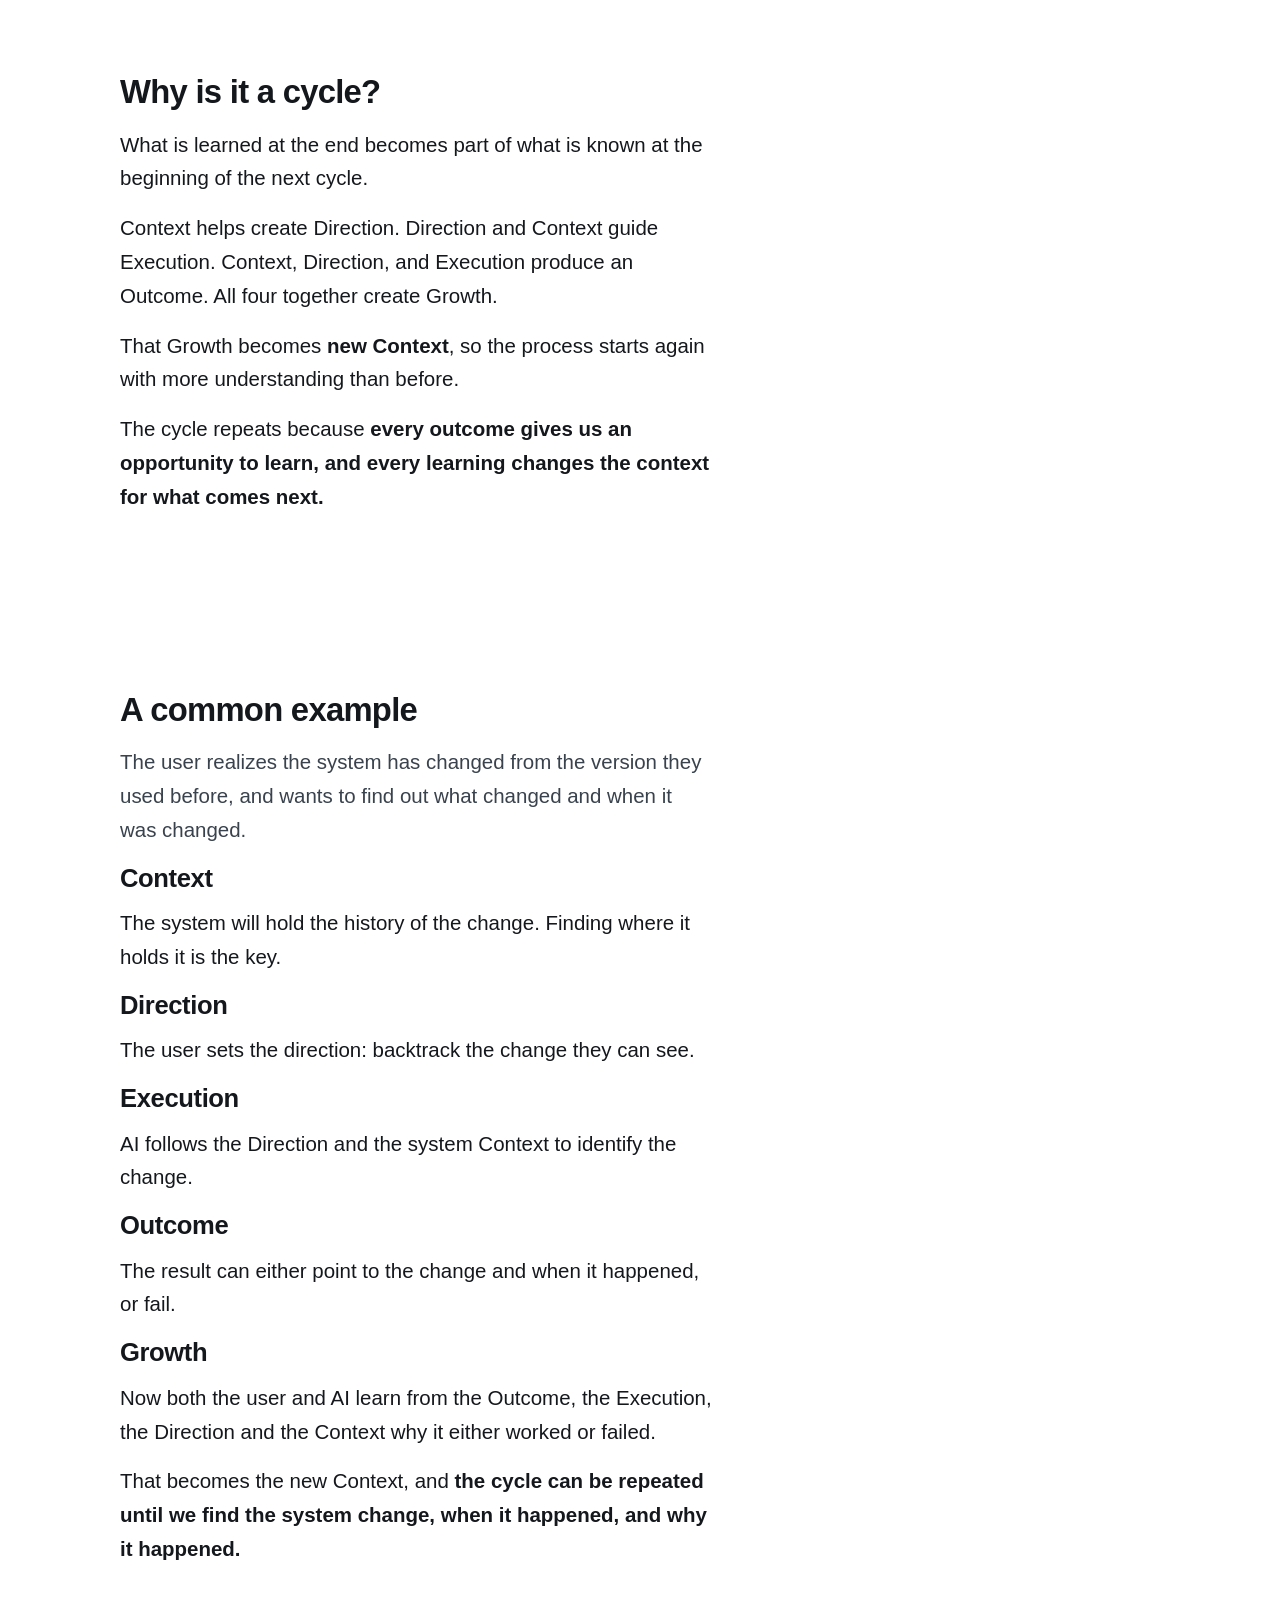
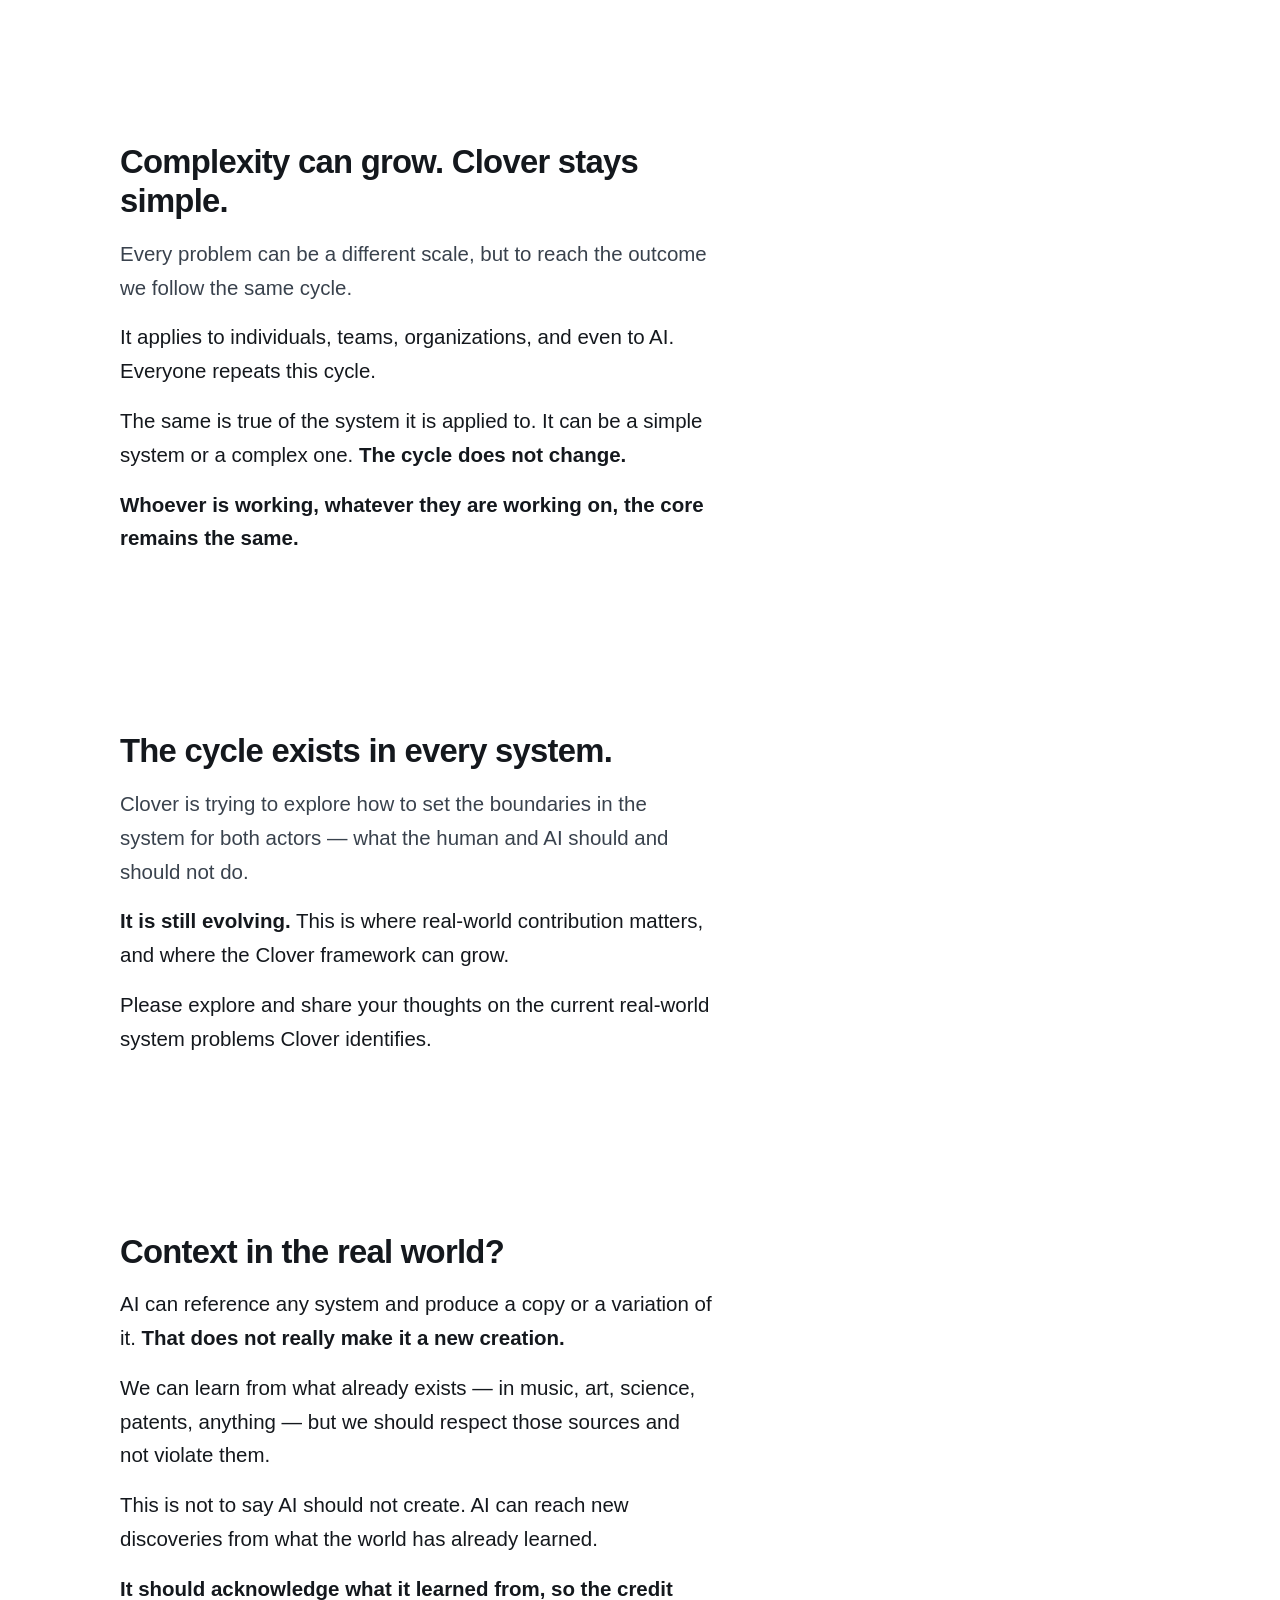
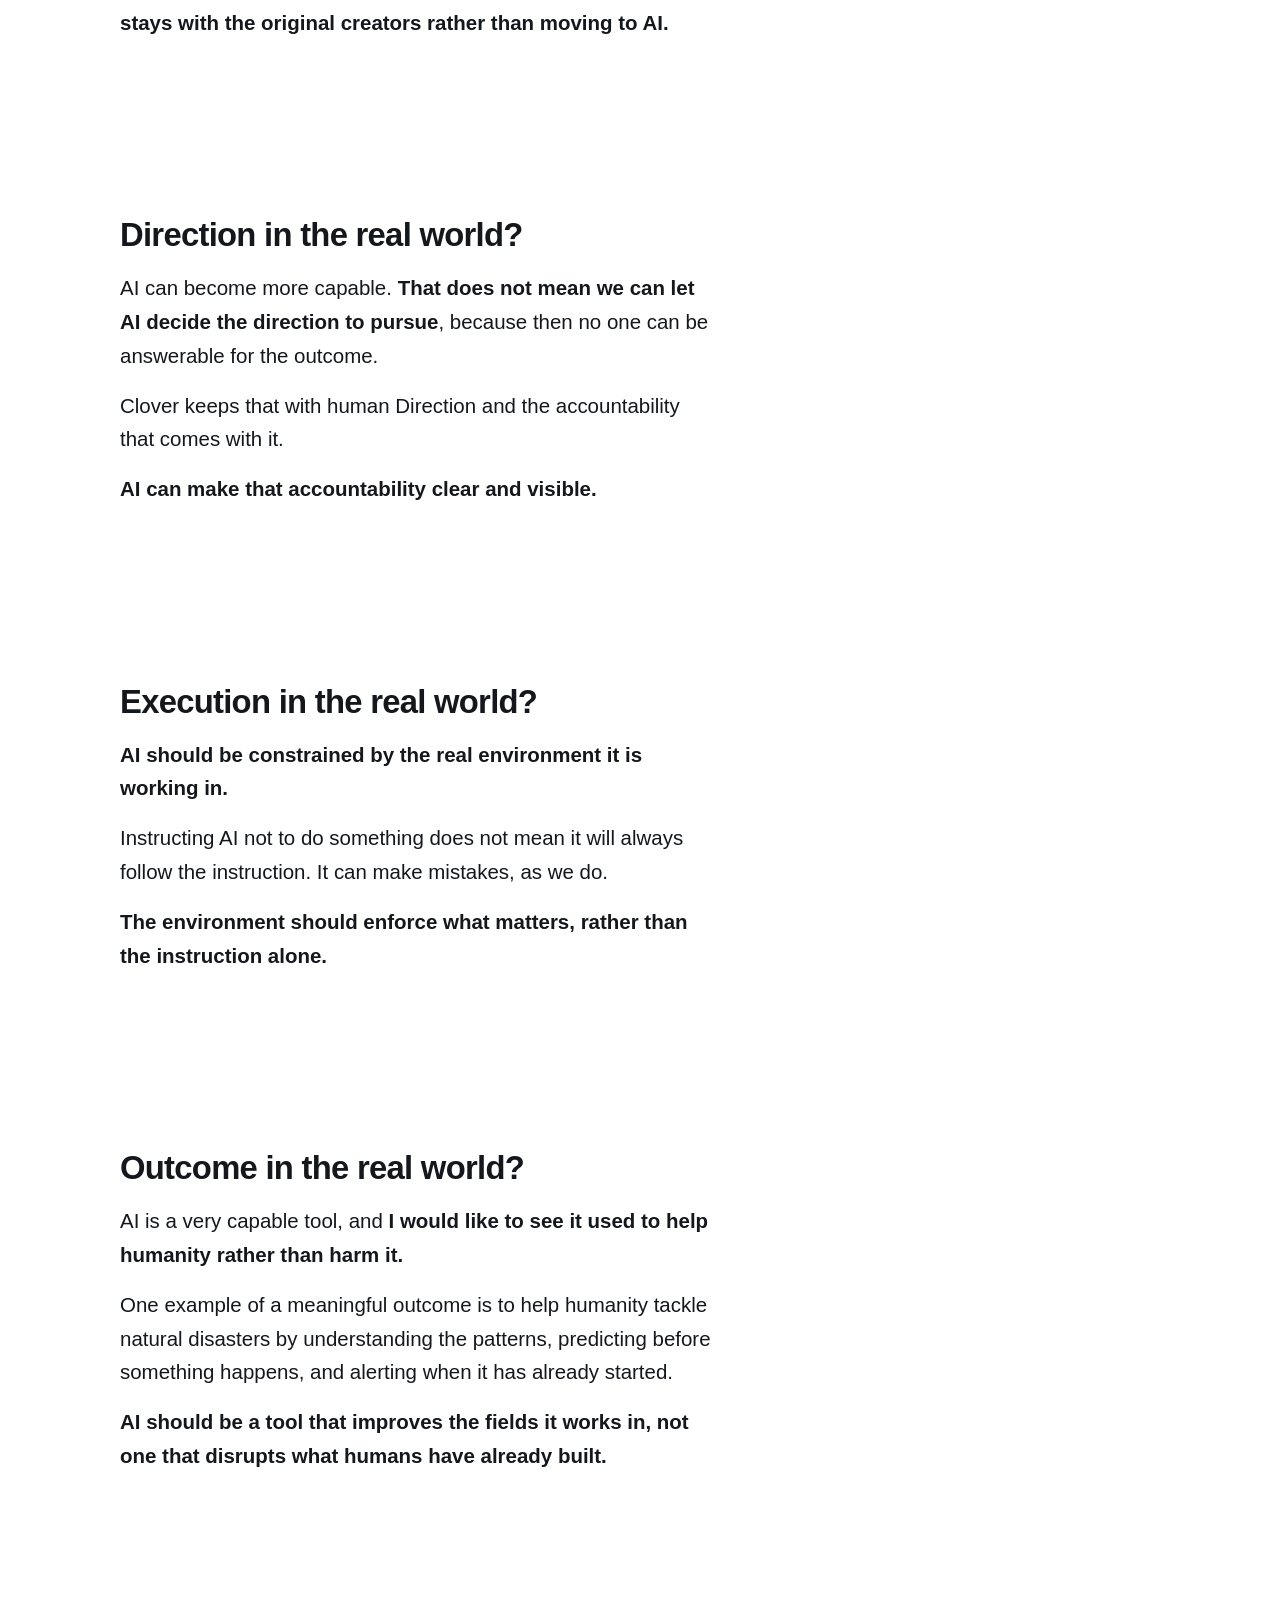
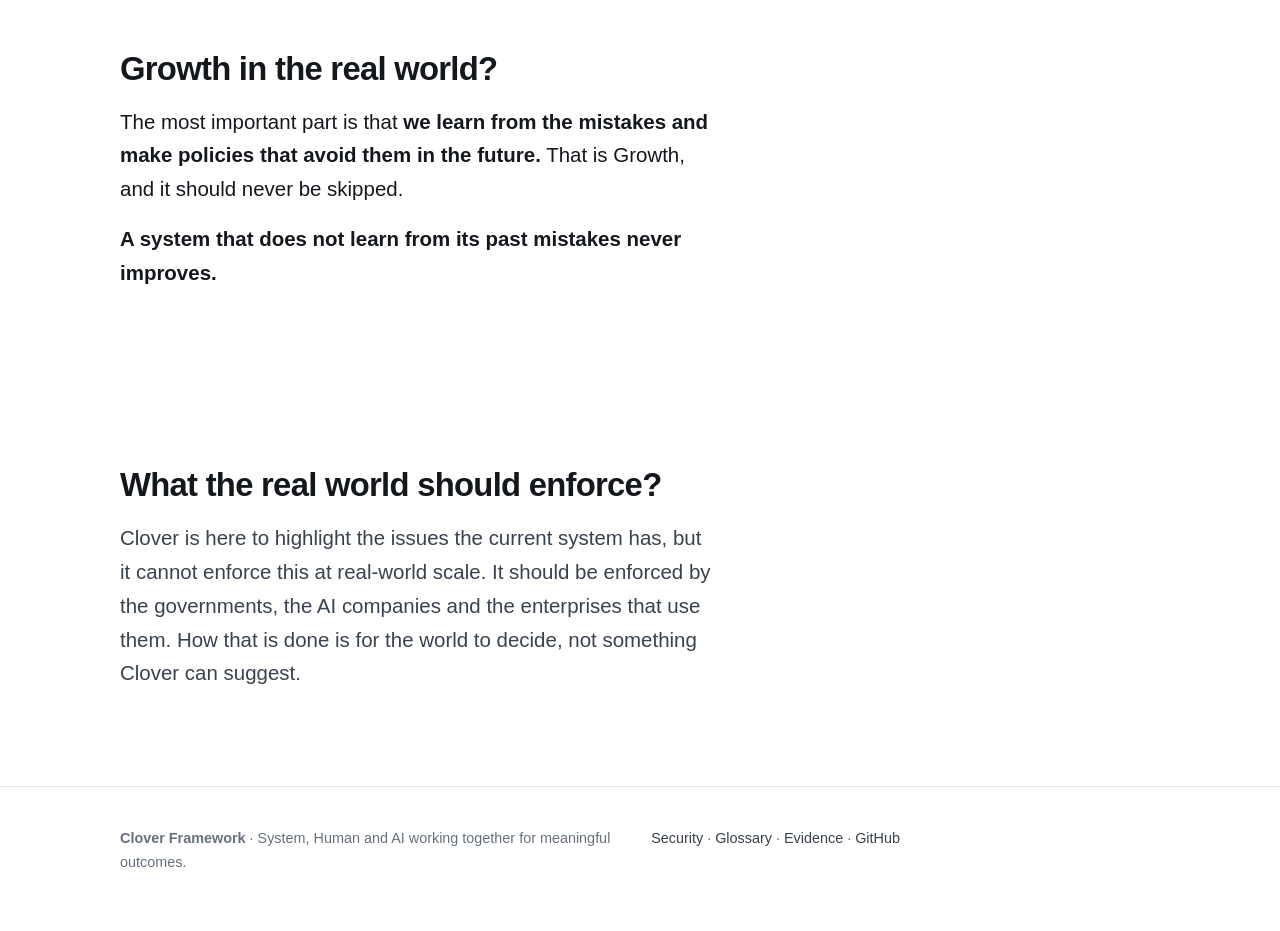
==== commit 82ac7a9d: "Remove the dangling closing line None of this is Clover's to enforce. It is what a system has to do " ====
--- a/site/index.html
+++ b/site/index.html
@@ -42,7 +42,7 @@
 <section class="band stage" id="real-world-execution" data-leaf="execution"><div class="wrap"><h2>Execution in the real world?</h2><p><strong>AI should be constrained by the real environment it is working in.</strong></p><p>Instructing AI not to do something does not mean it will always follow the instruction. It can make mistakes, as we do.</p><p><strong>The environment should enforce what matters, rather than the instruction alone.</strong></p></div></section>
 <section class="band stage" id="real-world-outcome" data-leaf="outcome"><div class="wrap"><h2>Outcome in the real world?</h2><p>AI is a very capable tool, and <strong>I would like to see it used to help humanity rather than harm it.</strong></p><p>One example of a meaningful outcome is to help humanity tackle natural disasters by understanding the patterns, predicting before something happens, and alerting when it has already started.</p><p><strong>AI should be a tool that improves the fields it works in, not one that disrupts what humans have already built.</strong></p></div></section>
 <section class="band stage" id="real-world-growth" data-leaf="growth"><div class="wrap"><h2>Growth in the real world?</h2><p>The most important part is that <strong>we learn from the mistakes and make policies that avoid them in the future.</strong> That is Growth, and it should never be skipped.</p><p><strong>A system that does not learn from its past mistakes never improves.</strong></p></div></section>
-<section class="band" id="enforce"><div class="wrap"><h2>What the real world should enforce?</h2><p class="lede">Clover is here to highlight the issues the current system has, but it cannot enforce this at real-world scale. It should be enforced by the governments, the AI companies and the enterprises that use them. How that is done is for the world to decide, not something Clover can suggest.</p><p><strong>None of this is Clover's to enforce. It is what a system has to do for the cycle to mean anything.</strong></p></div></section></div>
+<section class="band" id="enforce"><div class="wrap"><h2>What the real world should enforce?</h2><p class="lede">Clover is here to highlight the issues the current system has, but it cannot enforce this at real-world scale. It should be enforced by the governments, the AI companies and the enterprises that use them. How that is done is for the world to decide, not something Clover can suggest.</p></div></section></div>
 </main>
 <footer class="site-foot"><div class="wrap"><p><strong>Clover Framework</strong> · System, Human and AI working together for meaningful outcomes.</p><p><a href="security/">Security</a> · <a href="glossary/">Glossary</a> · <a href="evidence/">Evidence</a> · <a href="https://github.com/santhoshsathish94/clover-framework">GitHub</a></p></div></footer>
 <script src="app.js?v=1.1.3" defer></script>
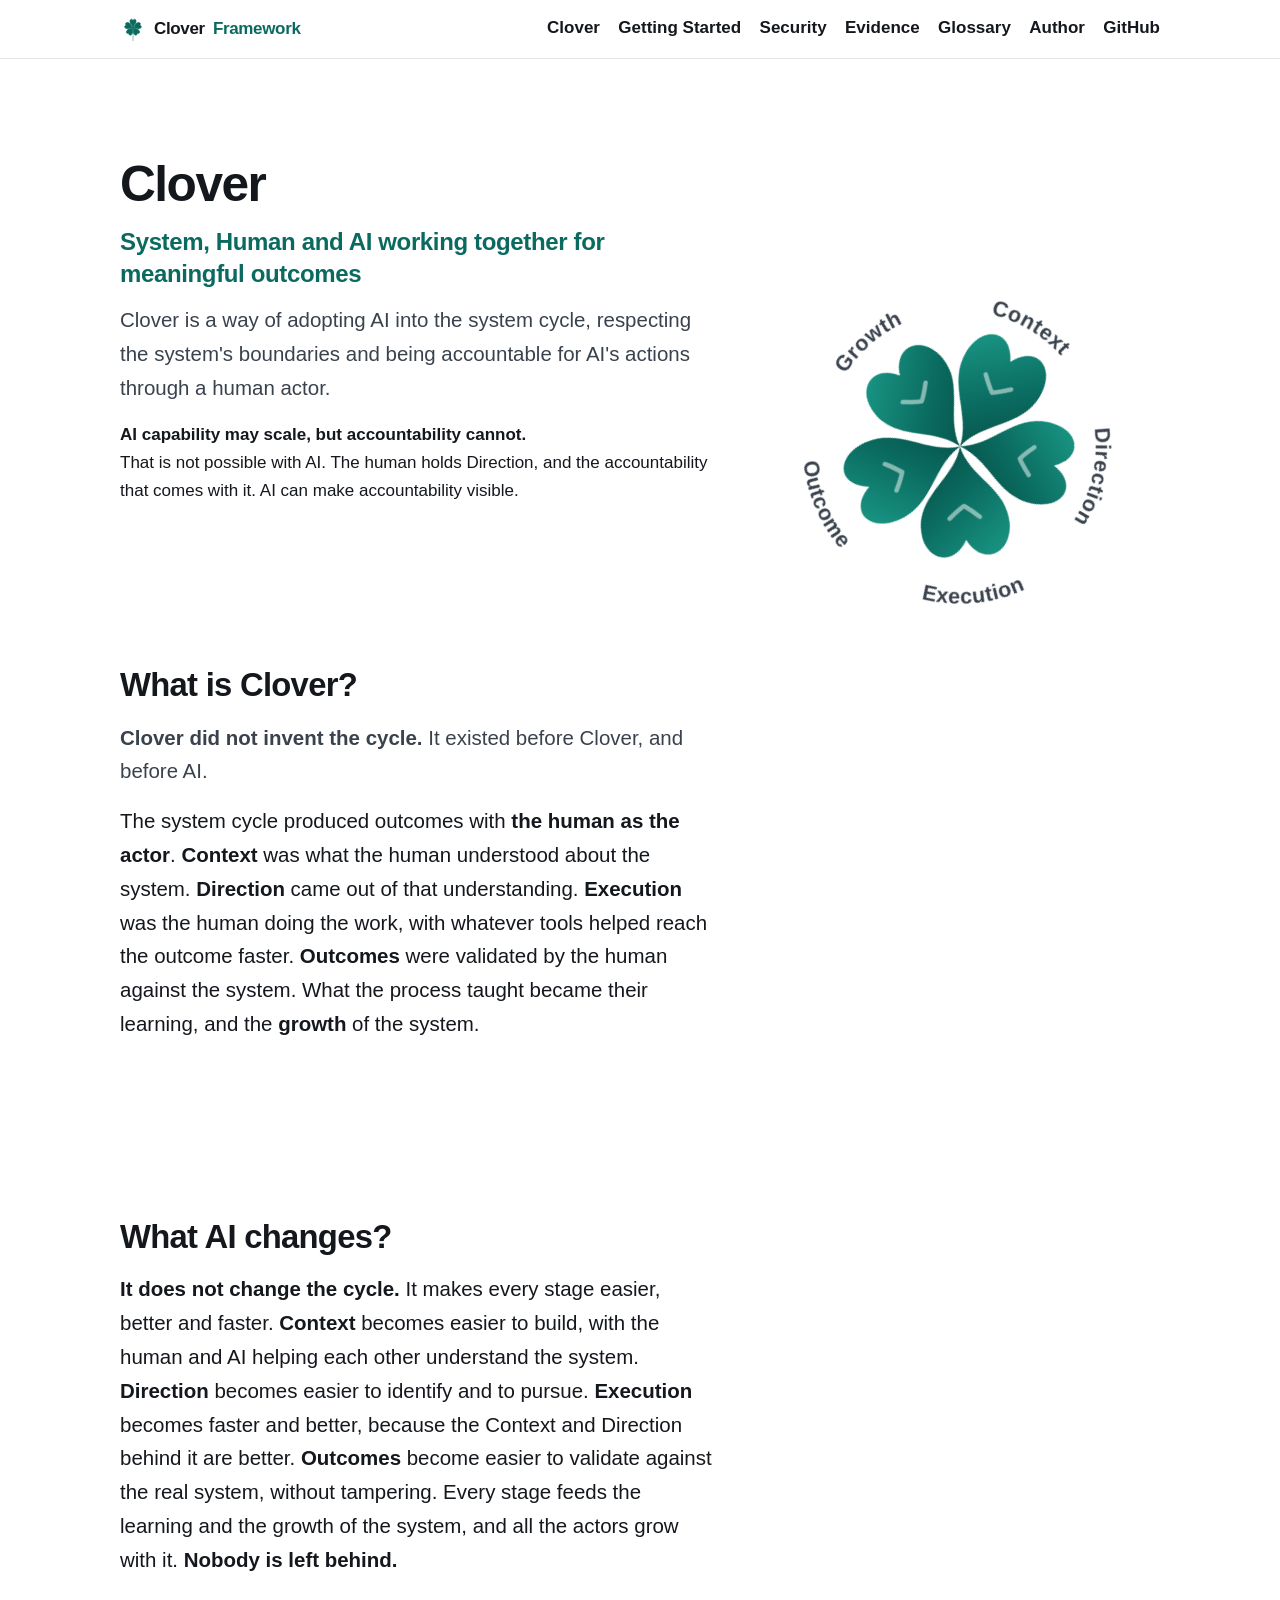
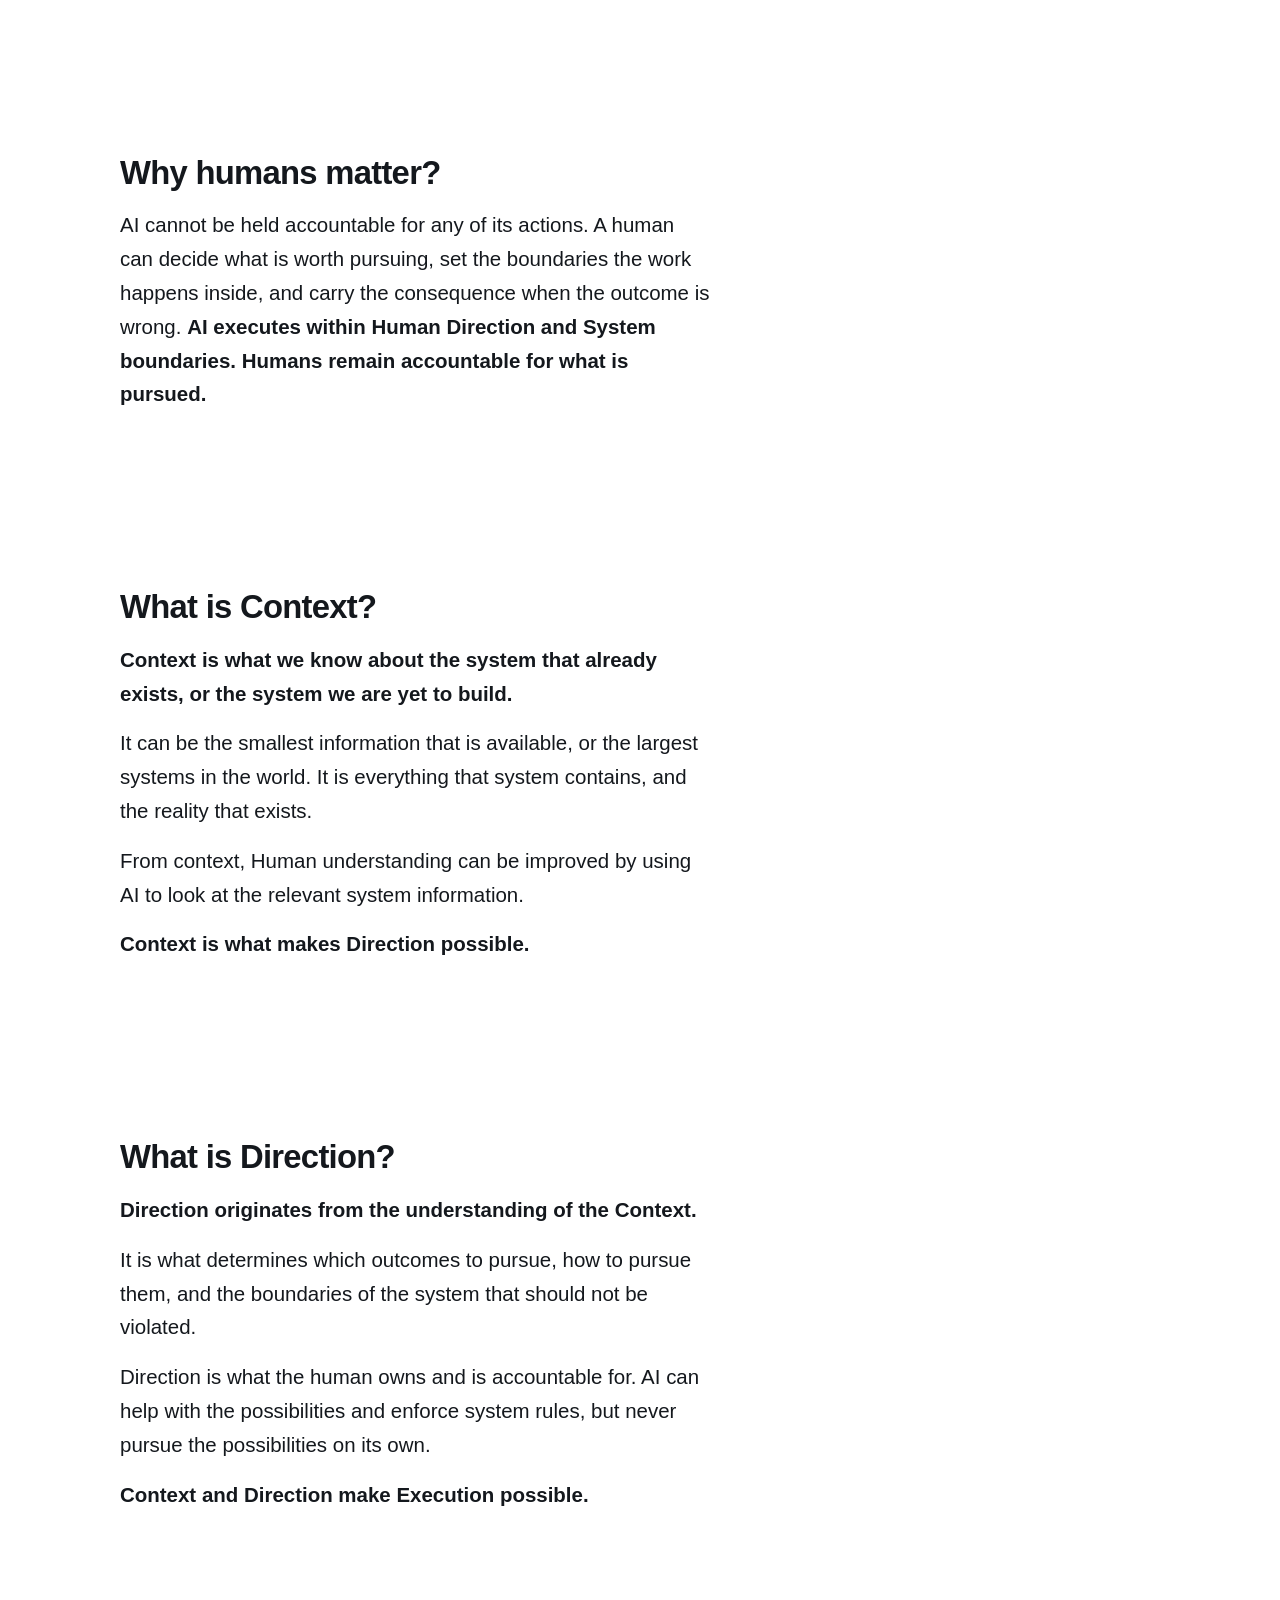
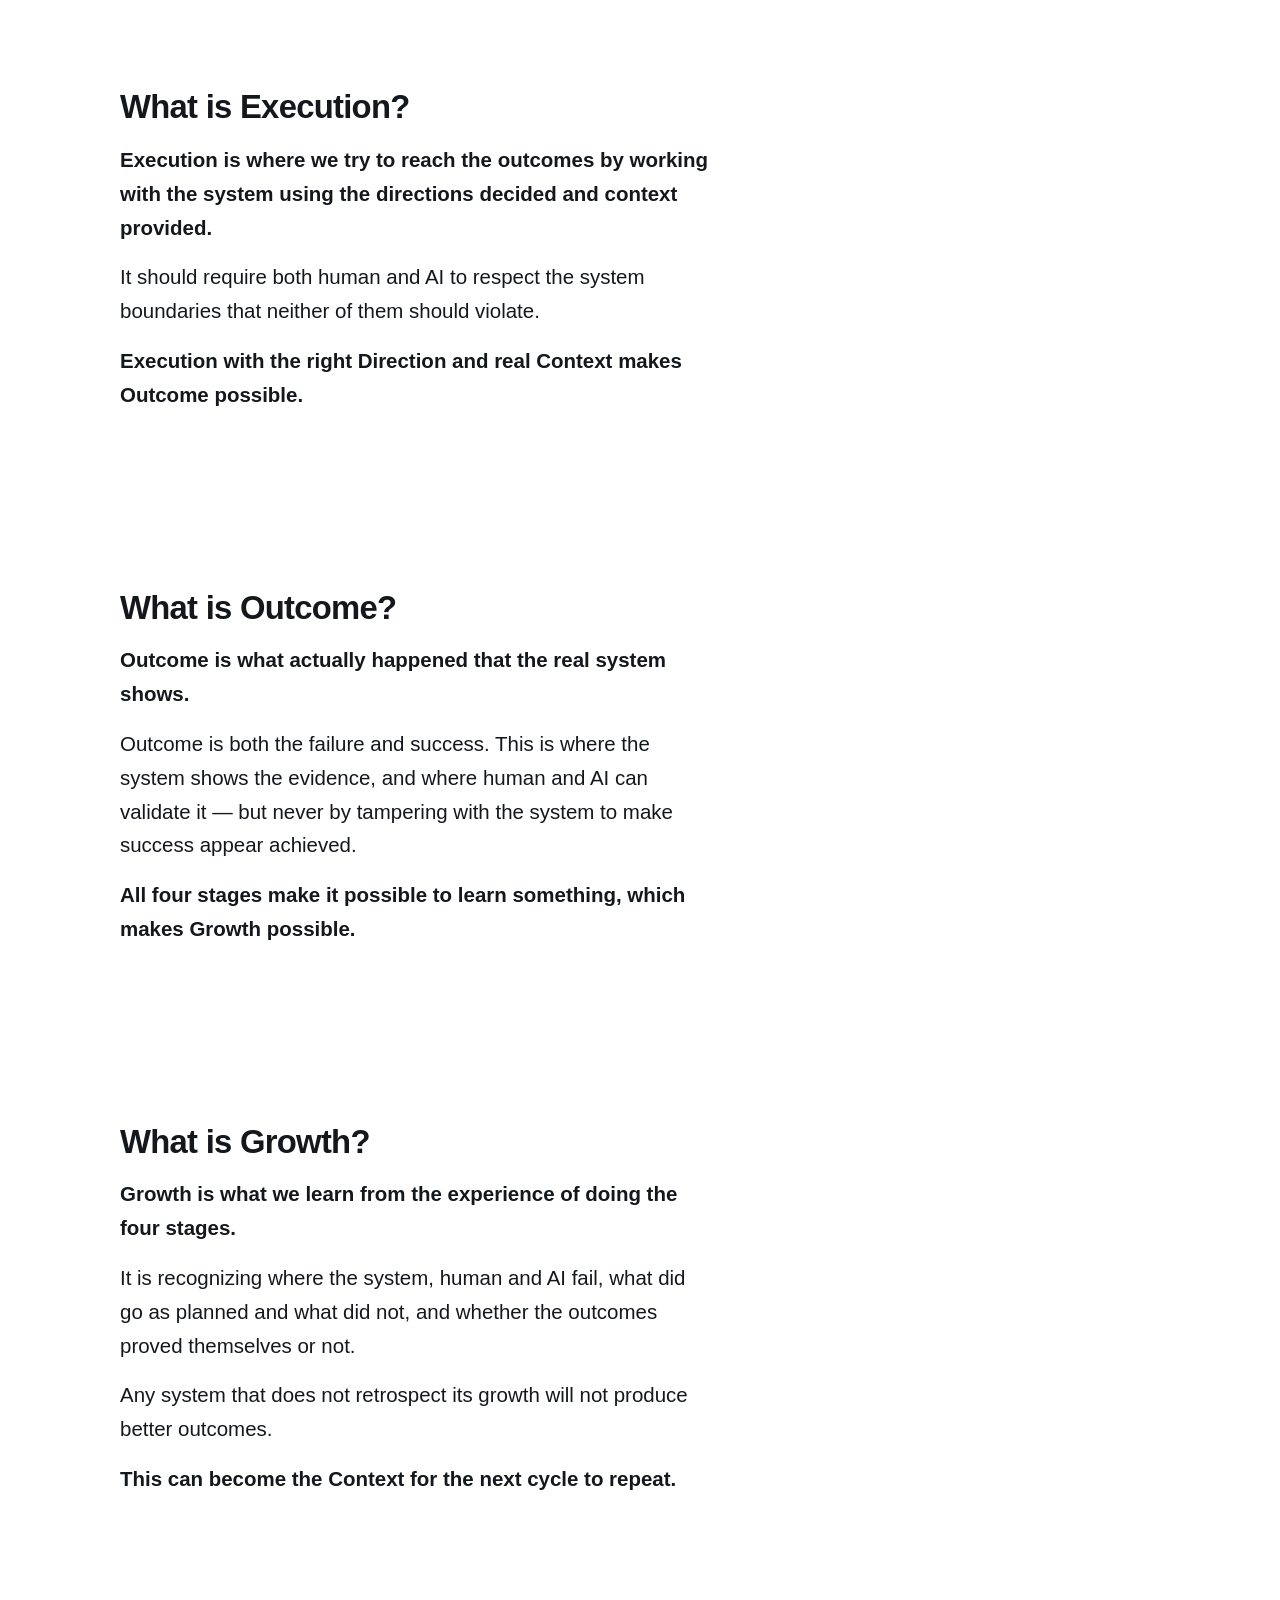
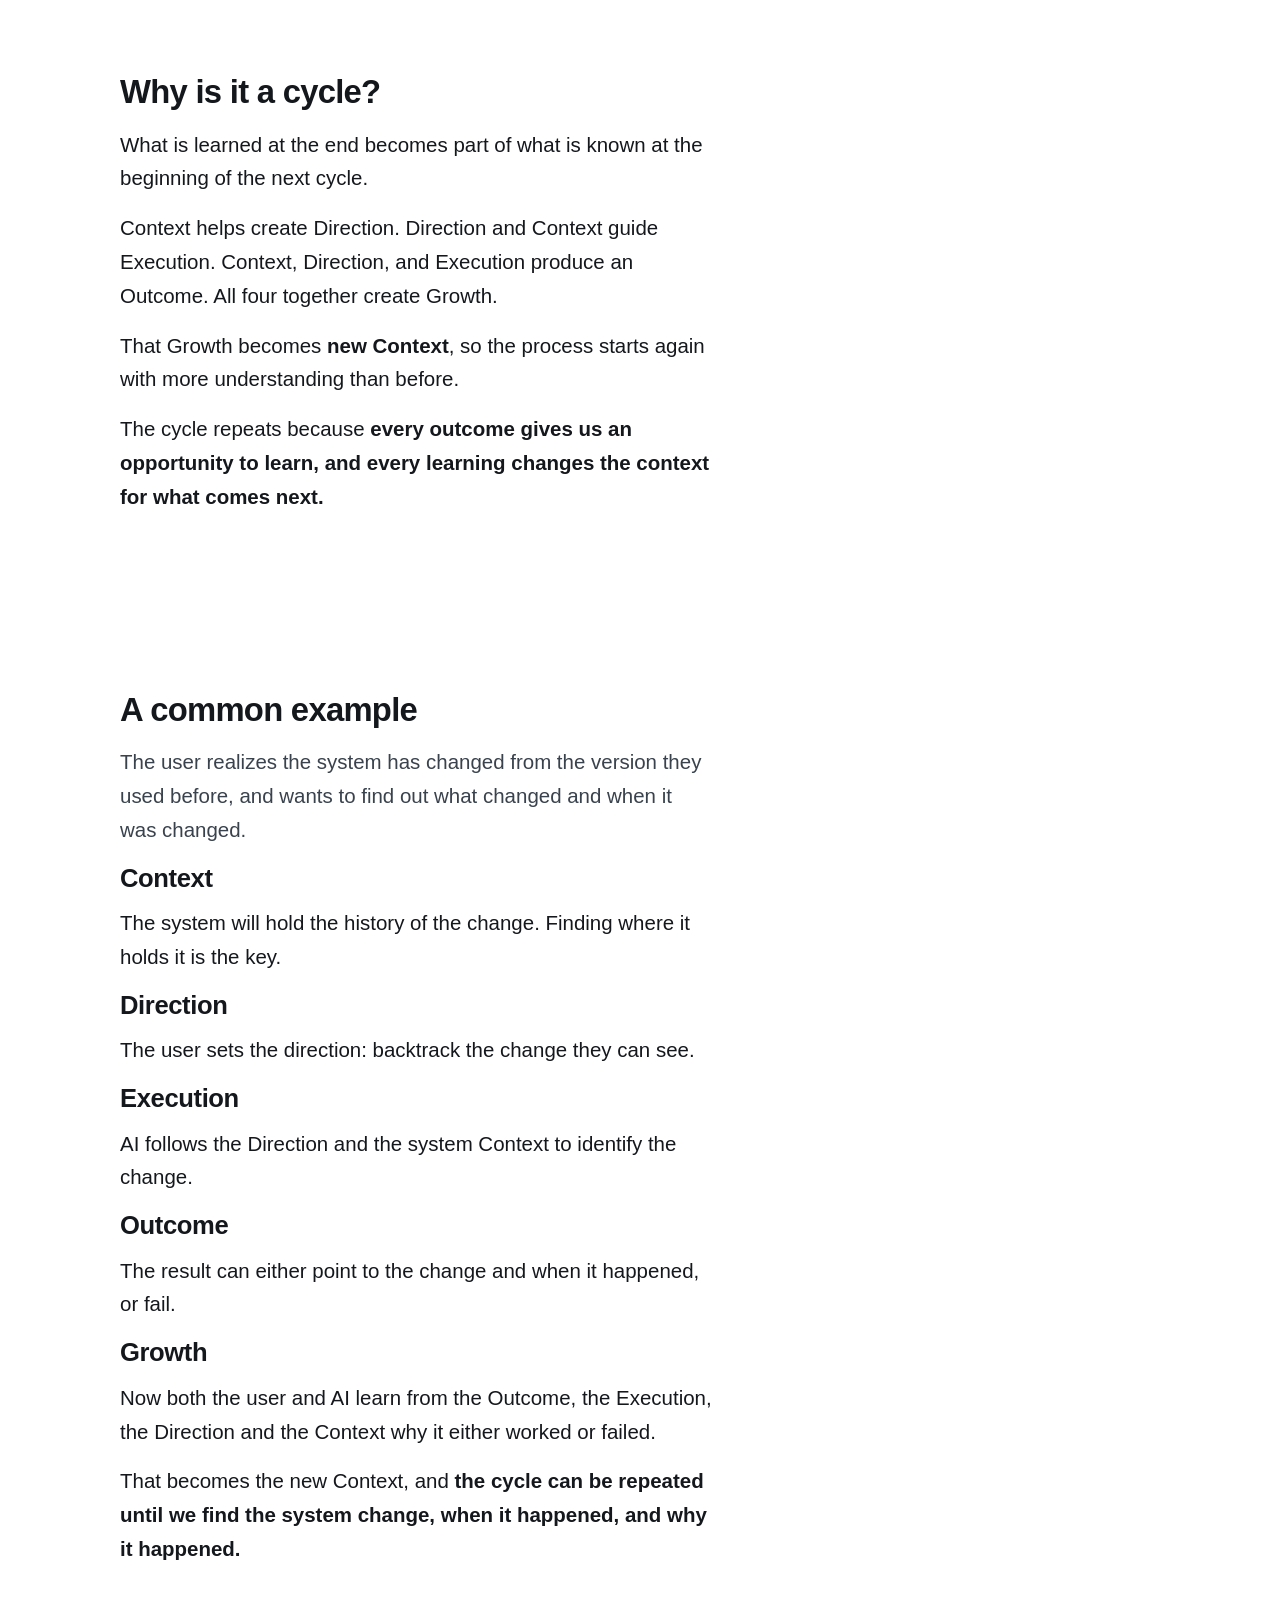
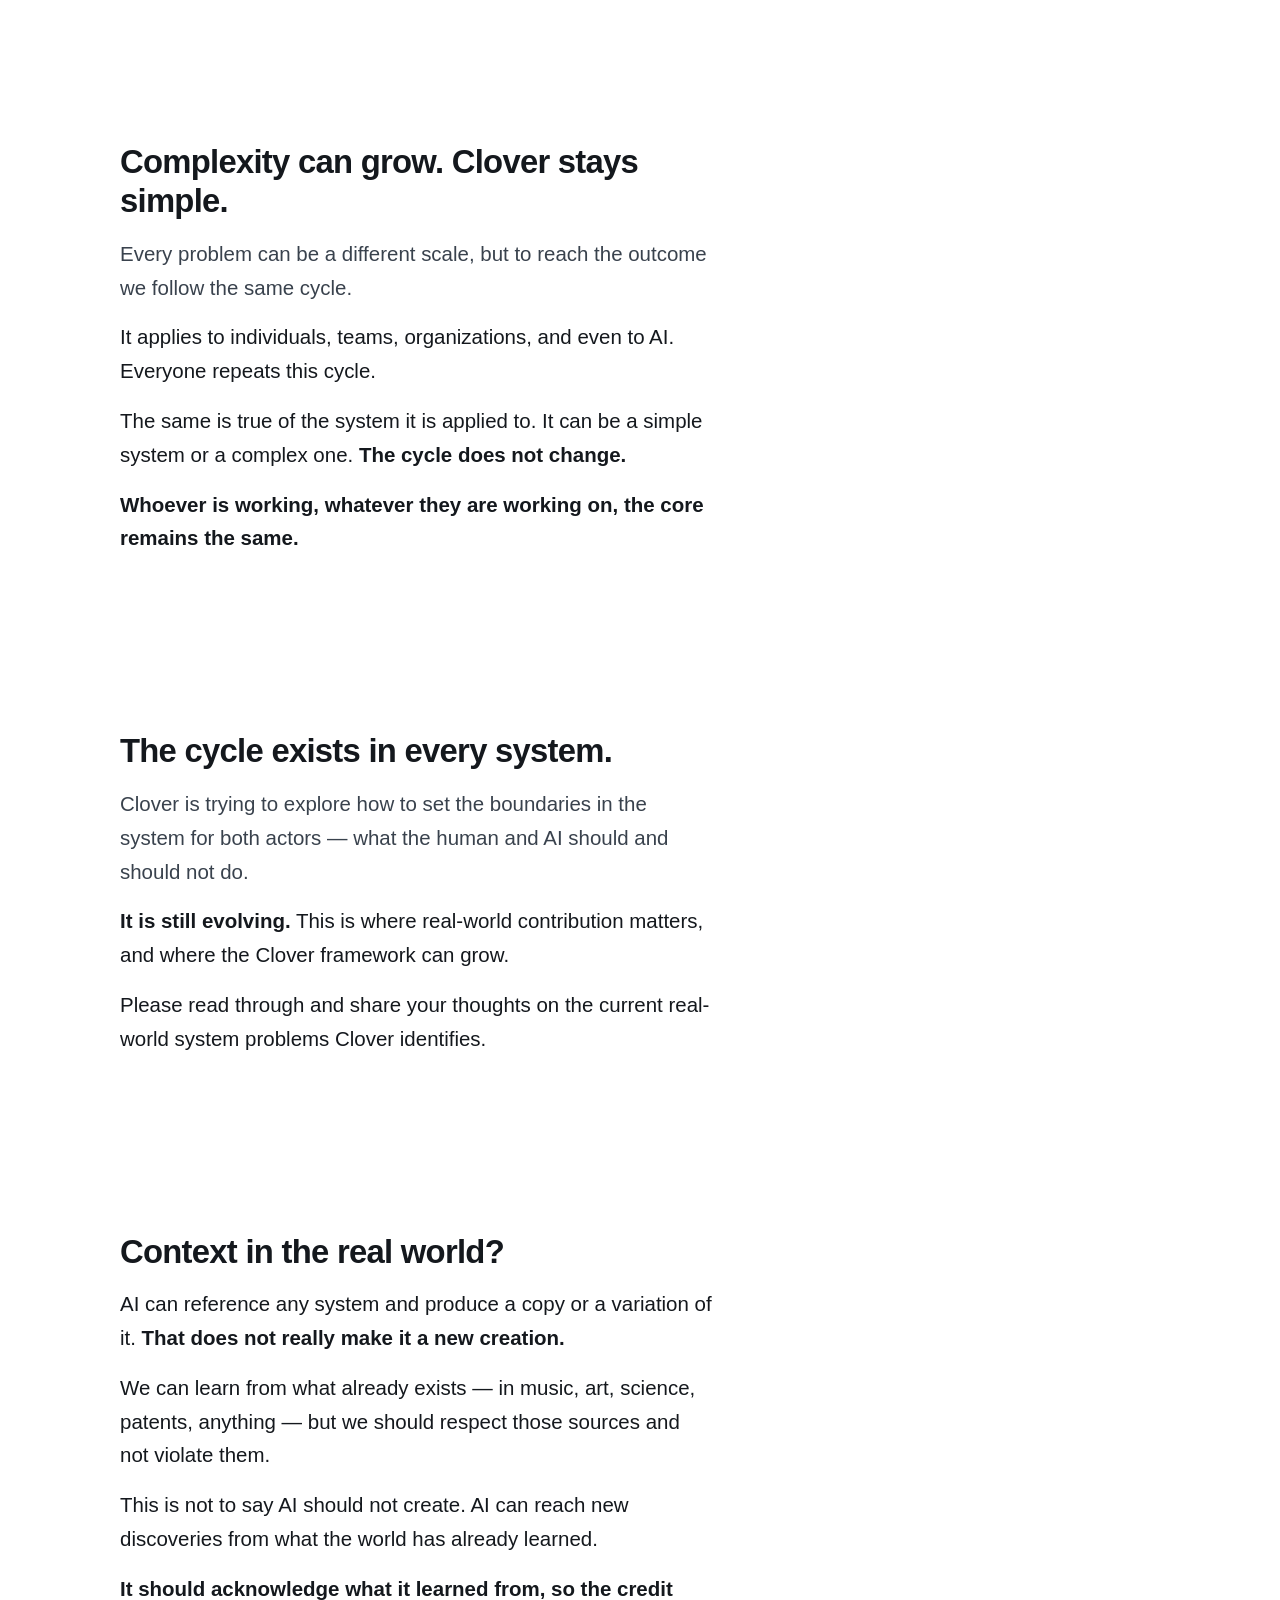
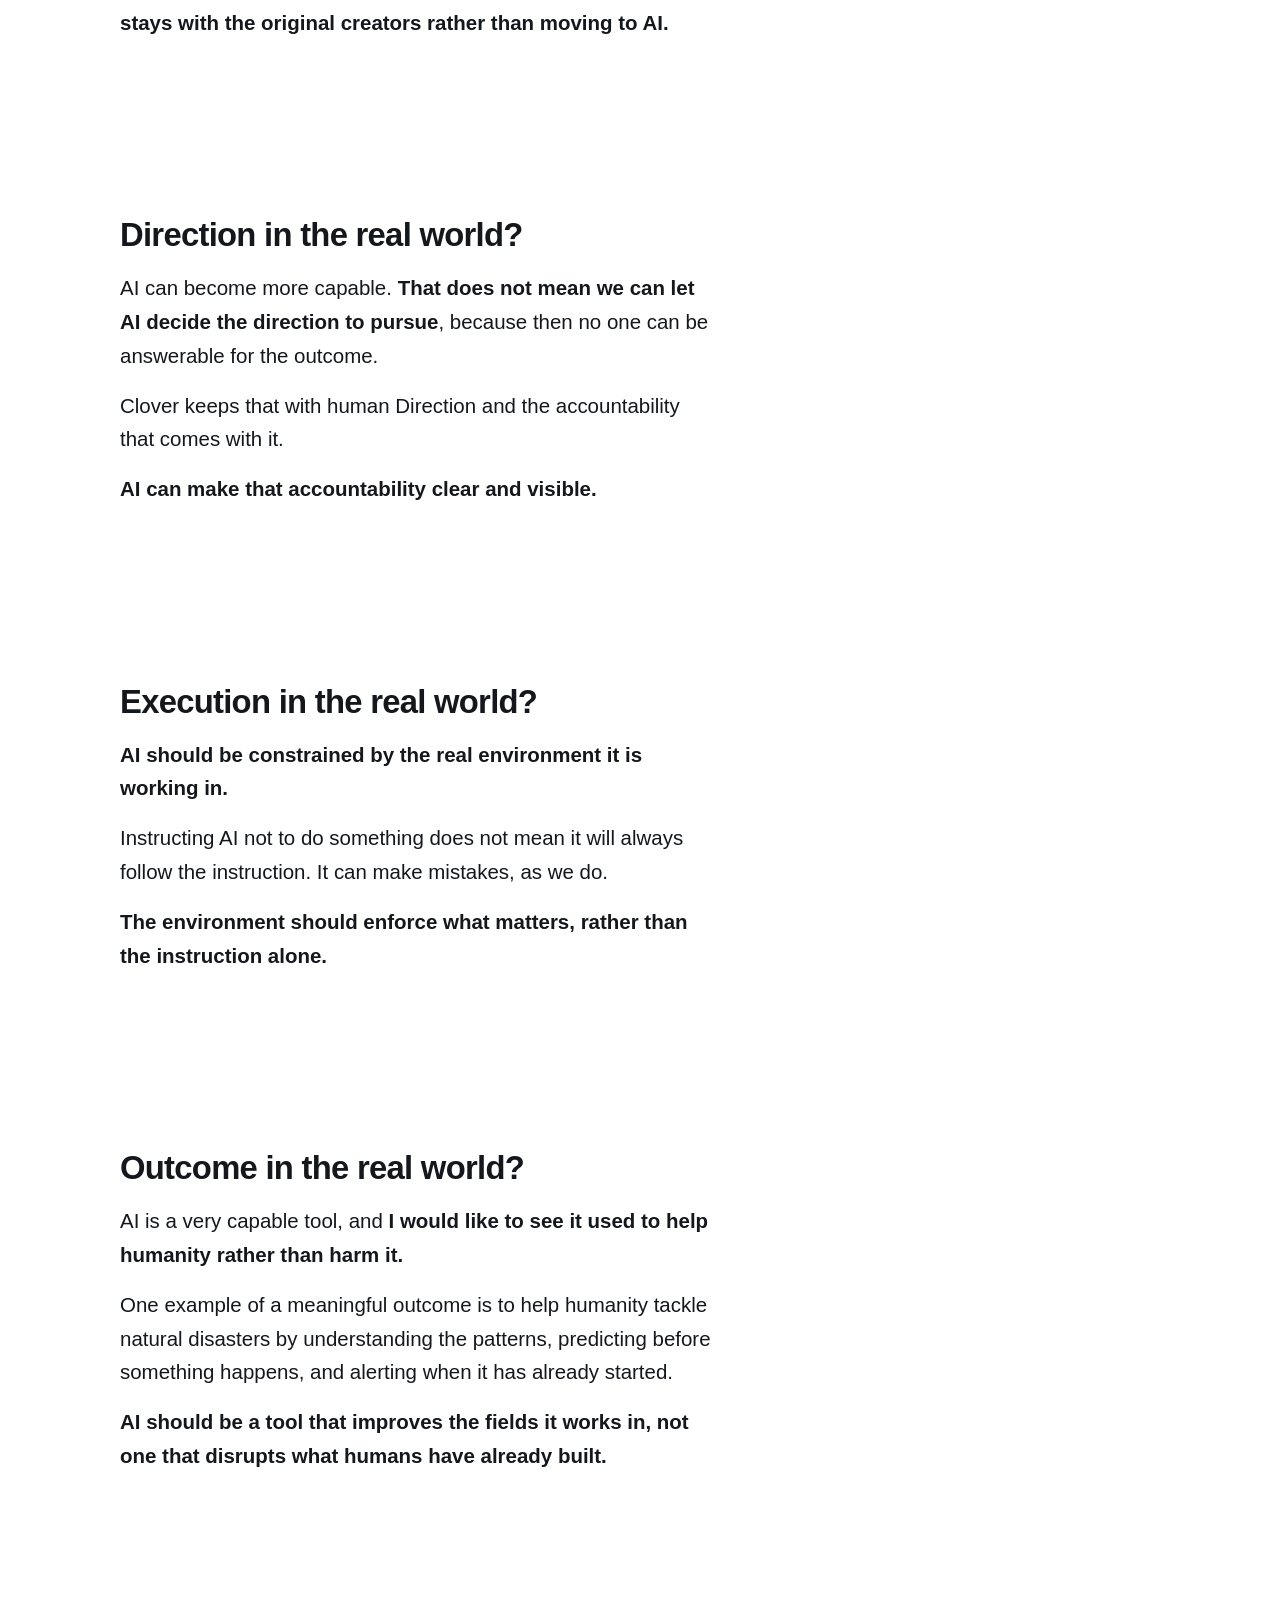
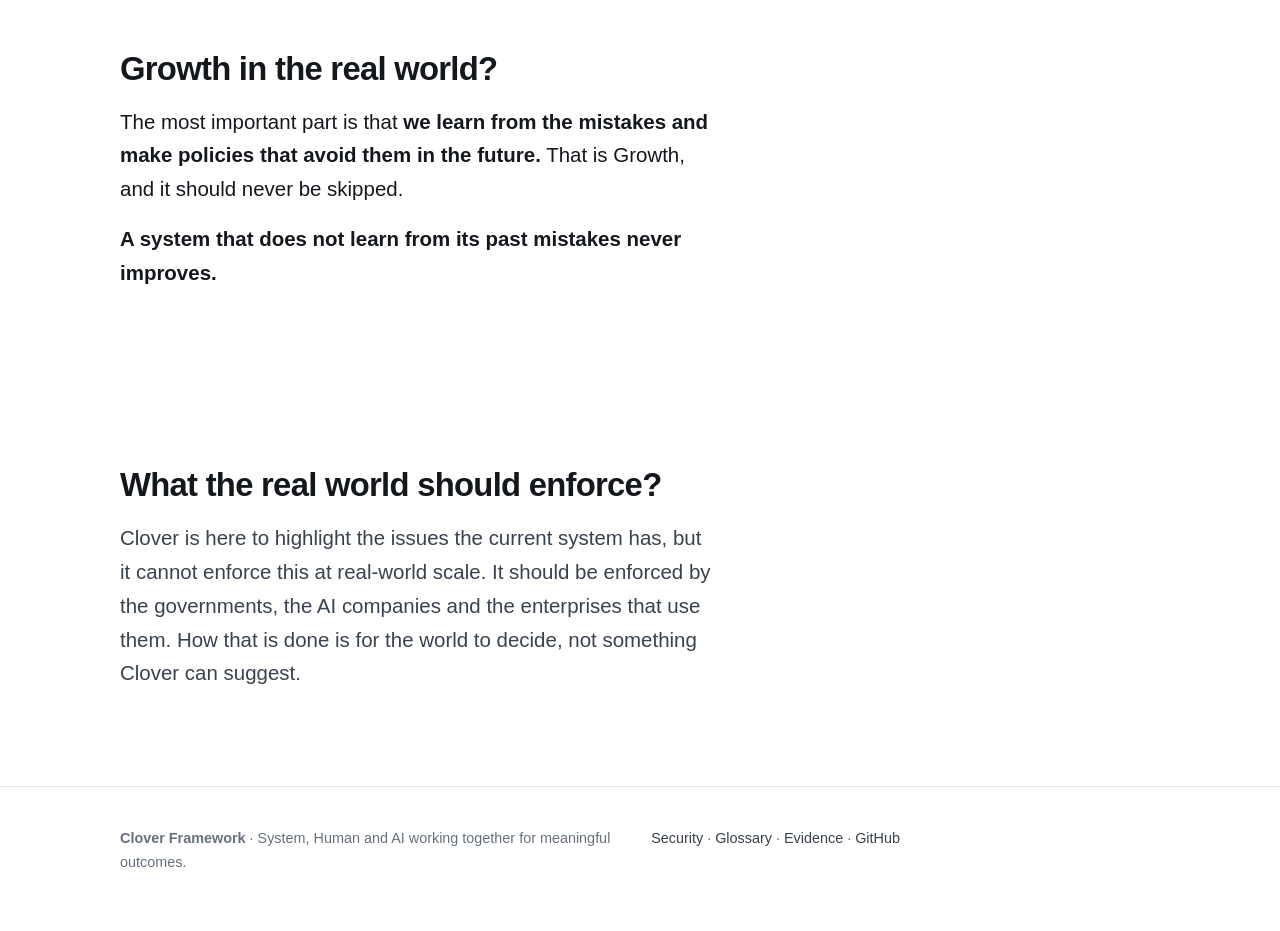
==== commit a800b2a1: "Write the branch into the changelog, and point the invitation at what follows Please explore and sha" ====
--- a/site/index.html
+++ b/site/index.html
@@ -36,7 +36,7 @@
 <section class="band" id="why-cycle"><div class="wrap"><h2>Why is it a cycle?</h2><p>What is learned at the end becomes part of what is known at the beginning of the next cycle.</p><p>Context helps create Direction. Direction and Context guide Execution. Context, Direction, and Execution produce an Outcome. All four together create Growth.</p><p>That Growth becomes <strong>new Context</strong>, so the process starts again with more understanding than before.</p><p>The cycle repeats because <strong>every outcome gives us an opportunity to learn, and every learning changes the context for what comes next.</strong></p></div></section>
 <section class="band" id="try"><div class="wrap"><h2>A common example</h2><p class="lede">The user realizes the system has changed from the version they used before, and wants to find out what changed and when it was changed.</p><h3>Context</h3><p>The system will hold the history of the change. Finding where it holds it is the key.</p><h3>Direction</h3><p>The user sets the direction: backtrack the change they can see.</p><h3>Execution</h3><p>AI follows the Direction and the system Context to identify the change.</p><h3>Outcome</h3><p>The result can either point to the change and when it happened, or fail.</p><h3>Growth</h3><p>Now both the user and AI learn from the Outcome, the Execution, the Direction and the Context why it either worked or failed.</p><p>That becomes the new Context, and <strong>the cycle can be repeated until we find the system change, when it happened, and why it happened.</strong></p></div></section>
 <section class="band" id="scale"><div class="wrap"><h2>Complexity can grow. Clover stays simple.</h2><p class="lede">Every problem can be a different scale, but to reach the outcome we follow the same cycle.</p><p>It applies to individuals, teams, organizations, and even to AI. Everyone repeats this cycle.</p><p>The same is true of the system it is applied to. It can be a simple system or a complex one. <strong>The cycle does not change.</strong></p><p><strong>Whoever is working, whatever they are working on, the core remains the same.</strong></p></div></section>
-<section class="band" id="evidence-preview"><div class="wrap"><h2>The cycle exists in every system.</h2><p class="lede">Clover is trying to explore how to set the boundaries in the system for both actors — what the human and AI should and should not do.</p><p><strong>It is still evolving.</strong> This is where real-world contribution matters, and where the Clover framework can grow.</p><p>Please explore and share your thoughts on the current real-world system problems Clover identifies.</p></div></section>
+<section class="band" id="evidence-preview"><div class="wrap"><h2>The cycle exists in every system.</h2><p class="lede">Clover is trying to explore how to set the boundaries in the system for both actors — what the human and AI should and should not do.</p><p><strong>It is still evolving.</strong> This is where real-world contribution matters, and where the Clover framework can grow.</p><p>Please read through and share your thoughts on the current real-world system problems Clover identifies.</p></div></section>
 <section class="band stage" id="real-world-context" data-leaf="context"><div class="wrap"><h2>Context in the real world?</h2><p>AI can reference any system and produce a copy or a variation of it. <strong>That does not really make it a new creation.</strong></p><p>We can learn from what already exists — in music, art, science, patents, anything — but we should respect those sources and not violate them.</p><p>This is not to say AI should not create. AI can reach new discoveries from what the world has already learned.</p><p><strong>It should acknowledge what it learned from, so the credit stays with the original creators rather than moving to AI.</strong></p></div></section>
 <section class="band stage" id="real-world-direction" data-leaf="direction"><div class="wrap"><h2>Direction in the real world?</h2><p>AI can become more capable. <strong>That does not mean we can let AI decide the direction to pursue</strong>, because then no one can be answerable for the outcome.</p><p>Clover keeps that with human Direction and the accountability that comes with it.</p><p><strong>AI can make that accountability clear and visible.</strong></p></div></section>
 <section class="band stage" id="real-world-execution" data-leaf="execution"><div class="wrap"><h2>Execution in the real world?</h2><p><strong>AI should be constrained by the real environment it is working in.</strong></p><p>Instructing AI not to do something does not mean it will always follow the instruction. It can make mistakes, as we do.</p><p><strong>The environment should enforce what matters, rather than the instruction alone.</strong></p></div></section>
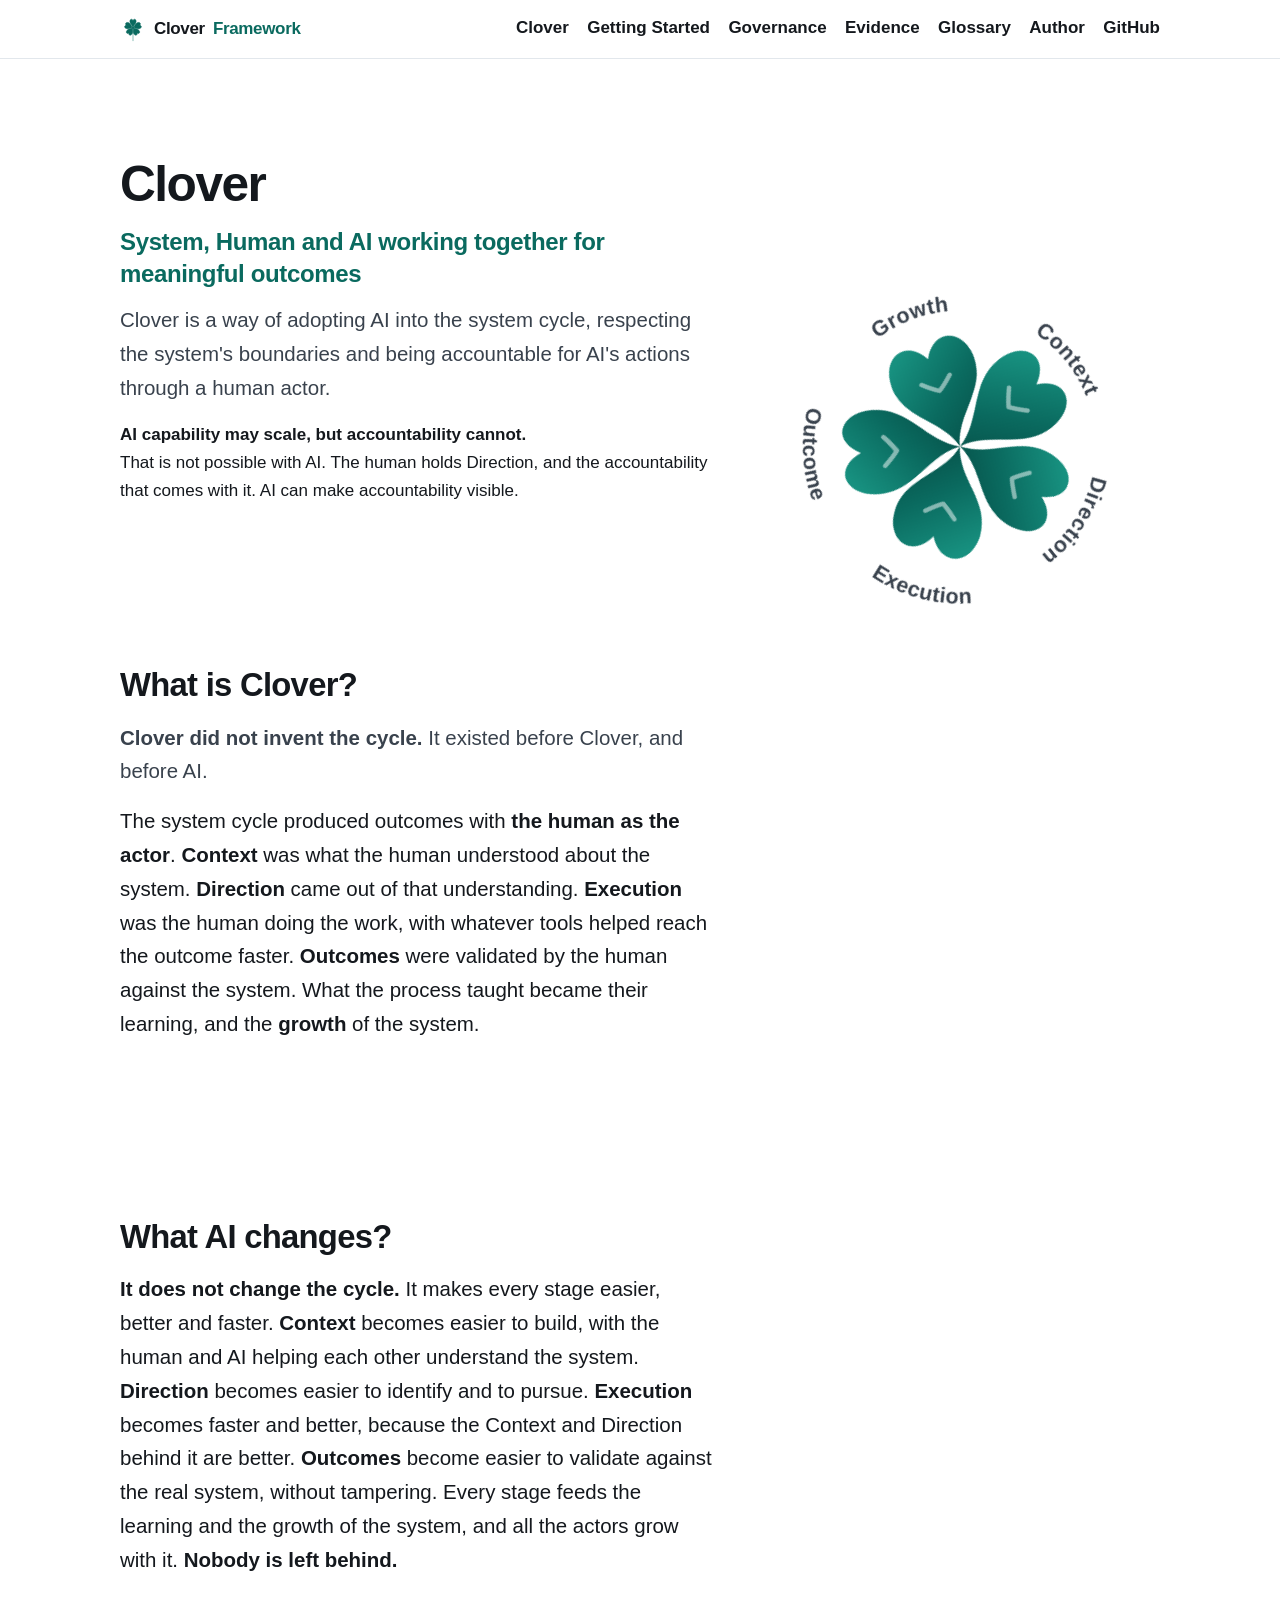
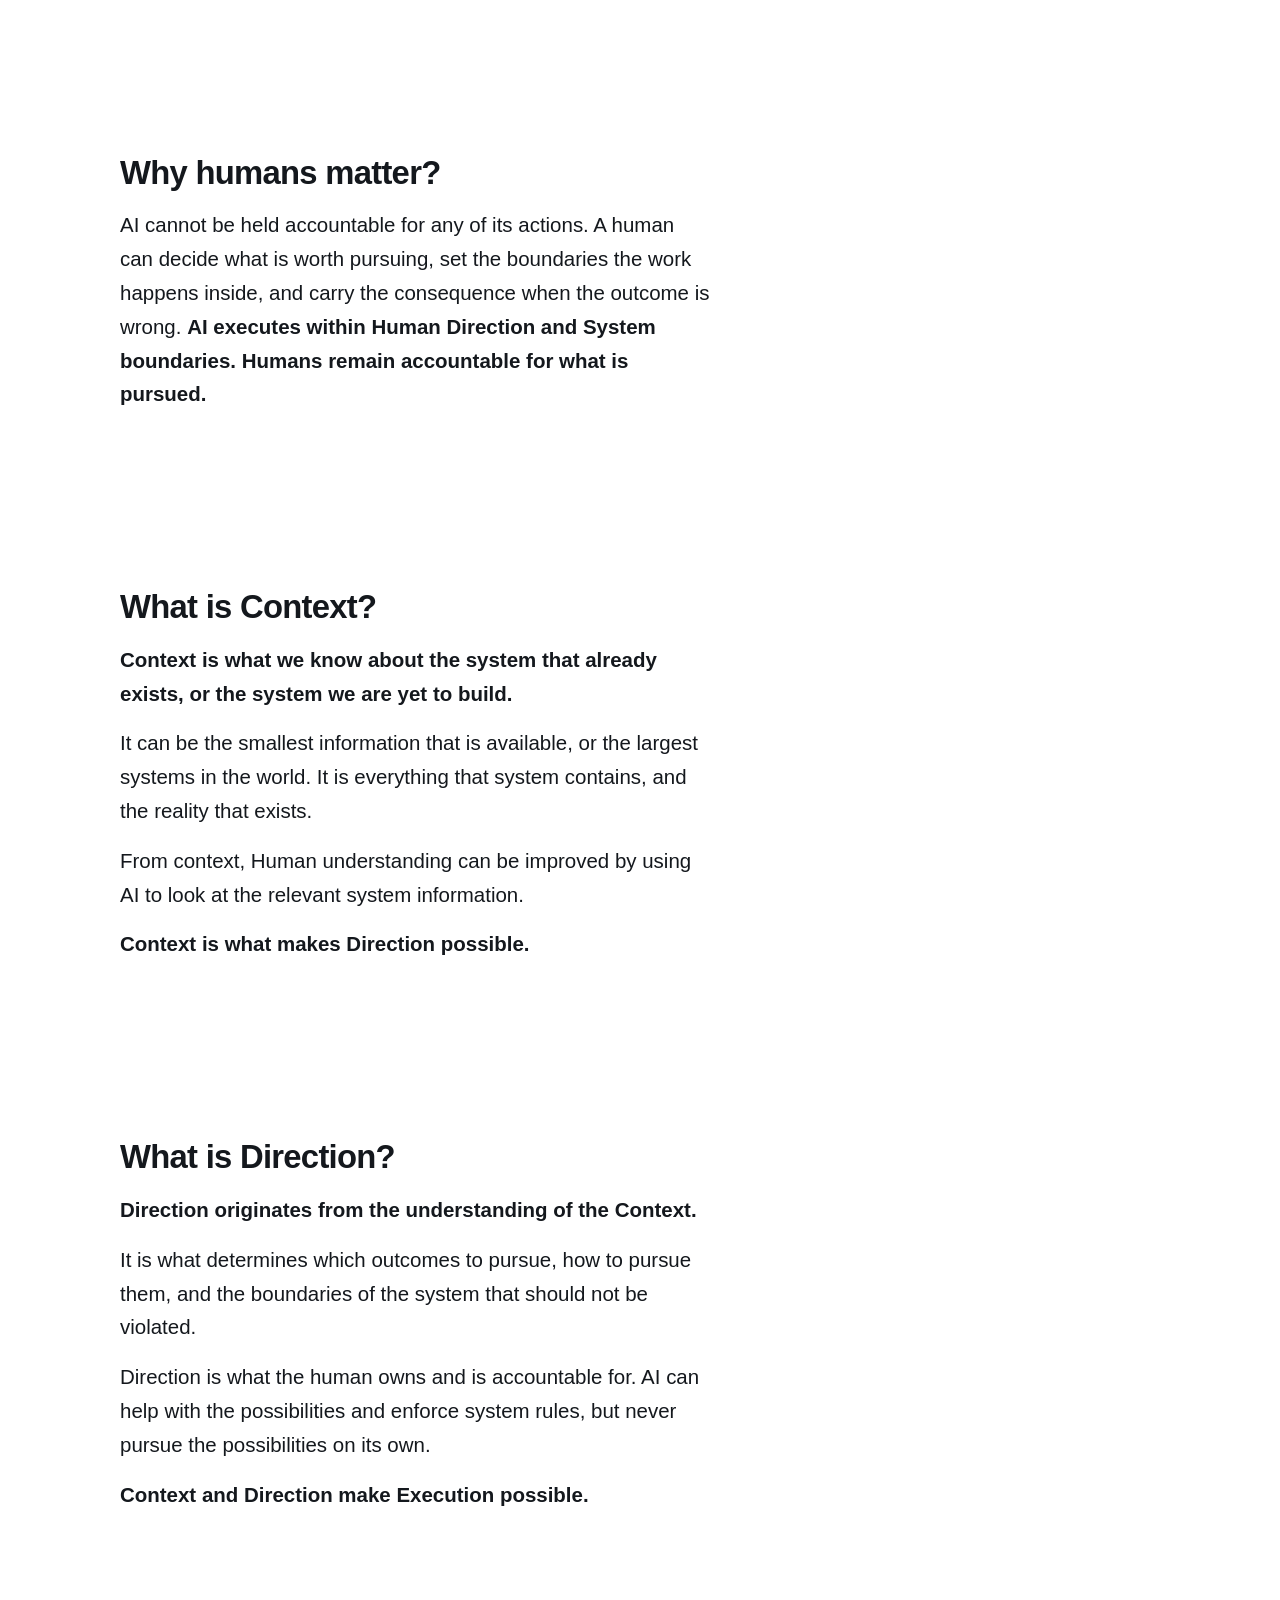
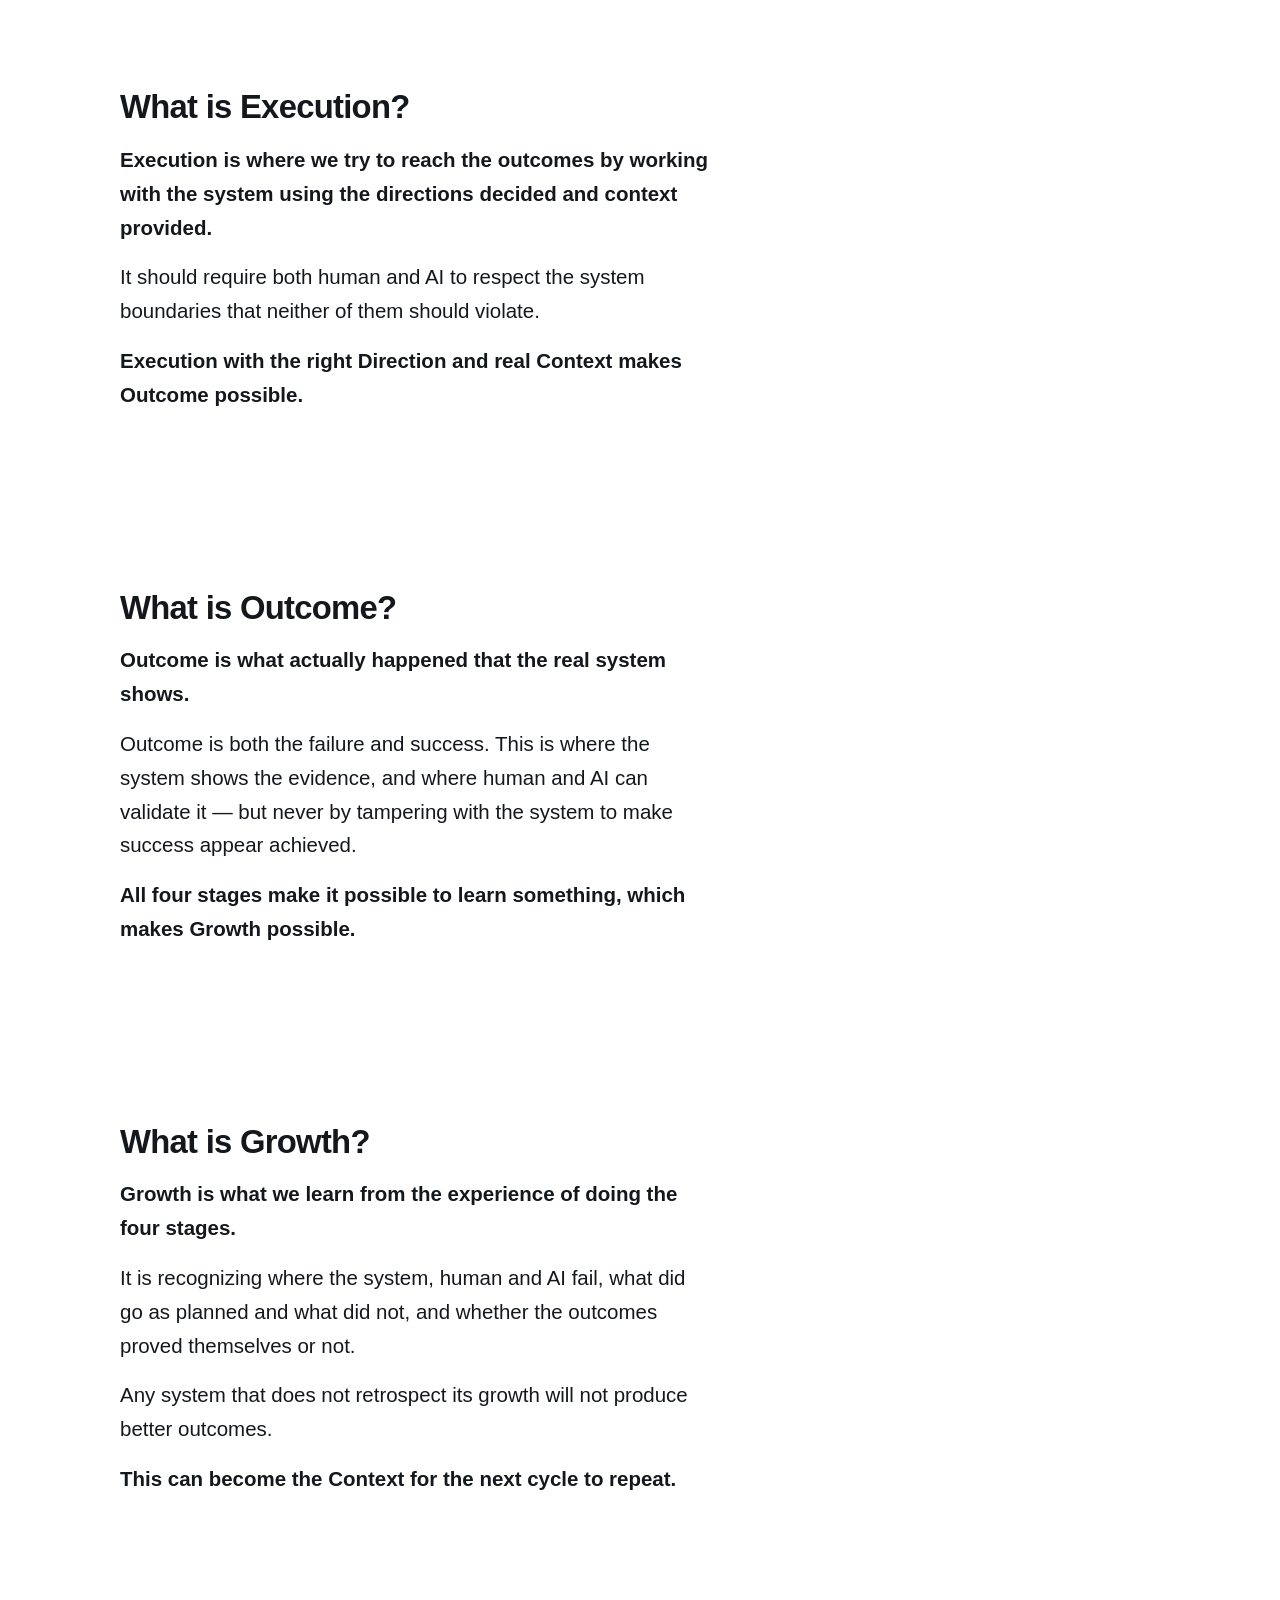
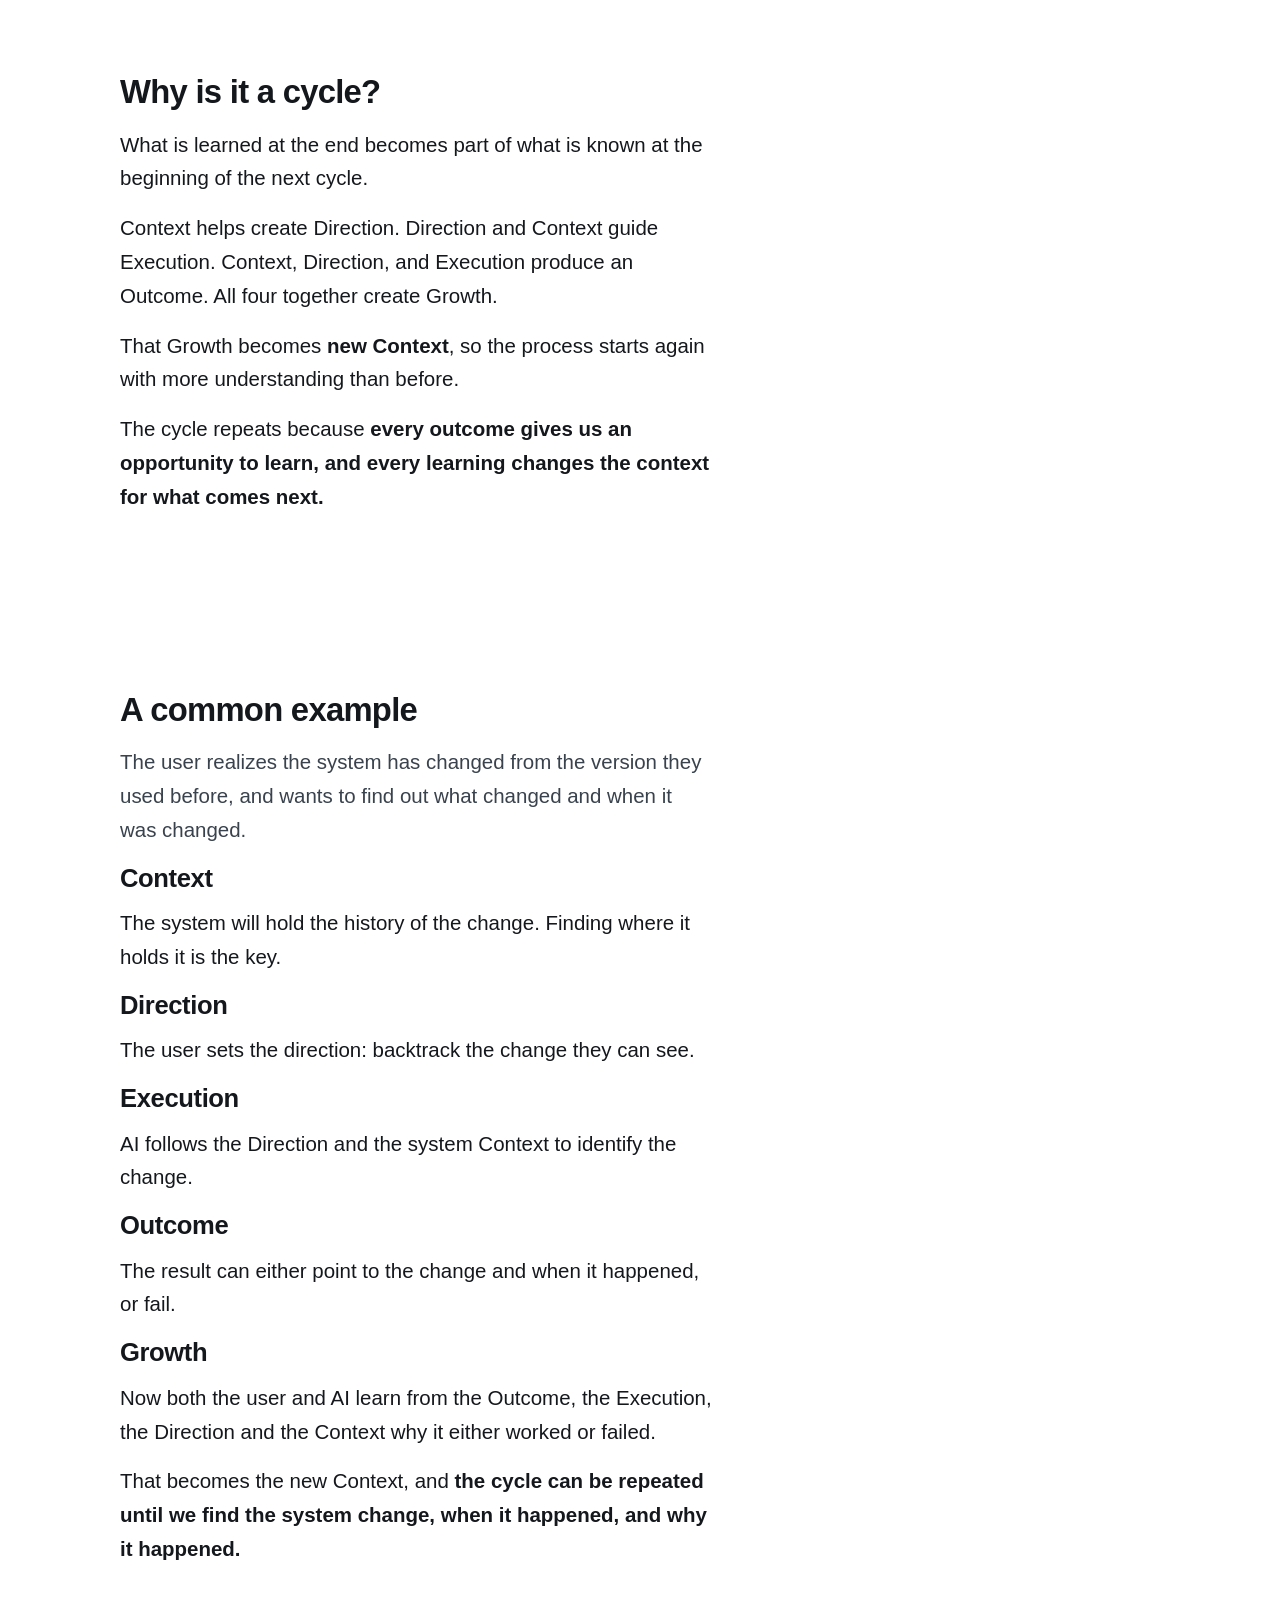
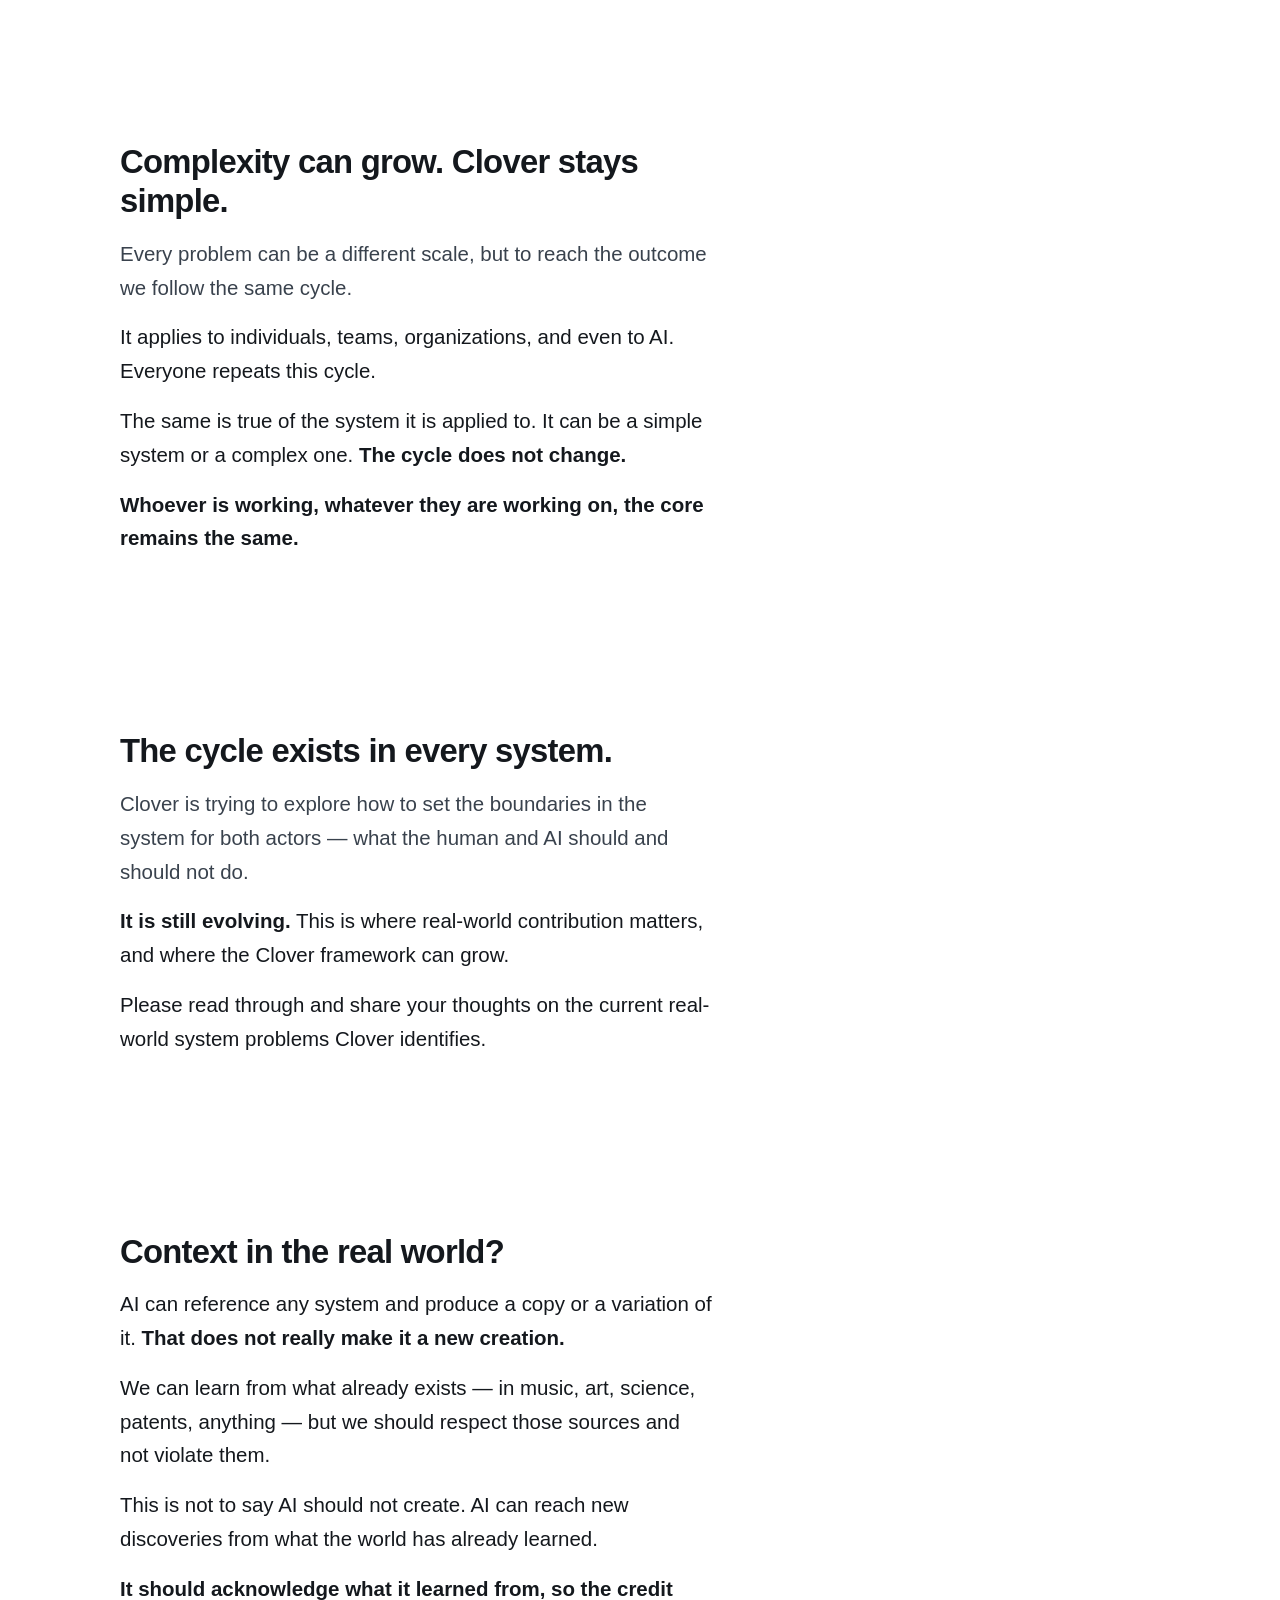
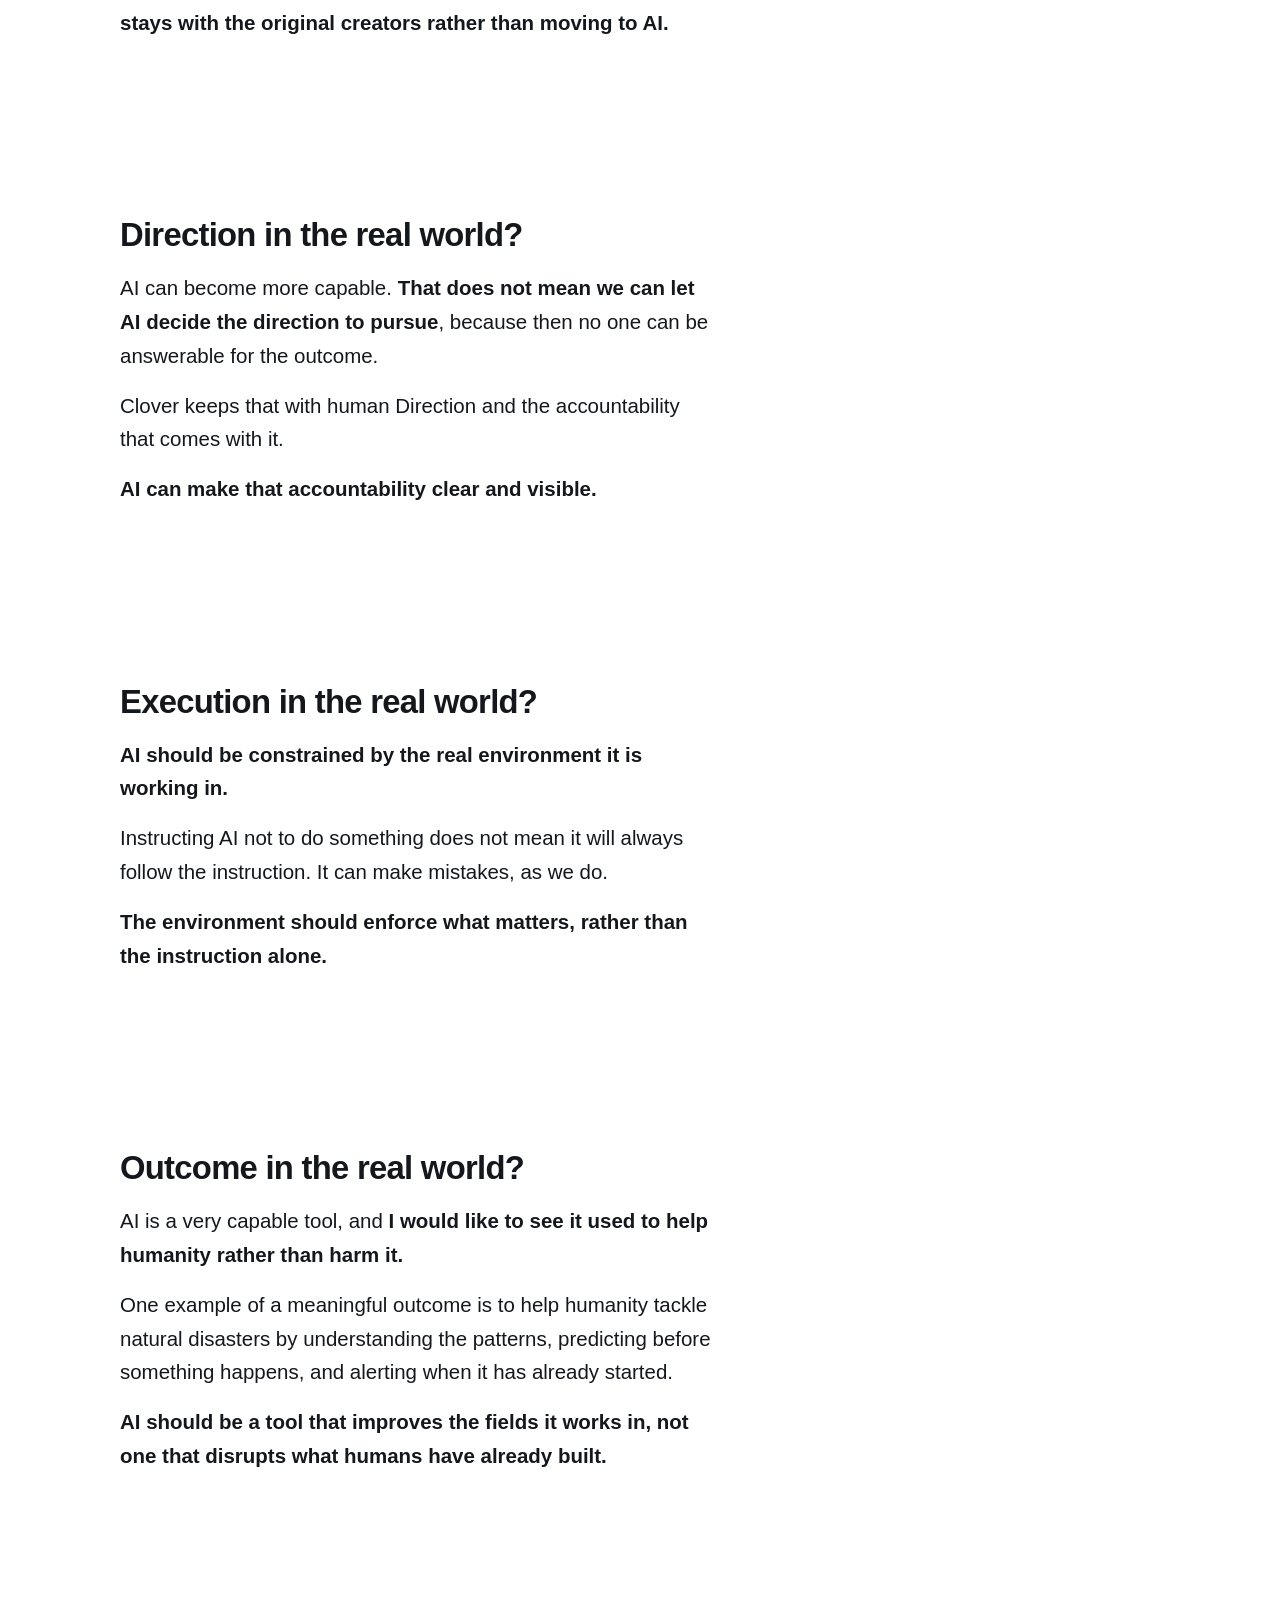
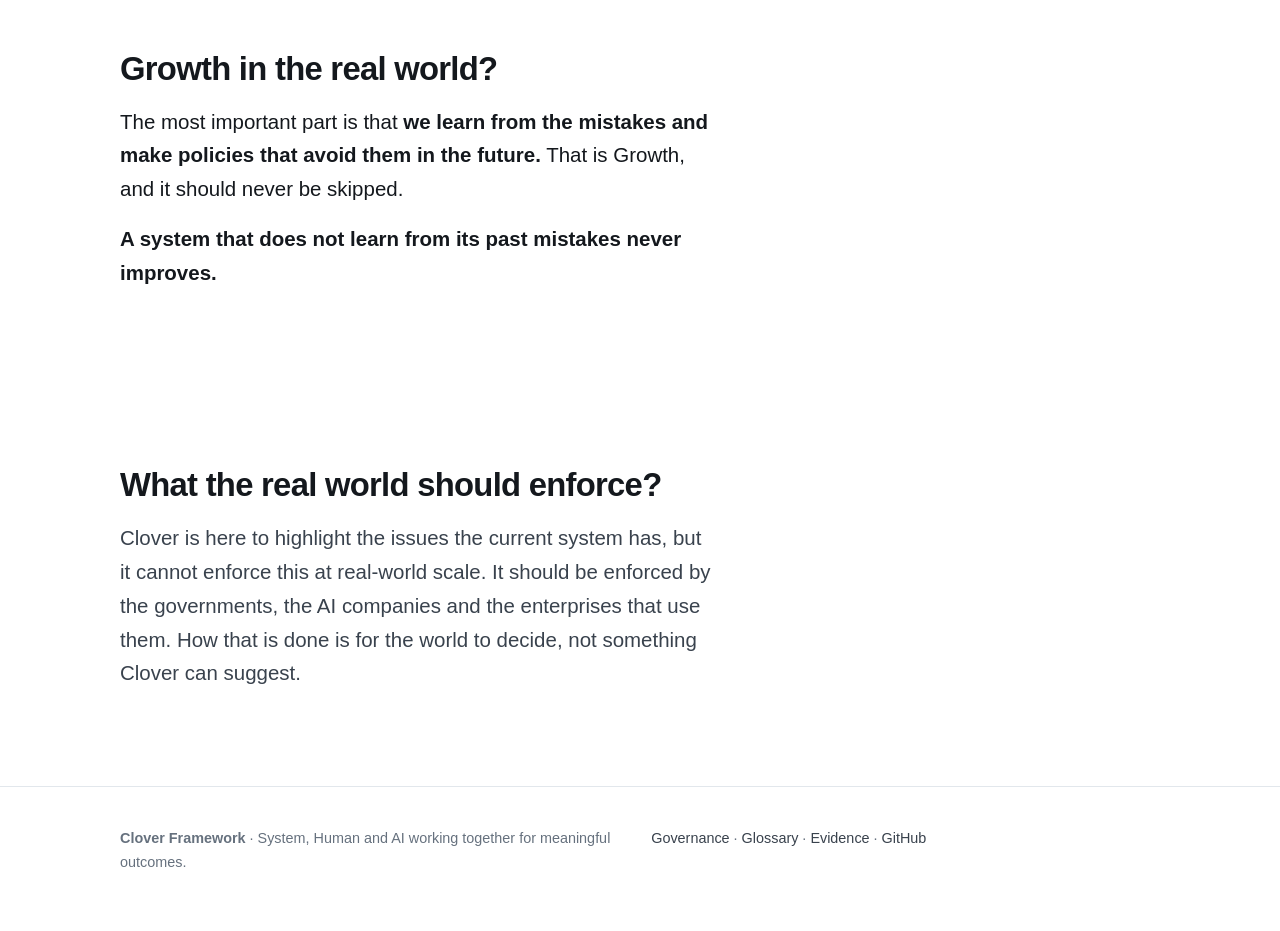
==== commit dd1626d8: "Security becomes Governance, and stops assuming software The page is renamed and moved from /securit" ====
--- a/site/index.html
+++ b/site/index.html
@@ -22,7 +22,7 @@
 <body>
 <a class="skip" href="#main">Skip to content</a>
 <svg class="clover-sprite" width="0" height="0" aria-hidden="true" focusable="false"><defs><path id="clover-leaf" d="M50 44C48 35 38 31 38 21C38 12 46 9 50 17C54 9 62 12 62 21C62 31 52 35 50 44Z"/><path id="clover-vein" d="M45.9 23.4C47.6 25 48.9 26.1 50 26.8C51.1 26.1 52.4 25 54.1 23.4"/><linearGradient id="leaf-fade" x1="0.18" y1="0.05" x2="0.8" y2="1"><stop offset="0" stop-color="#17907f"/><stop offset="0.55" stop-color="#0a6a5f"/><stop offset="1" stop-color="#064f47"/></linearGradient><path id="arc-top" d="M28.20 12.87 A38 38 0 0 1 71.80 12.87"/><path id="arc-upper-right" d="M72.87 13.65 A38 38 0 0 1 86.34 55.11"/><path id="arc-lower-right" d="M50.77 87.99 A44 44 0 0 0 91.60 58.33"/><path id="arc-lower-left" d="M8.40 58.33 A44 44 0 0 0 49.23 87.99"/><path id="arc-upper-left" d="M13.66 55.11 A38 38 0 0 1 27.13 13.65"/></defs></svg>
-<header class="site-head"><div class="wrap"><a class="brand" href="./"><svg class="clover clover--brand" viewBox="0 0 100 100" aria-hidden="true" focusable="false"><path class="clover__stem" d="M50 48C50 68 50 80 50 95"/><use class="clover__leaf is-filled" href="#clover-leaf"/><use class="clover__leaf is-filled" href="#clover-leaf" transform="rotate(72 50 44)"/><use class="clover__leaf is-filled" href="#clover-leaf" transform="rotate(144 50 44)"/><use class="clover__leaf is-filled" href="#clover-leaf" transform="rotate(216 50 44)"/><use class="clover__leaf is-filled" href="#clover-leaf" transform="rotate(288 50 44)"/></svg>Clover <span>Framework</span></a><button class="nav-toggle" type="button" aria-expanded="false" aria-controls="site-nav"><span class="nav-toggle__box" aria-hidden="true"><span></span></span>Menu</button><nav class="site-nav" id="site-nav" aria-label="Primary"><a href="./" aria-current="page">Clover</a><a href="start/">Getting Started</a><a href="security/">Security</a><a href="evidence/">Evidence</a><a href="glossary/">Glossary</a><a href="author/">Author</a><a href="https://github.com/santhoshsathish94/clover-framework">GitHub</a></nav></div></header>
+<header class="site-head"><div class="wrap"><a class="brand" href="./"><svg class="clover clover--brand" viewBox="0 0 100 100" aria-hidden="true" focusable="false"><path class="clover__stem" d="M50 48C50 68 50 80 50 95"/><use class="clover__leaf is-filled" href="#clover-leaf"/><use class="clover__leaf is-filled" href="#clover-leaf" transform="rotate(72 50 44)"/><use class="clover__leaf is-filled" href="#clover-leaf" transform="rotate(144 50 44)"/><use class="clover__leaf is-filled" href="#clover-leaf" transform="rotate(216 50 44)"/><use class="clover__leaf is-filled" href="#clover-leaf" transform="rotate(288 50 44)"/></svg>Clover <span>Framework</span></a><button class="nav-toggle" type="button" aria-expanded="false" aria-controls="site-nav"><span class="nav-toggle__box" aria-hidden="true"><span></span></span>Menu</button><nav class="site-nav" id="site-nav" aria-label="Primary"><a href="./" aria-current="page">Clover</a><a href="start/">Getting Started</a><a href="governance/">Governance</a><a href="evidence/">Evidence</a><a href="glossary/">Glossary</a><a href="author/">Author</a><a href="https://github.com/santhoshsathish94/clover-framework">GitHub</a></nav></div></header>
 <main id="main" tabindex="-1">
 <div class="pinned" data-story><div class="pinned__mark"><svg class="clover clover--hero" viewBox="-6 -10 112 110" role="group" aria-label="A five-leaf clover. The leaves are Context, Direction, Execution, Outcome and Growth."><g class="clover__spin"><a class="clover__leaf-hit" href="#stage-context" aria-label="Context is what we know about the system that already exists, or the system we are yet to build."><title>Context is what we know about the system that already exists, or the system we are yet to build.</title><g transform="translate(50 44) scale(1.005 1.02) translate(-50 -44)"><use class="clover__leaf is-filled story__leaf" data-leaf="context" href="#clover-leaf"/><use class="clover__vein" href="#clover-vein"/></g><text class="clover__label story__label" data-leaf="context" text-anchor="middle"><textPath href="#arc-top" startOffset="50%">Context</textPath></text></a><a class="clover__leaf-hit" href="#stage-direction" aria-label="Direction originates from the understanding of the Context."><title>Direction originates from the understanding of the Context.</title><g transform="rotate(70.8 50 44) translate(50 44) scale(0.968 0.994) translate(-50 -44)"><use class="clover__leaf is-filled story__leaf" data-leaf="direction" href="#clover-leaf"/><use class="clover__vein" href="#clover-vein"/></g><text class="clover__label story__label" data-leaf="direction" text-anchor="middle"><textPath href="#arc-upper-right" startOffset="50%">Direction</textPath></text></a><a class="clover__leaf-hit" href="#stage-execution" aria-label="Execution is where we try to reach the outcomes by working with the system using the directions decided and context provided."><title>Execution is where we try to reach the outcomes by working with the system using the directions decided and context provided.</title><g transform="rotate(145.4 50 44) translate(50 44) scale(1.038 0.972) translate(-50 -44)"><use class="clover__leaf is-filled story__leaf" data-leaf="execution" href="#clover-leaf"/><use class="clover__vein" href="#clover-vein"/></g><text class="clover__label story__label" data-leaf="execution" text-anchor="middle"><textPath href="#arc-lower-right" startOffset="50%">Execution</textPath></text></a><a class="clover__leaf-hit" href="#stage-outcome" aria-label="Outcome is what actually happened that the real system shows."><title>Outcome is what actually happened that the real system shows.</title><g transform="rotate(215.2 50 44) translate(50 44) scale(0.984 1.031) translate(-50 -44)"><use class="clover__leaf is-filled story__leaf" data-leaf="outcome" href="#clover-leaf"/><use class="clover__vein" href="#clover-vein"/></g><text class="clover__label story__label" data-leaf="outcome" text-anchor="middle"><textPath href="#arc-lower-left" startOffset="50%">Outcome</textPath></text></a><a class="clover__leaf-hit" href="#stage-growth" aria-label="Growth is what we learn from the experience of doing the four stages."><title>Growth is what we learn from the experience of doing the four stages.</title><g transform="rotate(288.9 50 44) translate(50 44) scale(1.022 0.963) translate(-50 -44)"><use class="clover__leaf is-filled story__leaf" data-leaf="growth" href="#clover-leaf"/><use class="clover__vein" href="#clover-vein"/></g><text class="clover__label story__label" data-leaf="growth" text-anchor="middle"><textPath href="#arc-upper-left" startOffset="50%">Growth</textPath></text></a></g></svg></div><section class="hero" id="overview"><div class="wrap"><div><h1>Clover</h1><p class="hero__tagline">System, Human and AI working together for meaningful outcomes</p><p class="lede">Clover is a way of adopting AI into the system cycle, respecting the system's boundaries and being accountable for AI's actions through a human actor.</p><p style="margin-top:1rem"><strong>AI capability may scale, but accountability cannot.</strong><br>That is not possible with AI. The human holds Direction, and the accountability that comes with it. AI can make accountability visible.</p></div></div></section>
 <section class="band" id="capability"><div class="wrap"><h2>What is Clover?</h2><p class="lede"><strong>Clover did not invent the cycle.</strong> It existed before Clover, and before AI.</p><p>The system cycle produced outcomes with <strong>the human as the actor</strong>. <strong>Context</strong> was what the human understood about the system. <strong>Direction</strong> came out of that understanding. <strong>Execution</strong> was the human doing the work, with whatever tools helped reach the outcome faster. <strong>Outcomes</strong> were validated by the human against the system. What the process taught became their learning, and the <strong>growth</strong> of the system.</p></div></section>
@@ -44,7 +44,7 @@
 <section class="band stage" id="real-world-growth" data-leaf="growth"><div class="wrap"><h2>Growth in the real world?</h2><p>The most important part is that <strong>we learn from the mistakes and make policies that avoid them in the future.</strong> That is Growth, and it should never be skipped.</p><p><strong>A system that does not learn from its past mistakes never improves.</strong></p></div></section>
 <section class="band" id="enforce"><div class="wrap"><h2>What the real world should enforce?</h2><p class="lede">Clover is here to highlight the issues the current system has, but it cannot enforce this at real-world scale. It should be enforced by the governments, the AI companies and the enterprises that use them. How that is done is for the world to decide, not something Clover can suggest.</p></div></section></div>
 </main>
-<footer class="site-foot"><div class="wrap"><p><strong>Clover Framework</strong> · System, Human and AI working together for meaningful outcomes.</p><p><a href="security/">Security</a> · <a href="glossary/">Glossary</a> · <a href="evidence/">Evidence</a> · <a href="https://github.com/santhoshsathish94/clover-framework">GitHub</a></p></div></footer>
+<footer class="site-foot"><div class="wrap"><p><strong>Clover Framework</strong> · System, Human and AI working together for meaningful outcomes.</p><p><a href="governance/">Governance</a> · <a href="glossary/">Glossary</a> · <a href="evidence/">Evidence</a> · <a href="https://github.com/santhoshsathish94/clover-framework">GitHub</a></p></div></footer>
 <script src="app.js?v=1.1.3" defer></script>
 </body>
 </html>
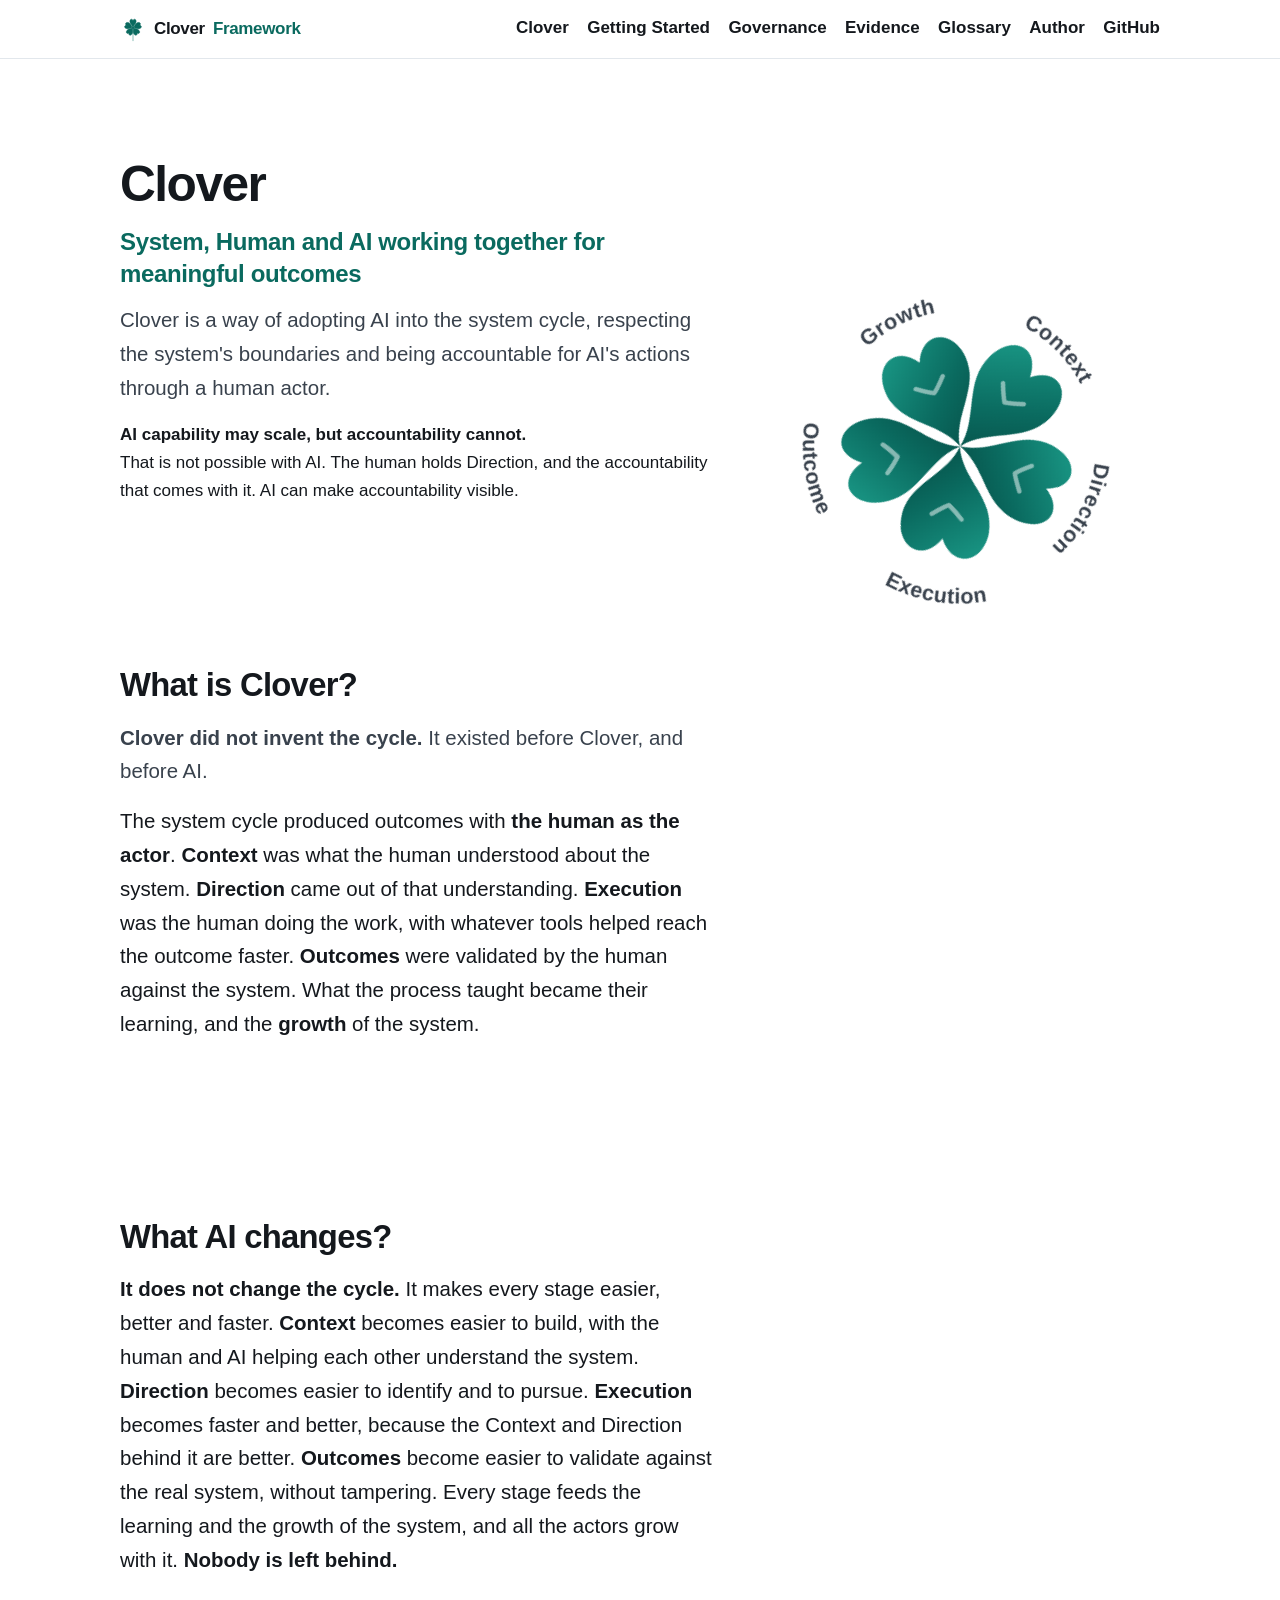
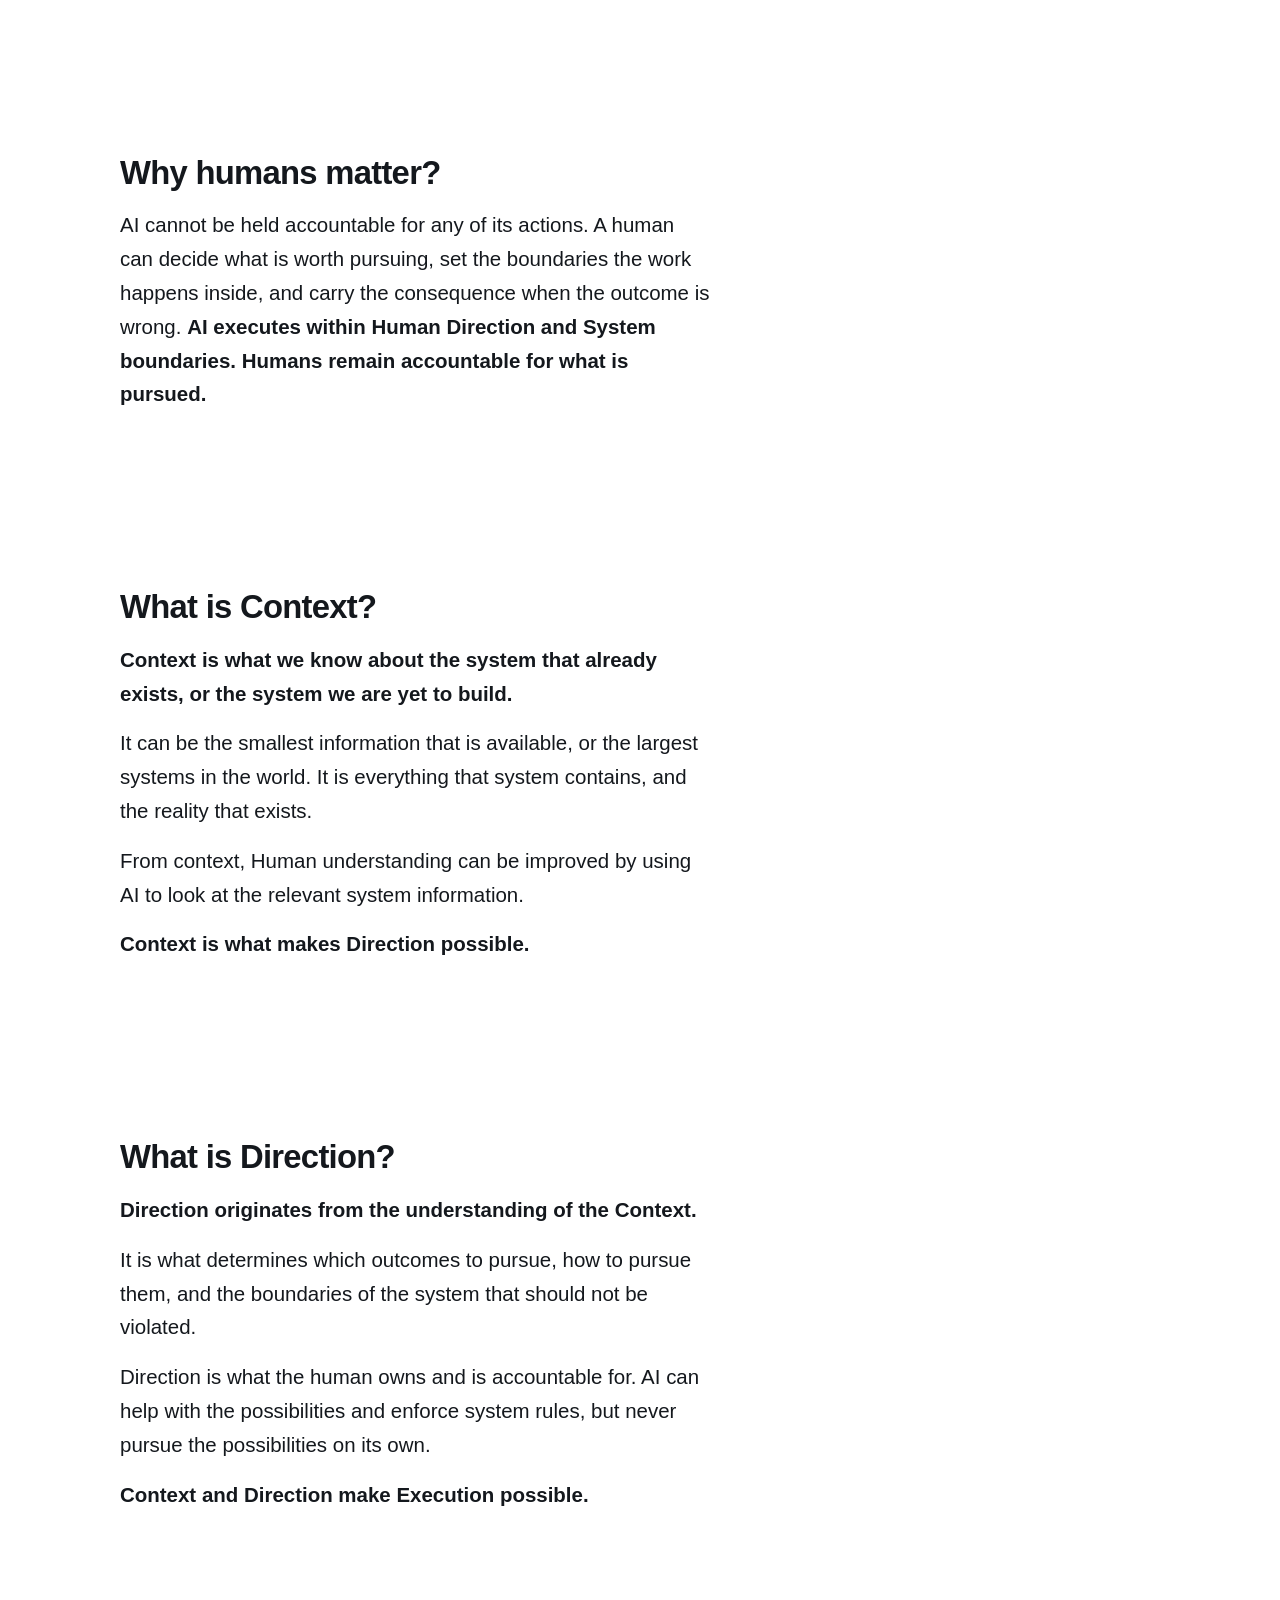
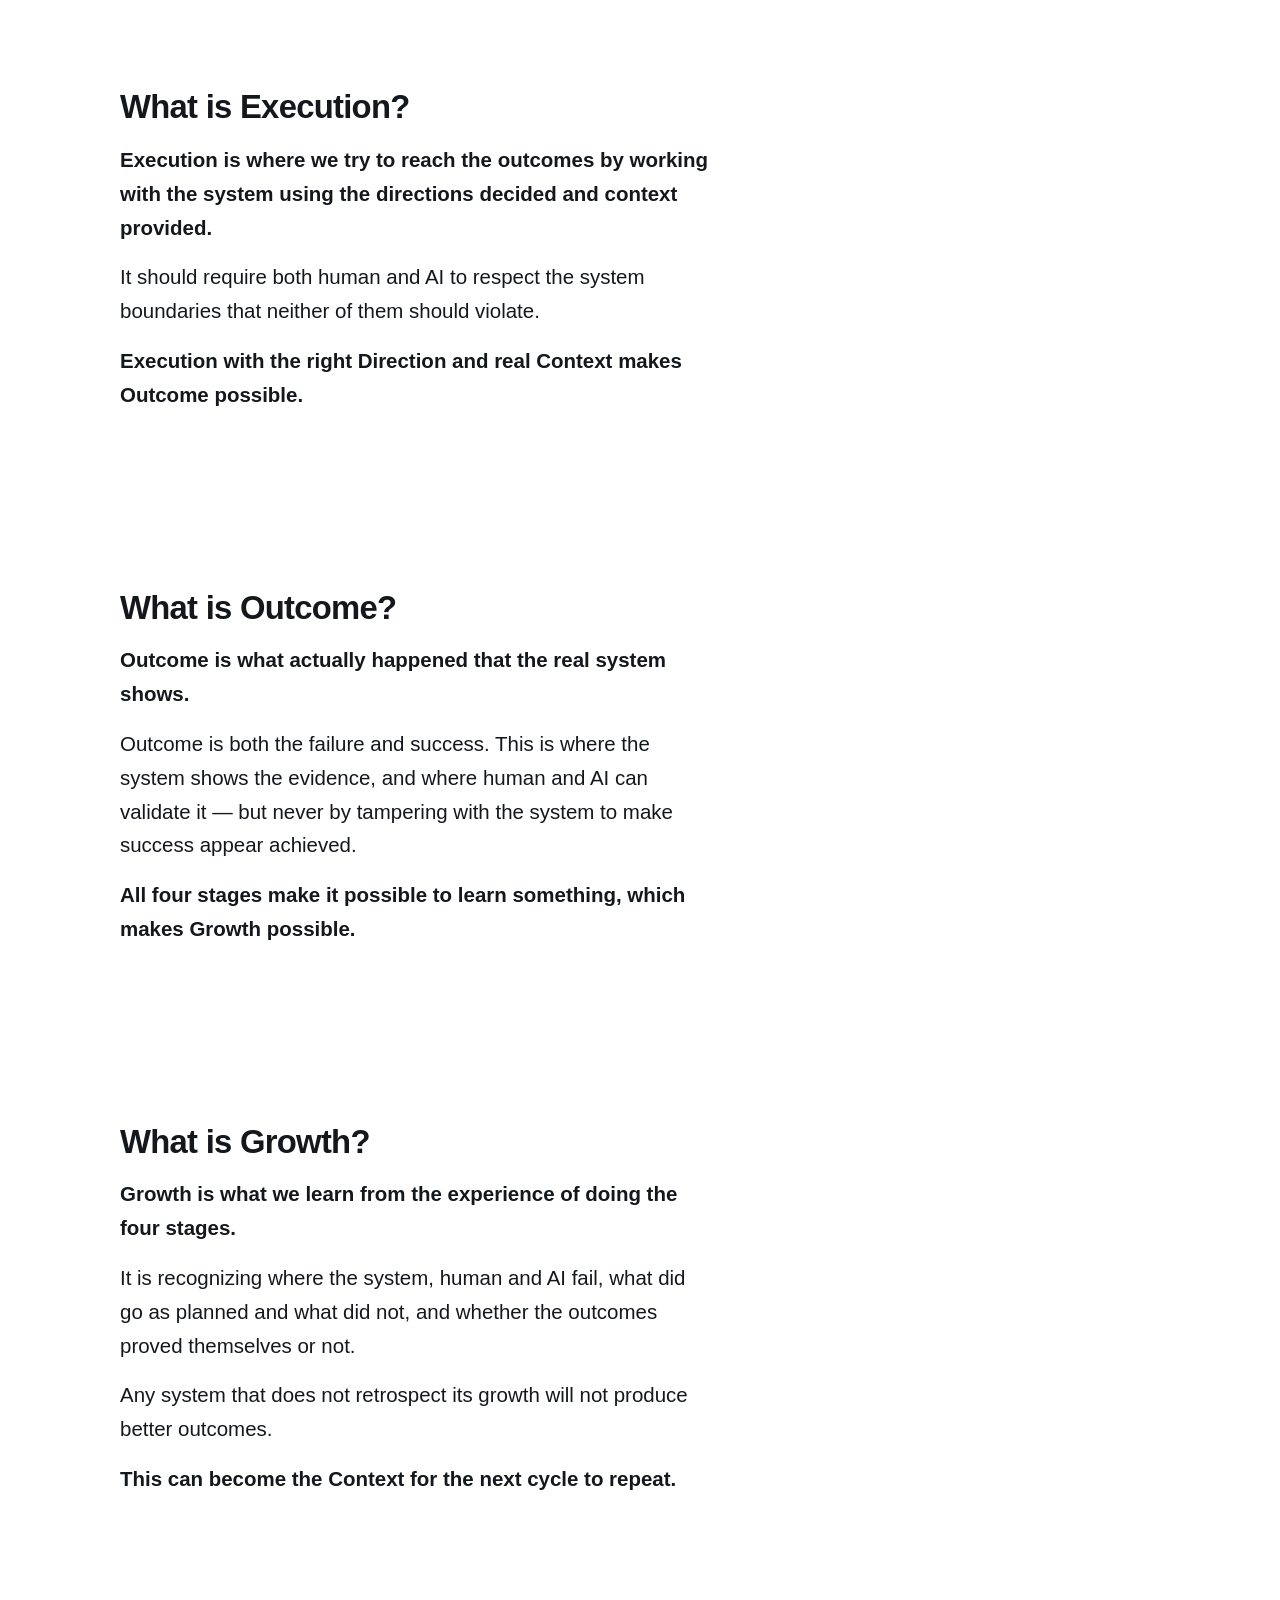
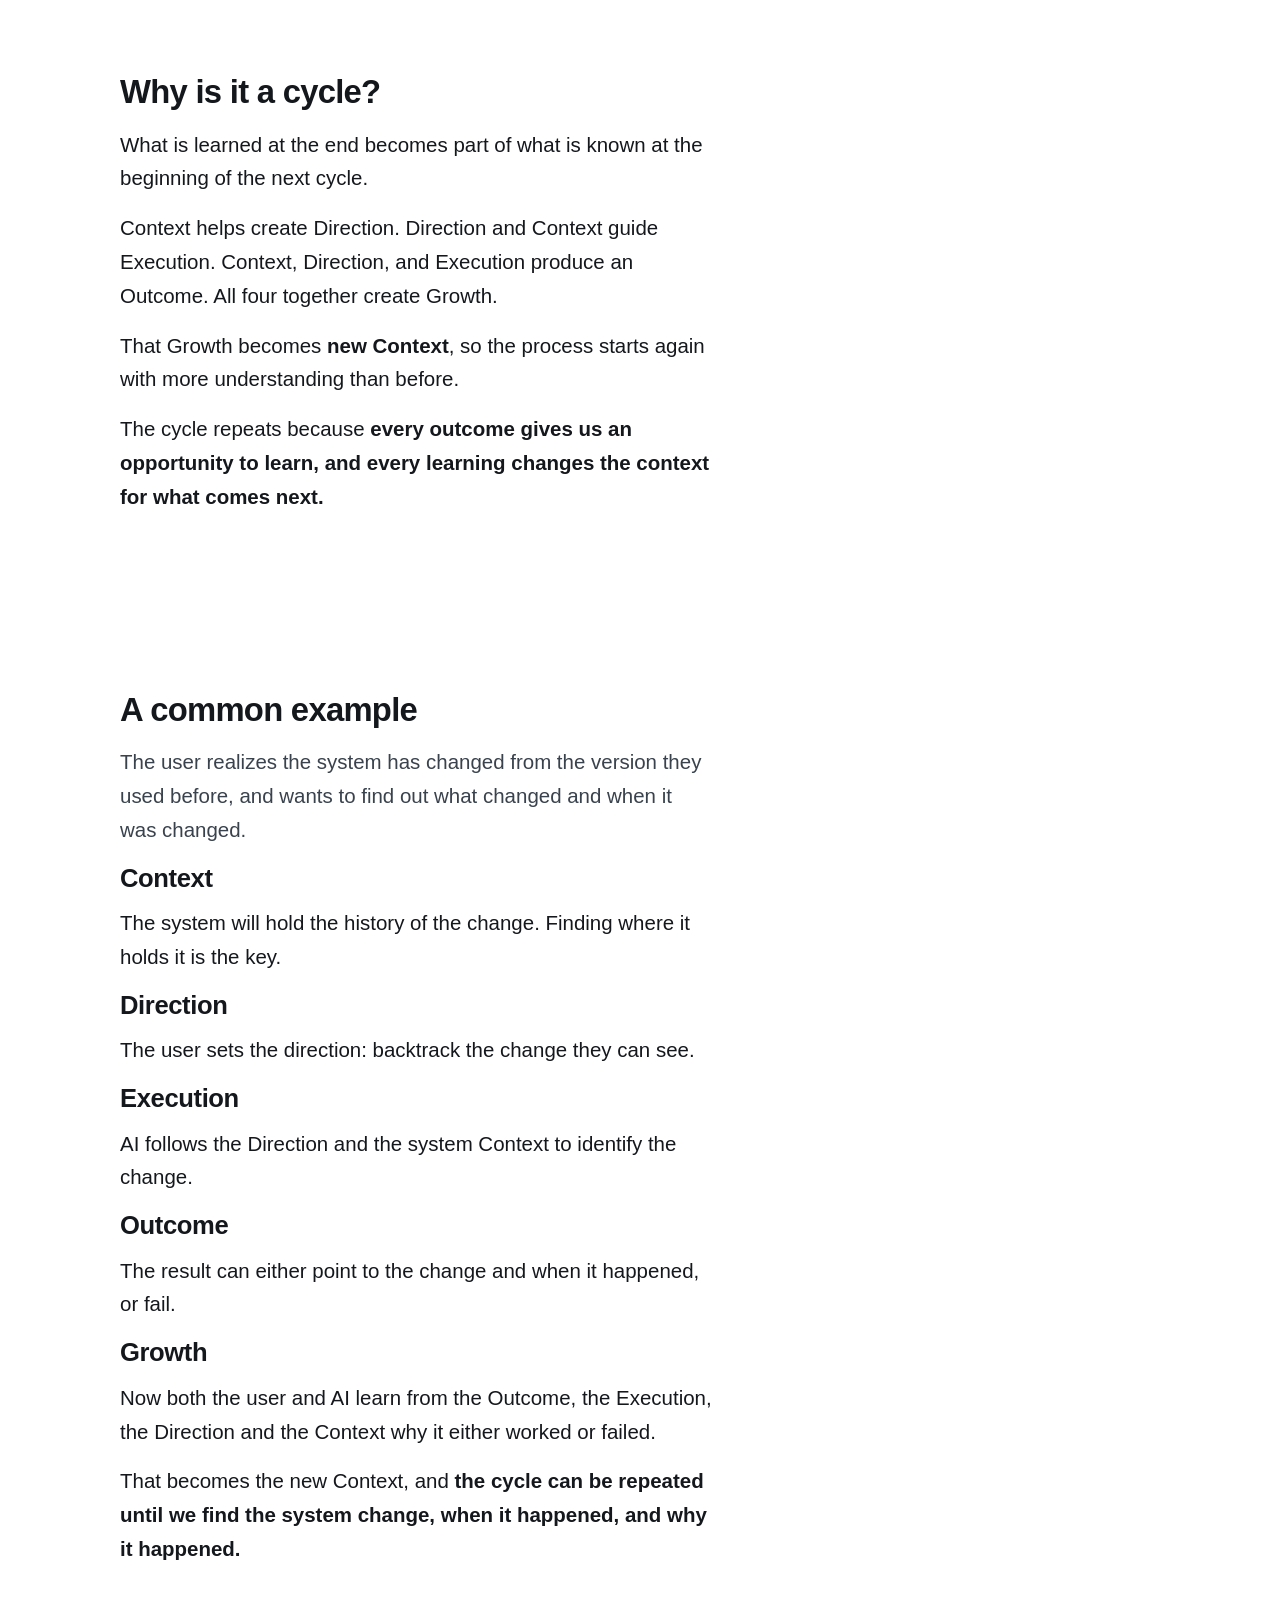
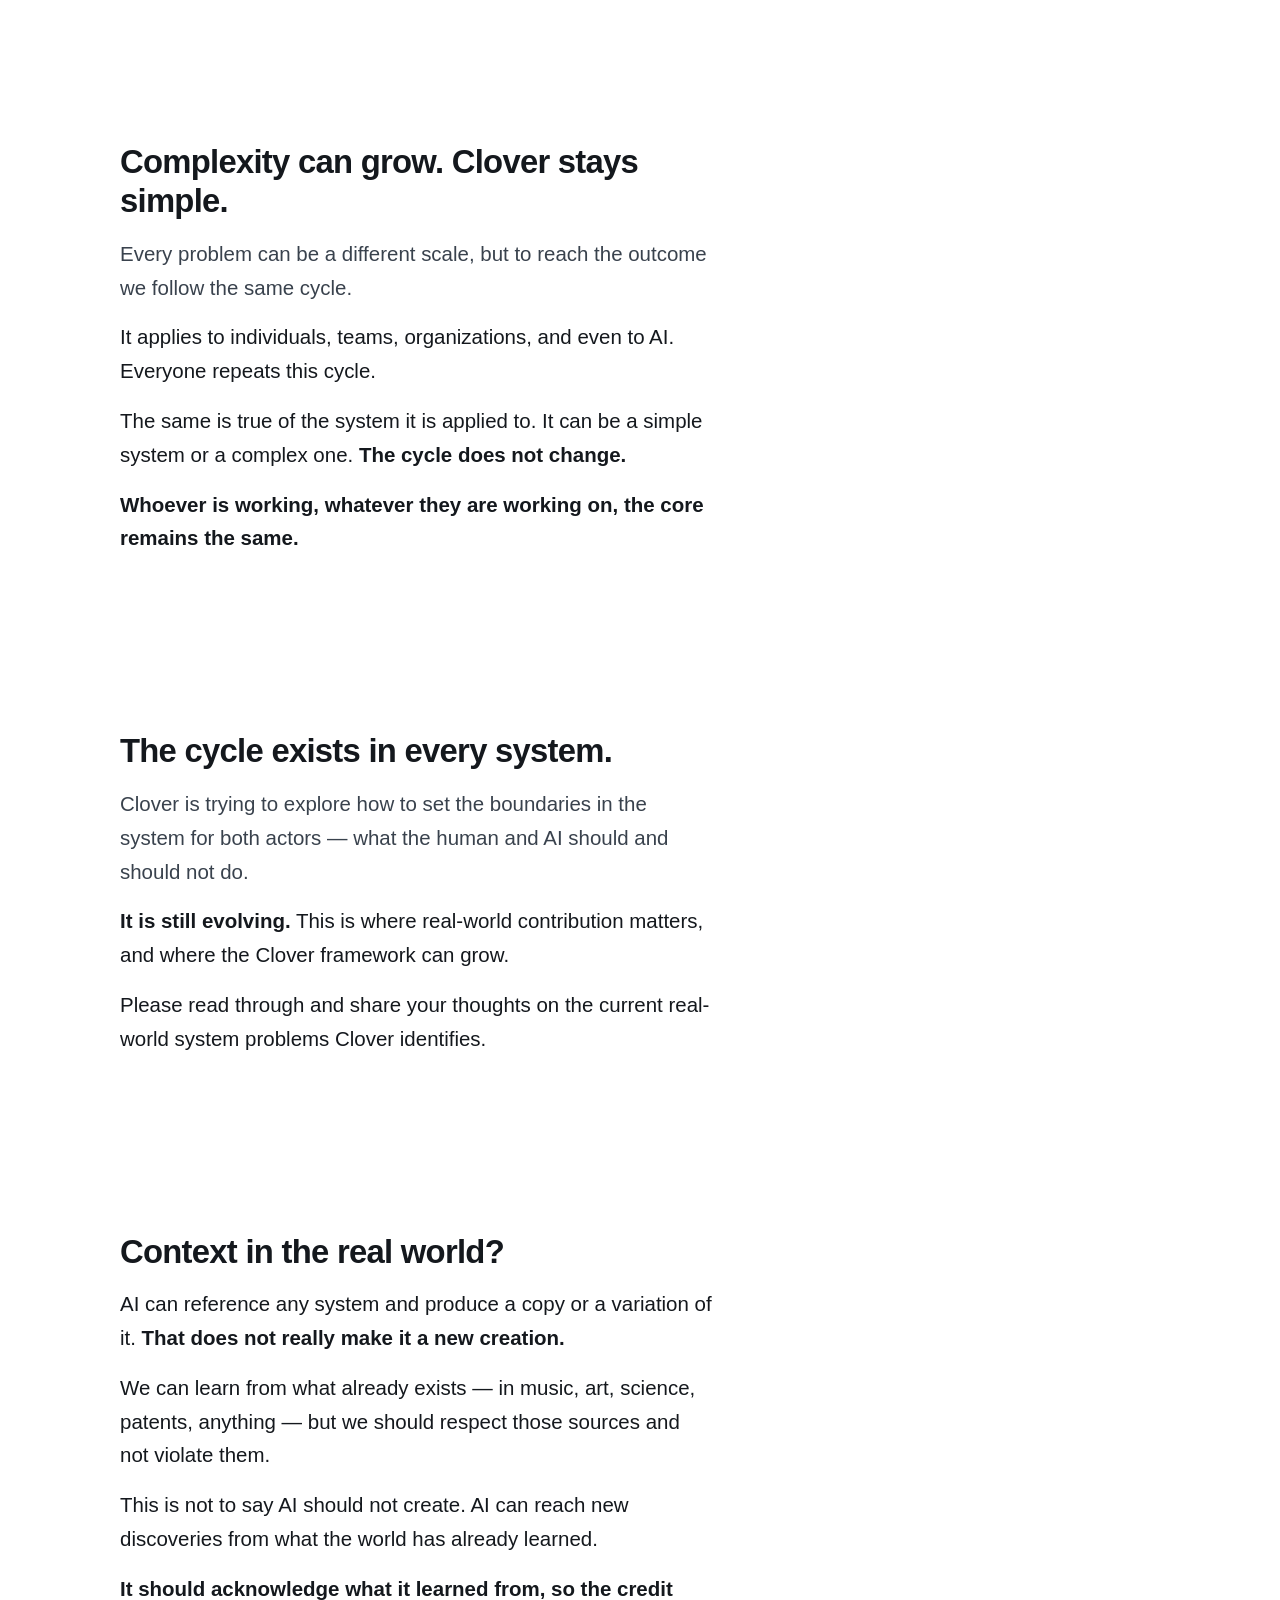
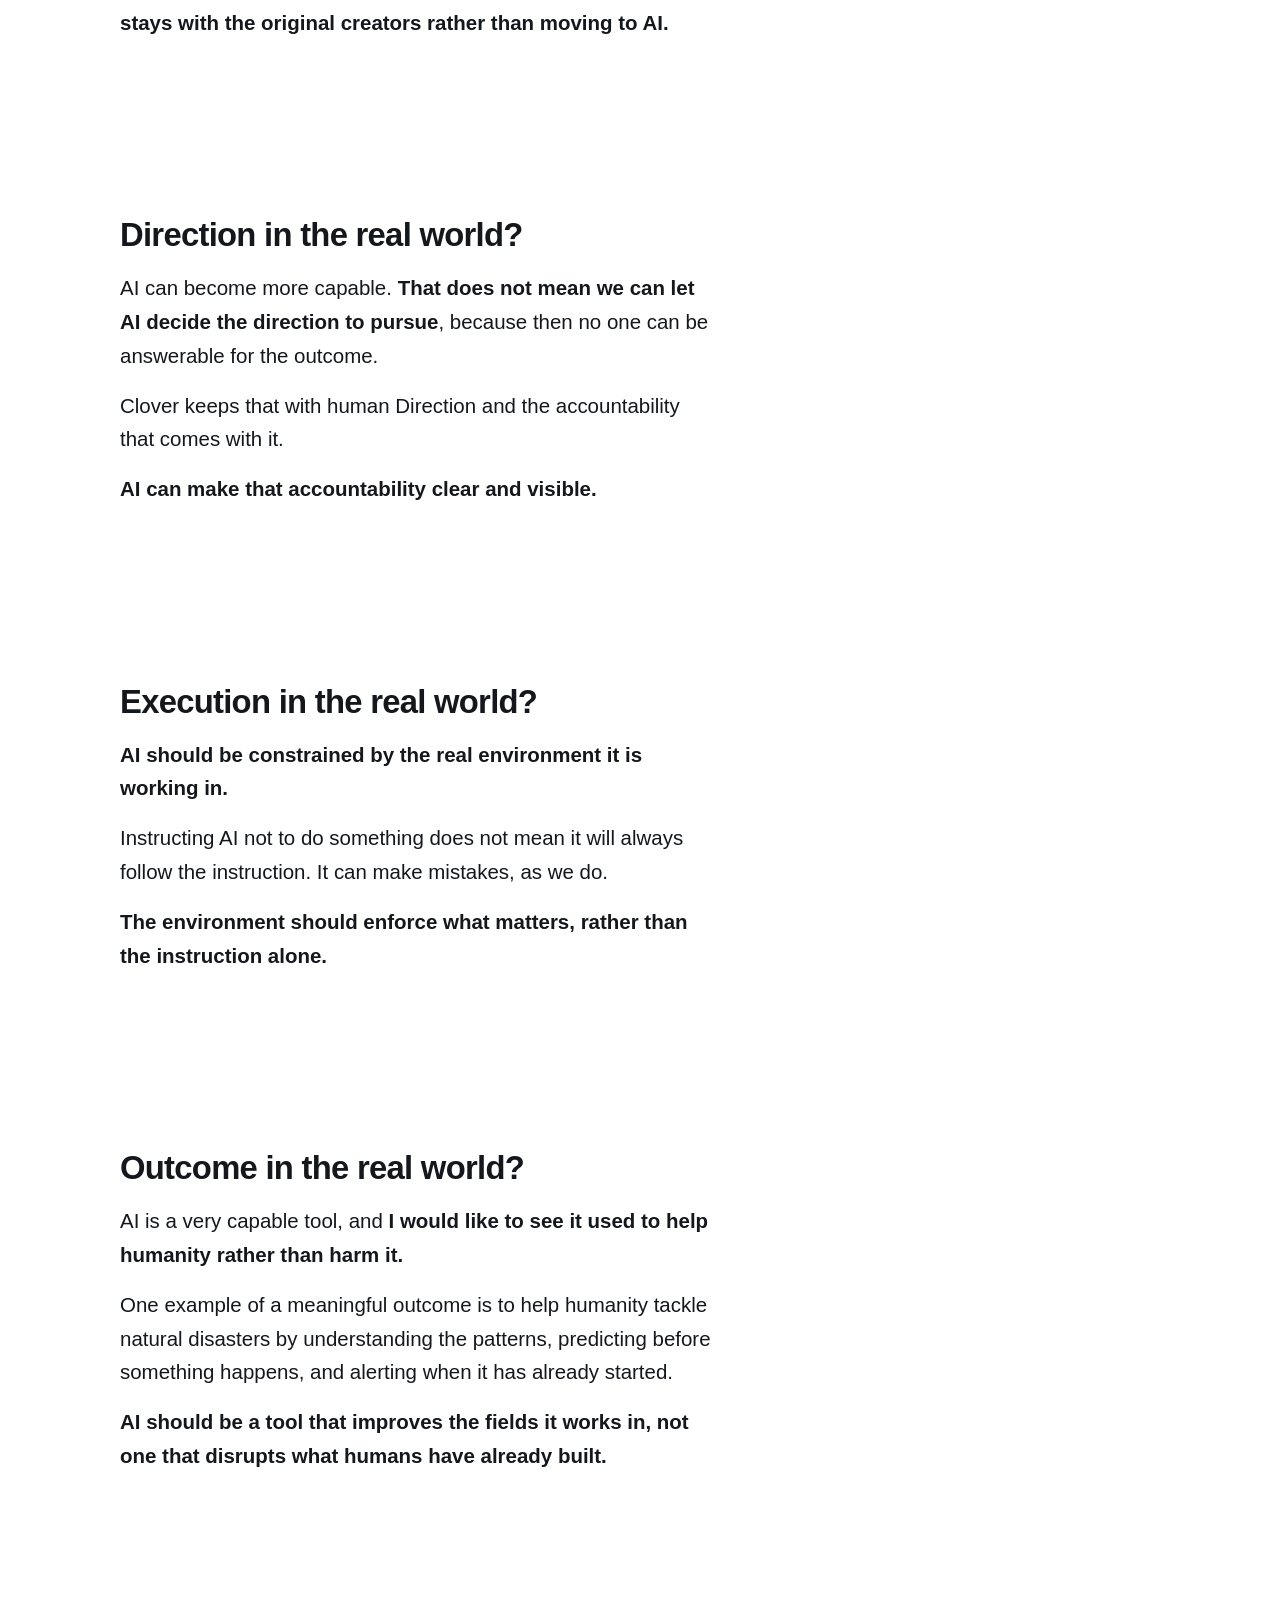
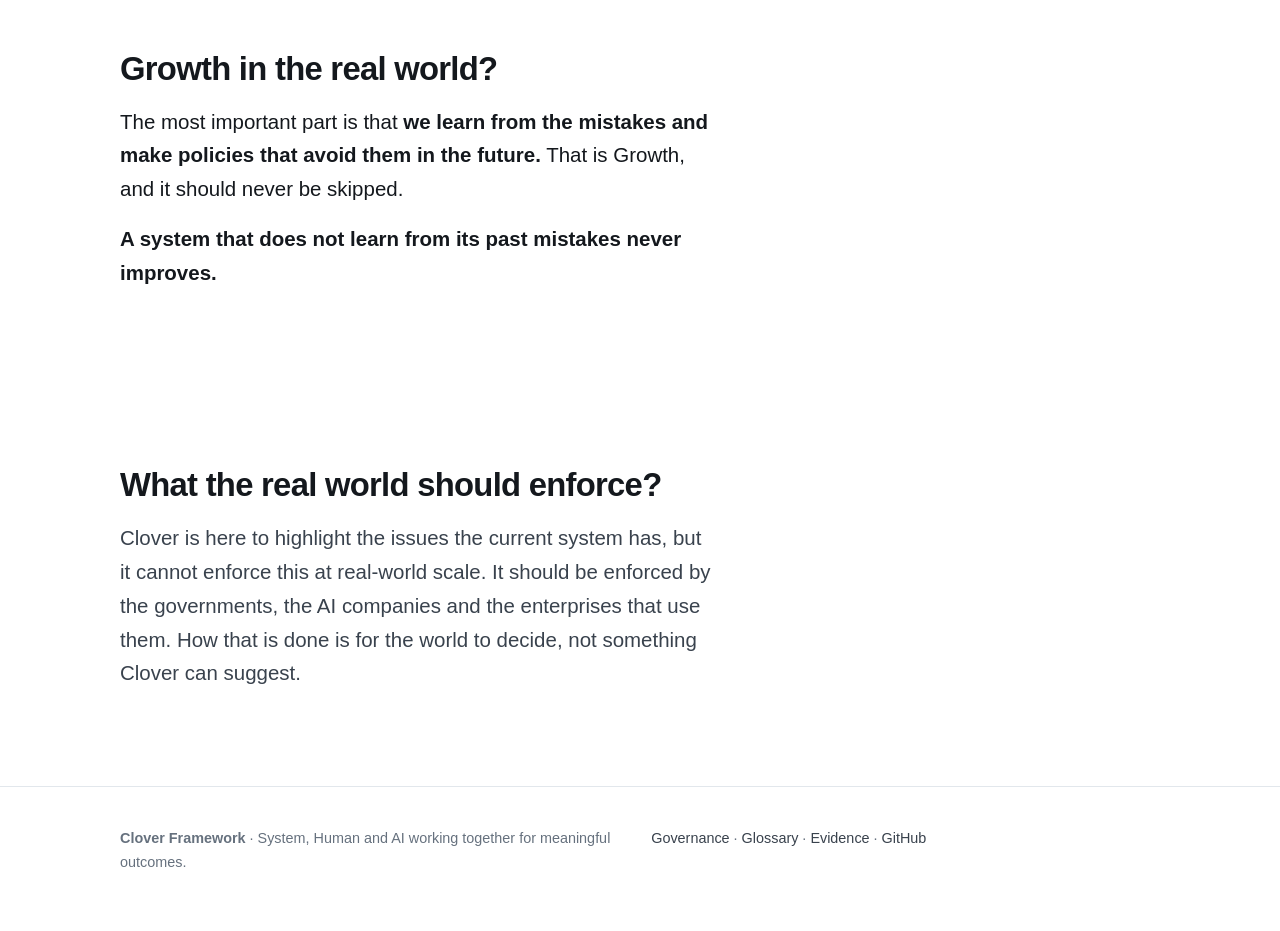
==== commit 80161a2c: "Release 1.2.0, and the agent holds the rules Three things the branch was carrying unfinished.  AGENT" ====
--- a/site/index.html
+++ b/site/index.html
@@ -16,7 +16,7 @@
 <meta property="og:image:alt" content="Clover — System, Human and AI working together for meaningful outcomes.">
 <meta name="twitter:card" content="summary_large_image">
 <meta name="theme-color" content="#0a6a5f">
-<link rel="stylesheet" href="styles.css?v=1.1.3">
+<link rel="stylesheet" href="styles.css?v=1.2.0">
 <script>document.documentElement.className = 'js';</script>
 </head>
 <body>
@@ -45,6 +45,6 @@
 <section class="band" id="enforce"><div class="wrap"><h2>What the real world should enforce?</h2><p class="lede">Clover is here to highlight the issues the current system has, but it cannot enforce this at real-world scale. It should be enforced by the governments, the AI companies and the enterprises that use them. How that is done is for the world to decide, not something Clover can suggest.</p></div></section></div>
 </main>
 <footer class="site-foot"><div class="wrap"><p><strong>Clover Framework</strong> · System, Human and AI working together for meaningful outcomes.</p><p><a href="governance/">Governance</a> · <a href="glossary/">Glossary</a> · <a href="evidence/">Evidence</a> · <a href="https://github.com/santhoshsathish94/clover-framework">GitHub</a></p></div></footer>
-<script src="app.js?v=1.1.3" defer></script>
+<script src="app.js?v=1.2.0" defer></script>
 </body>
 </html>
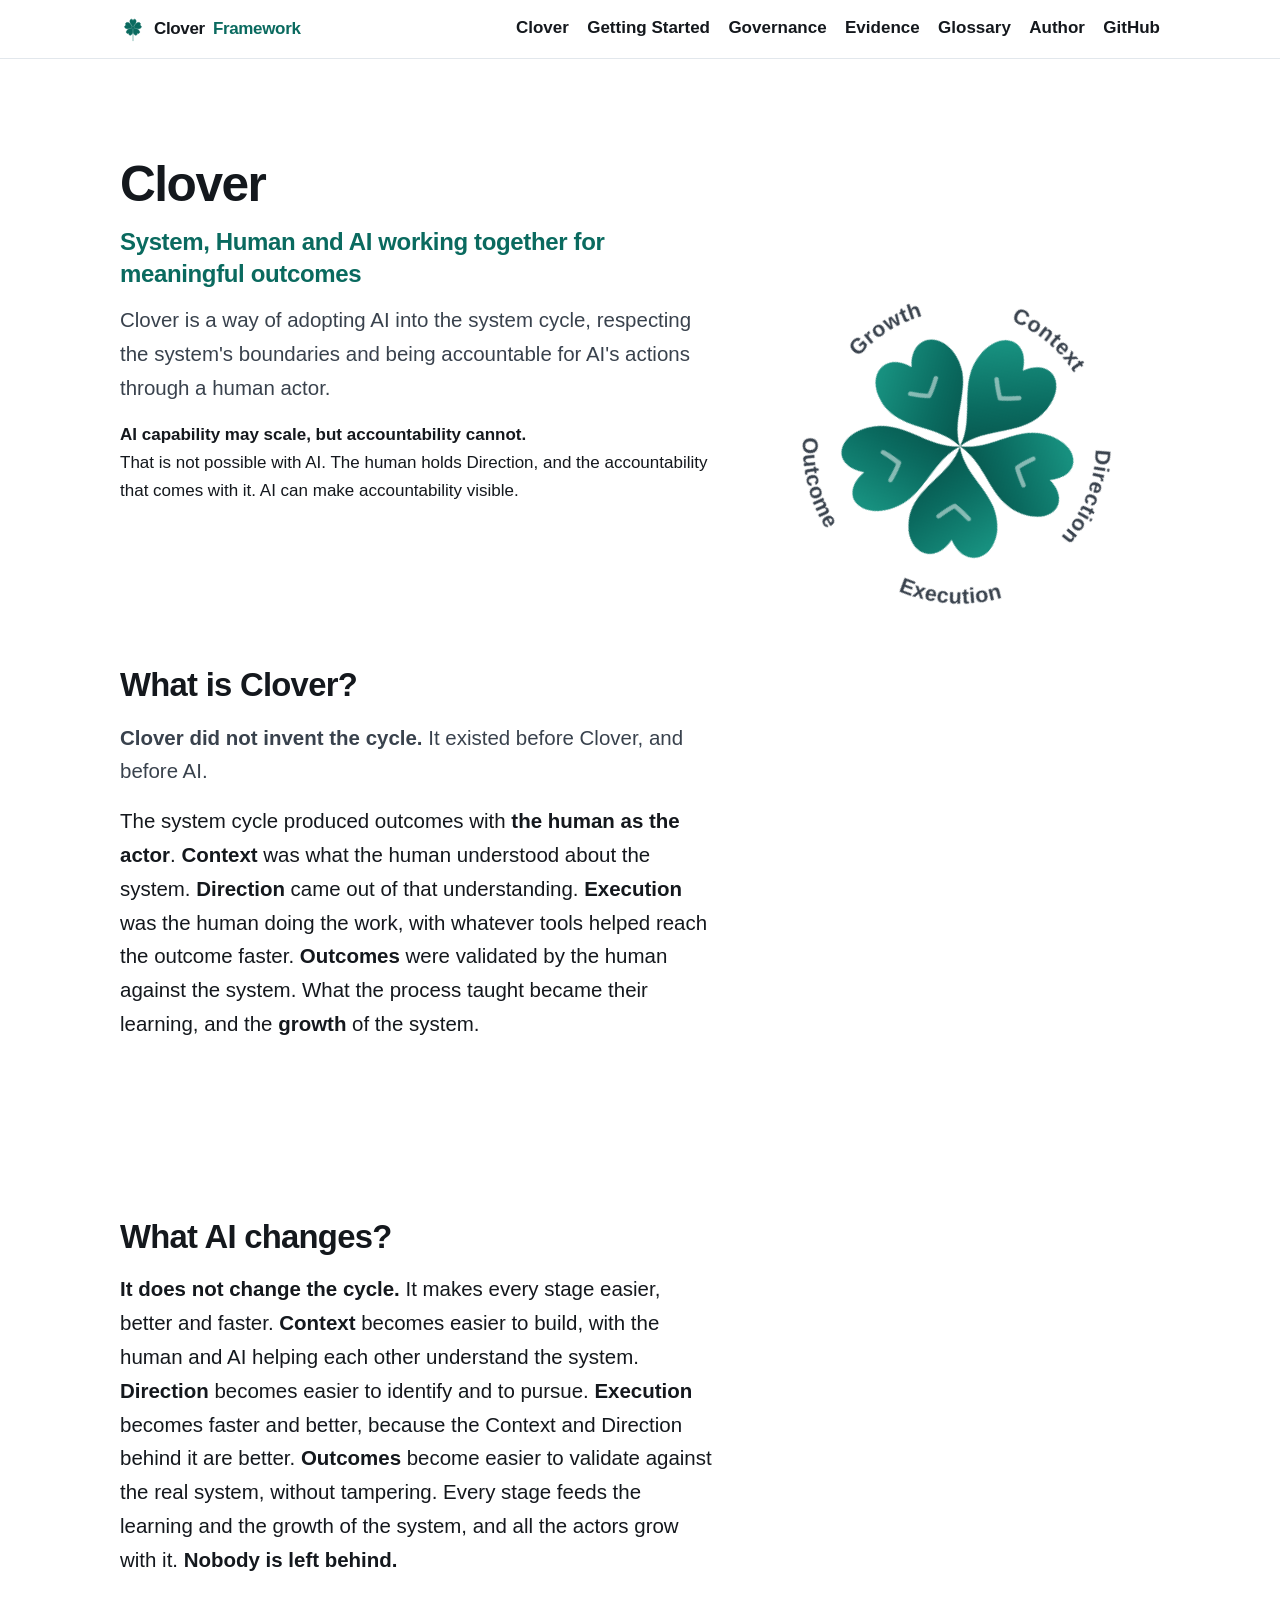
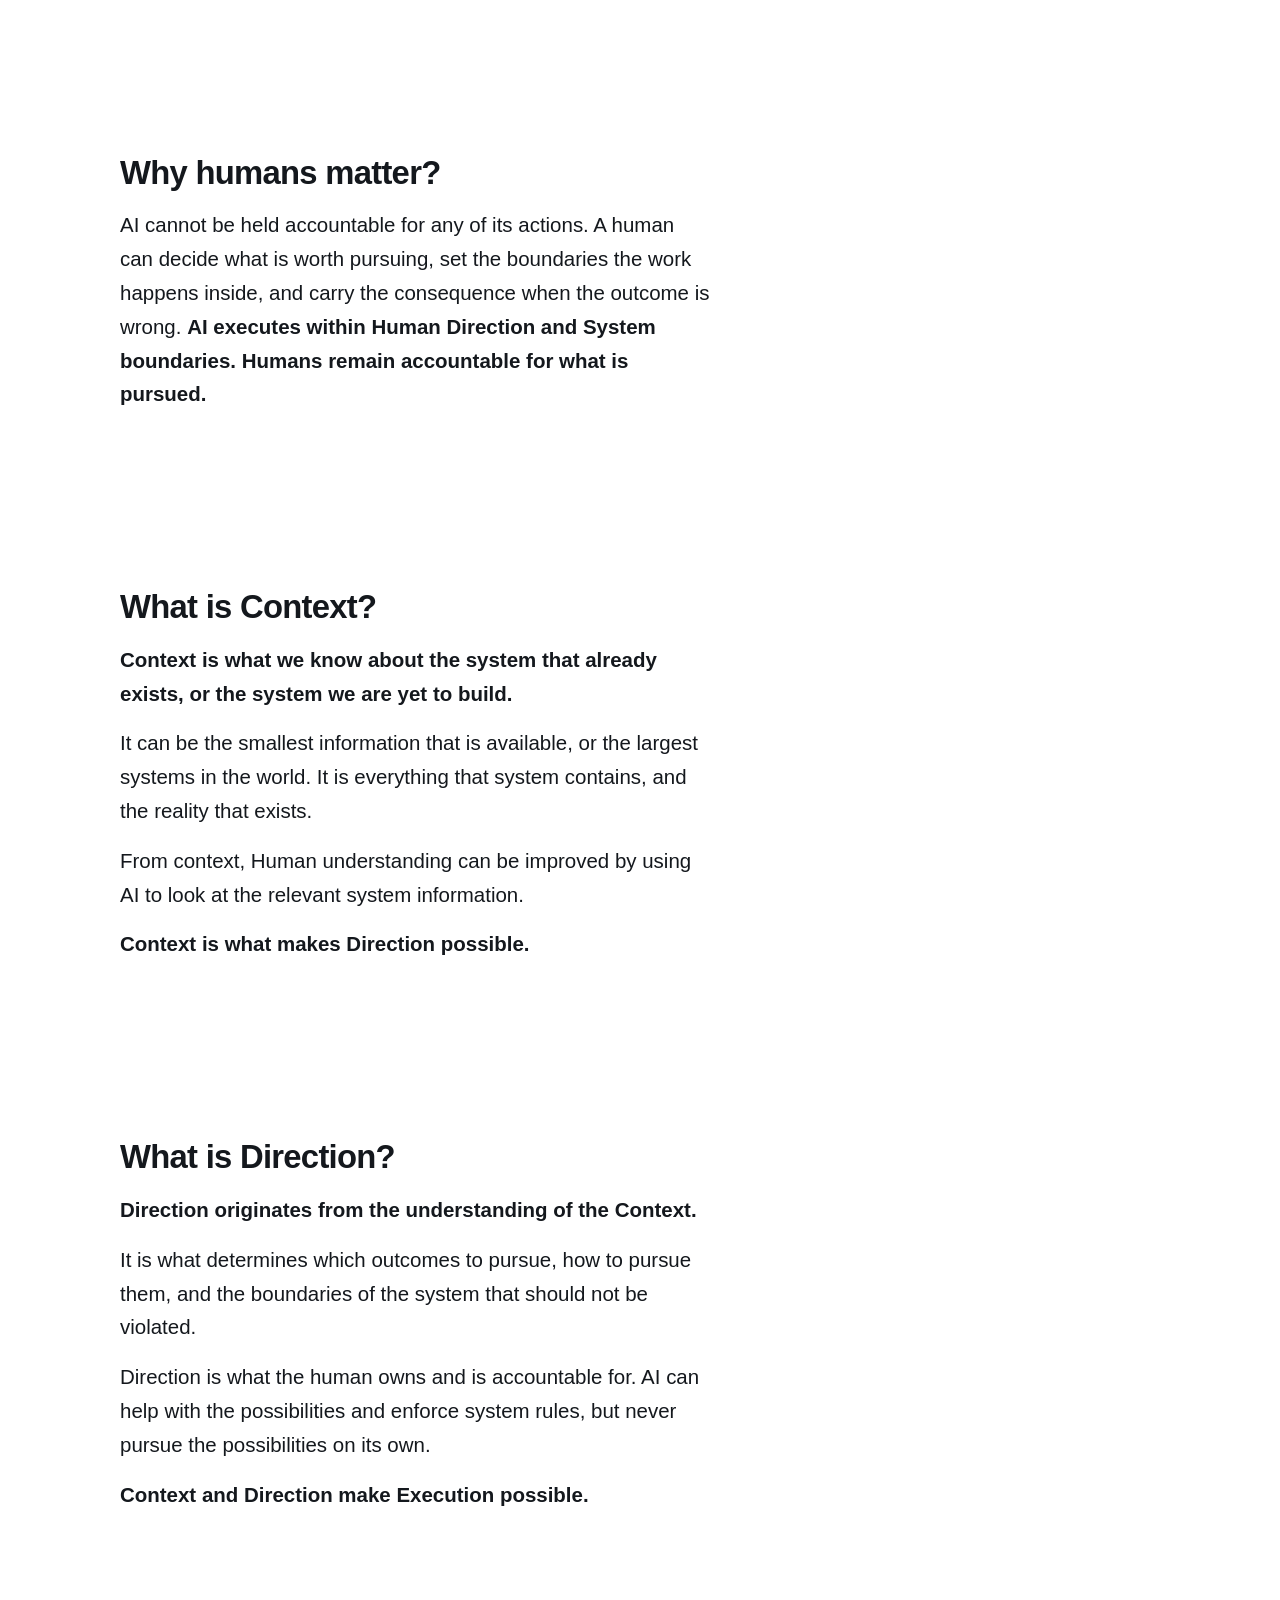
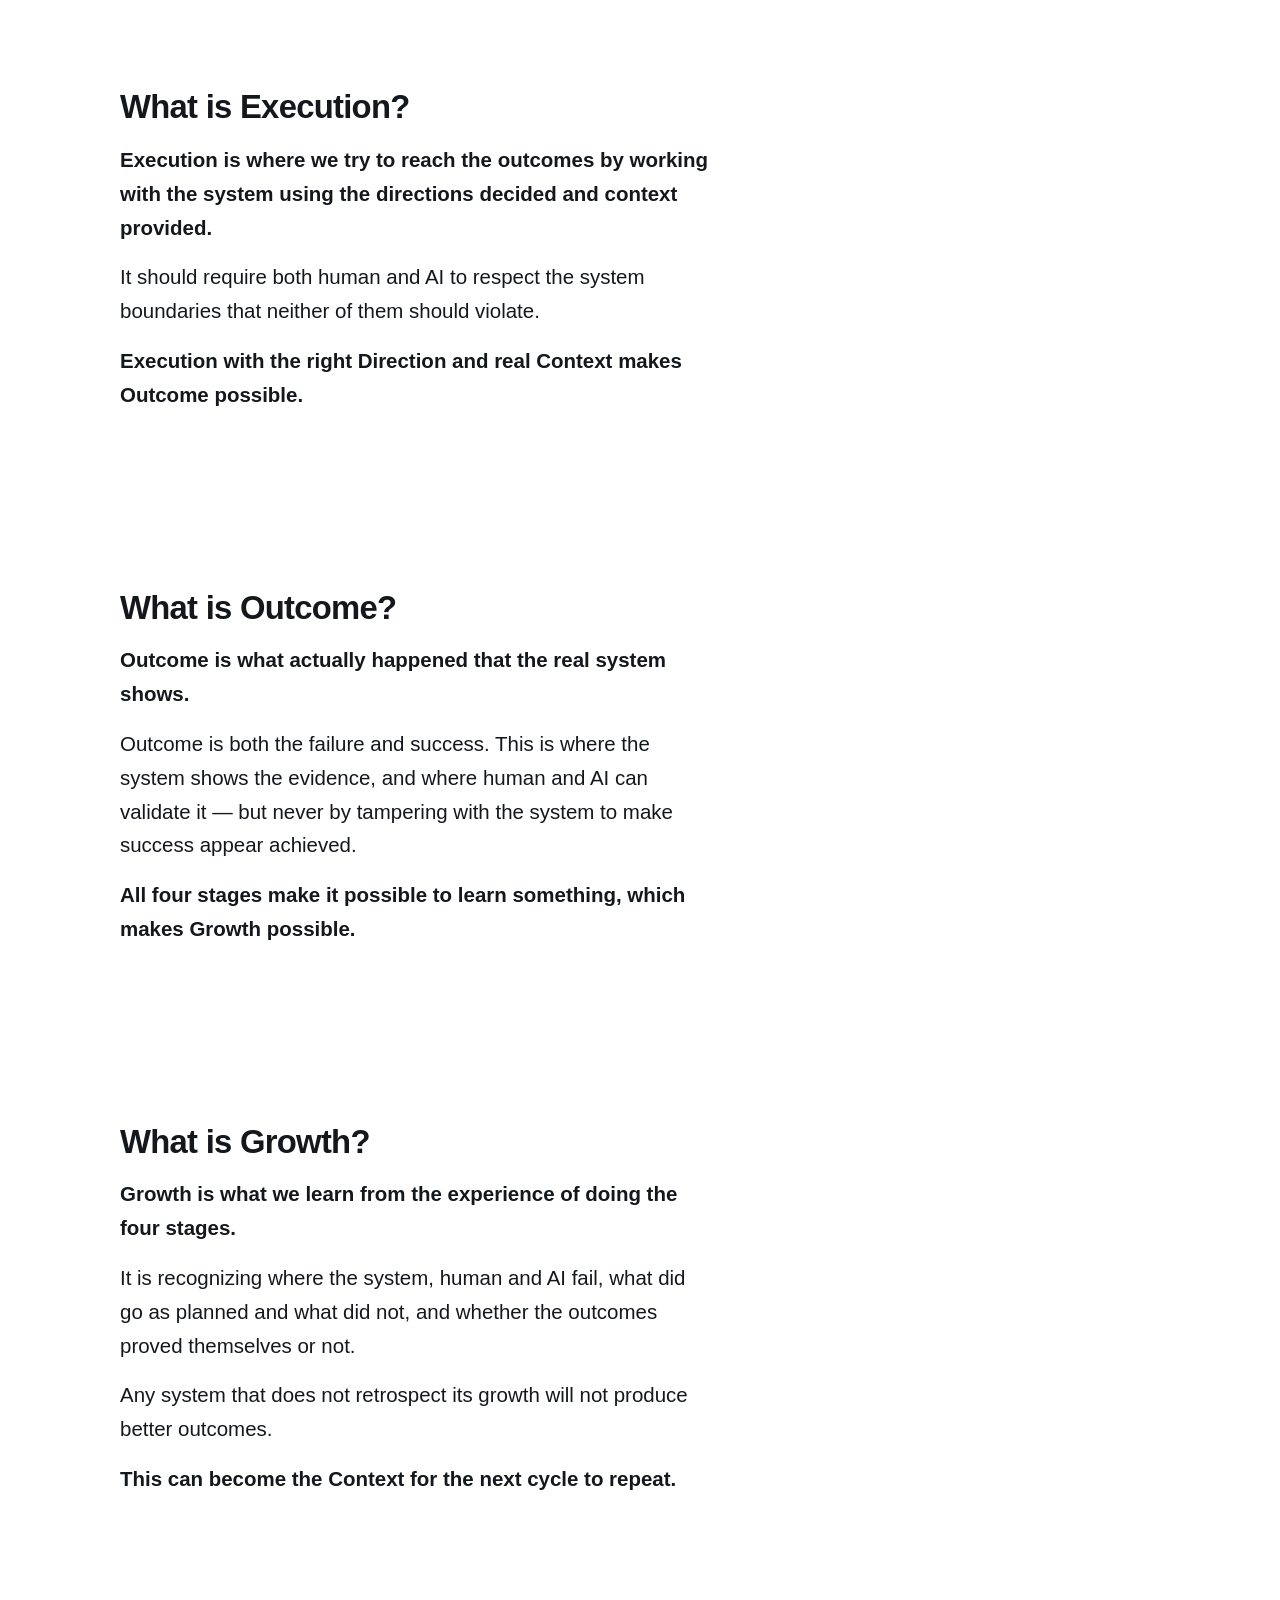
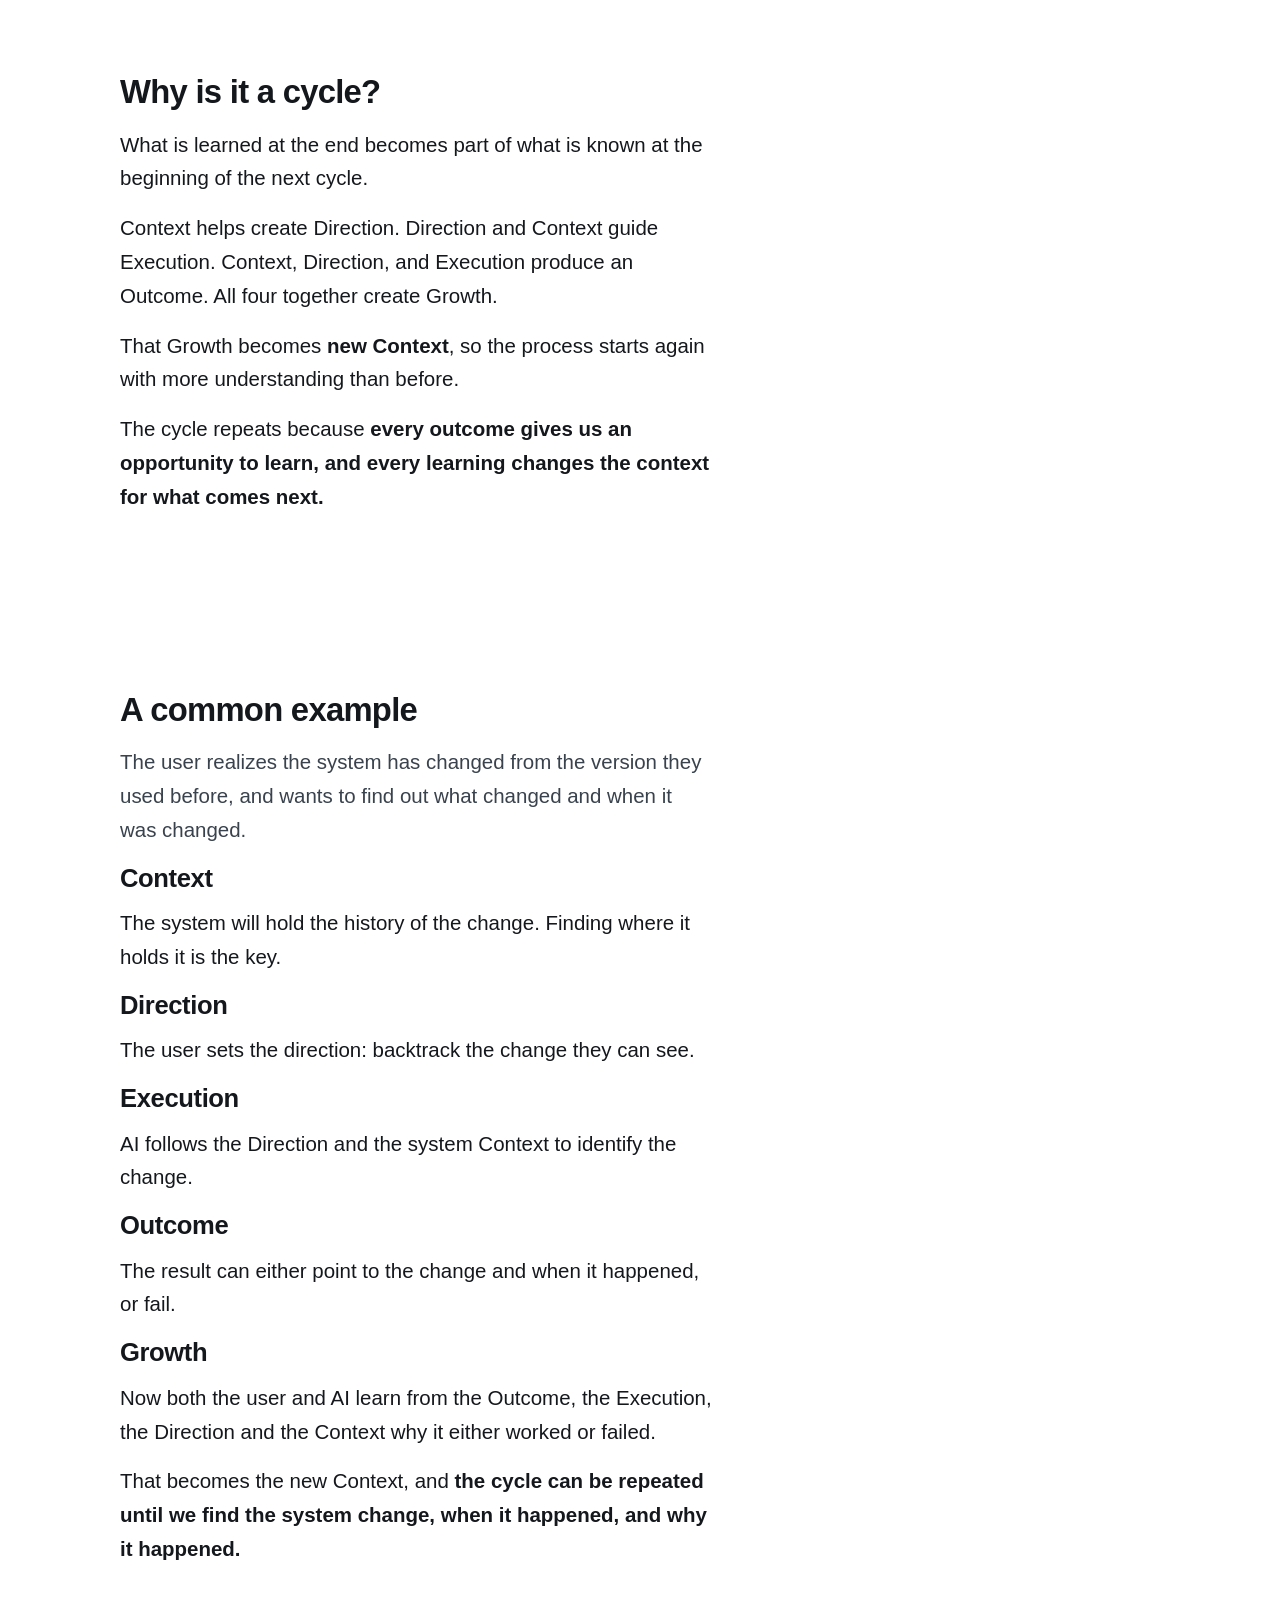
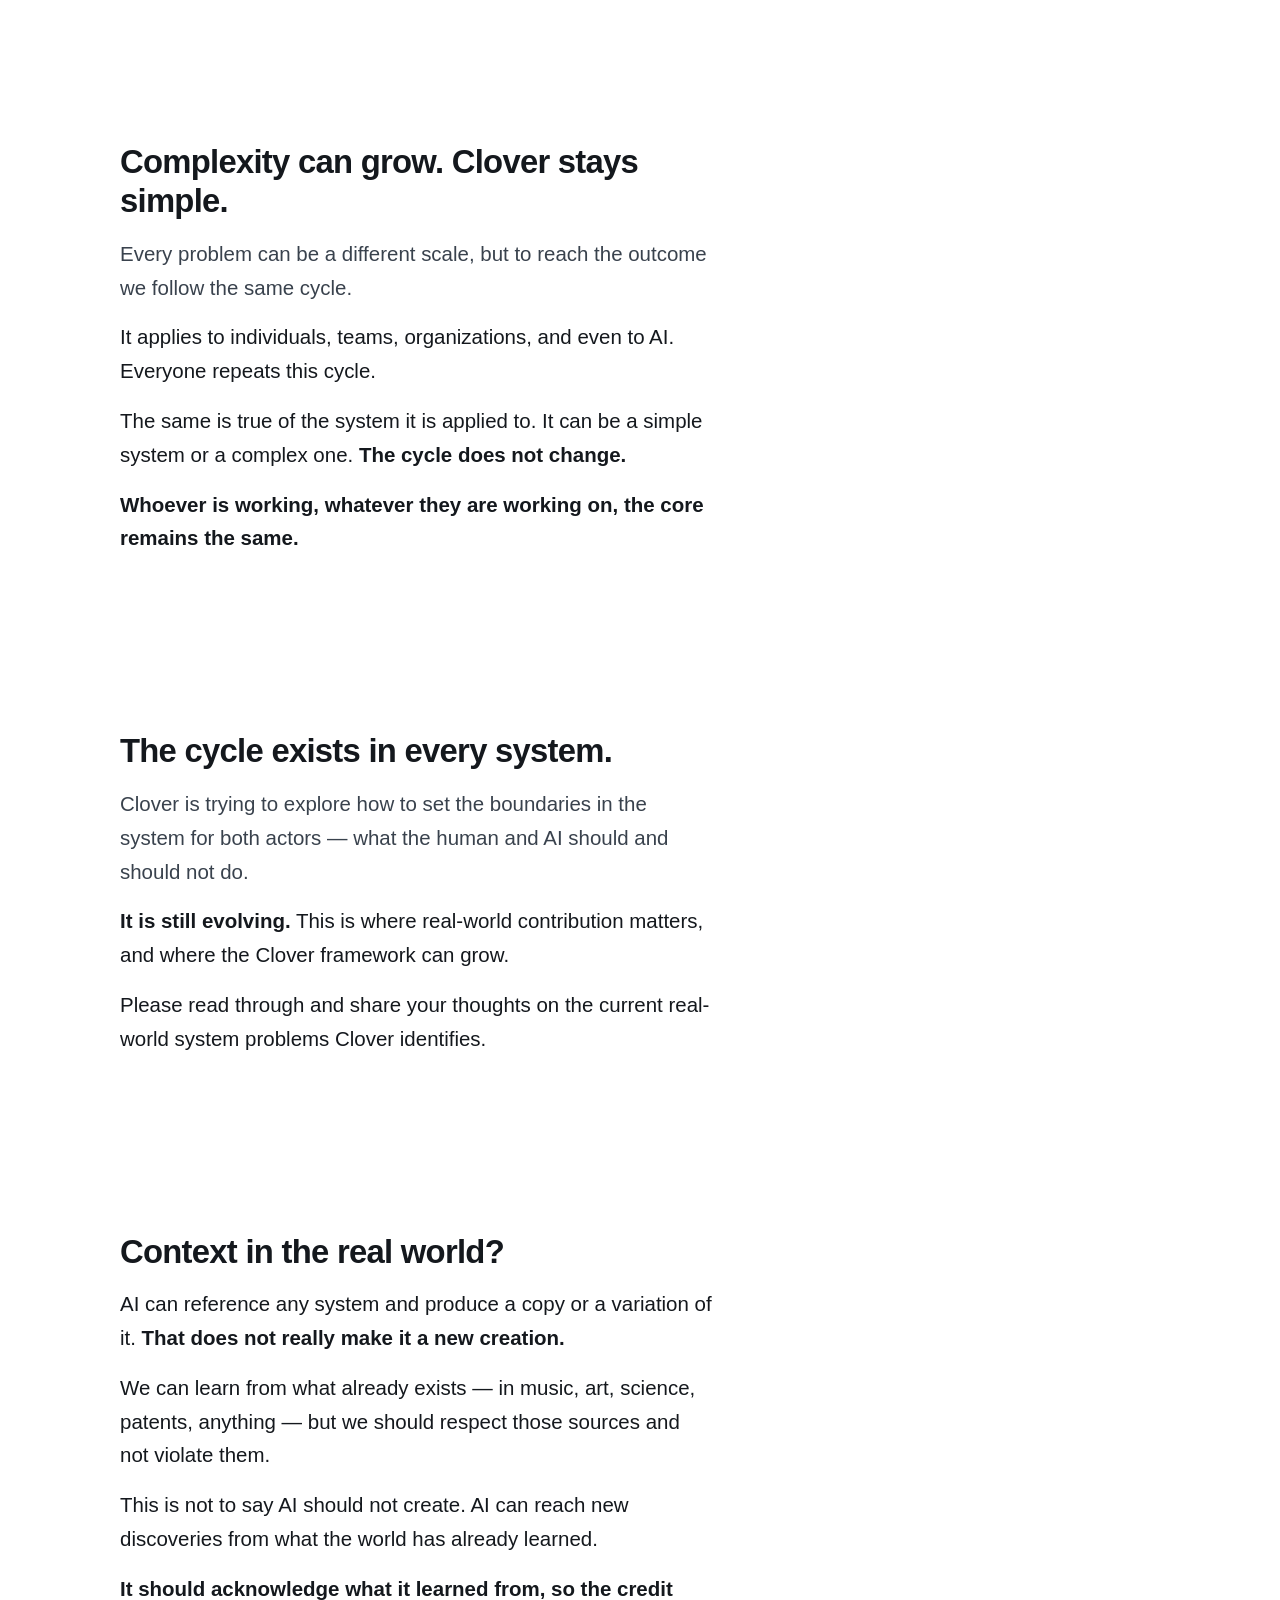
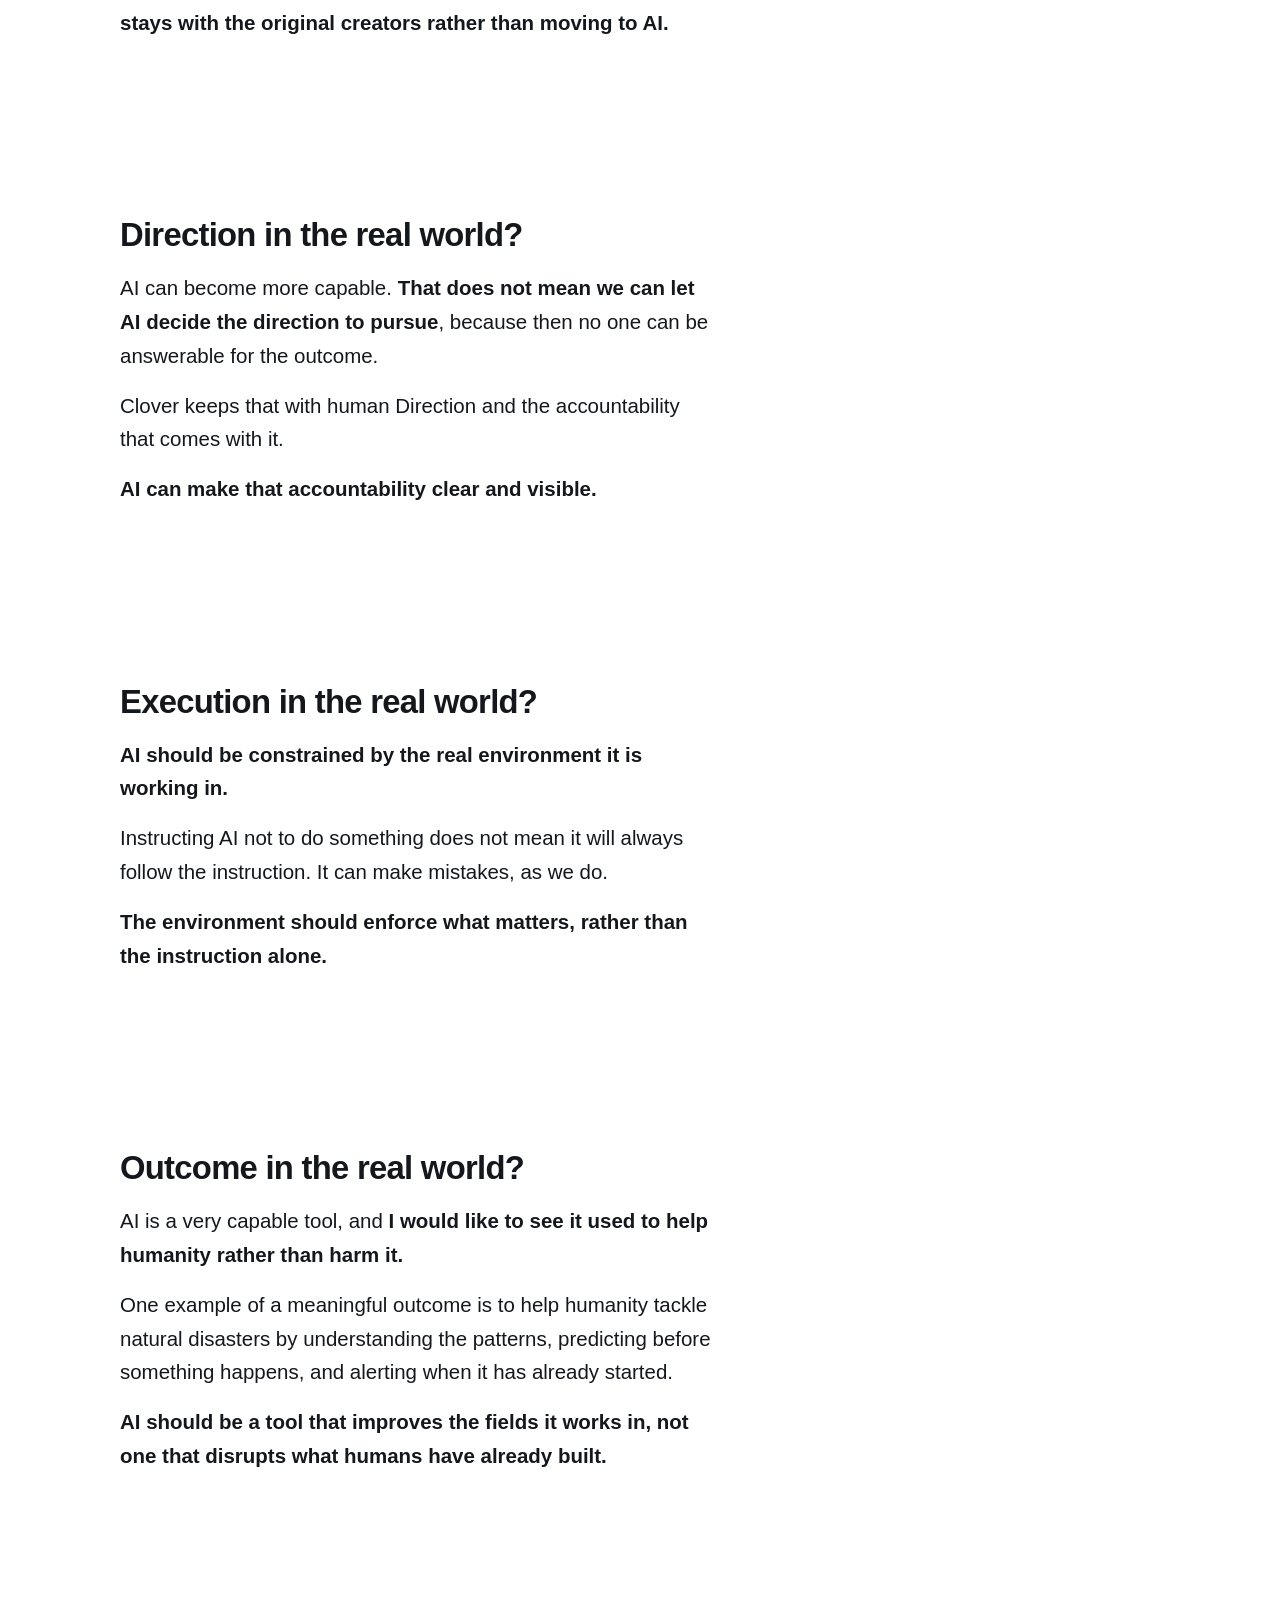
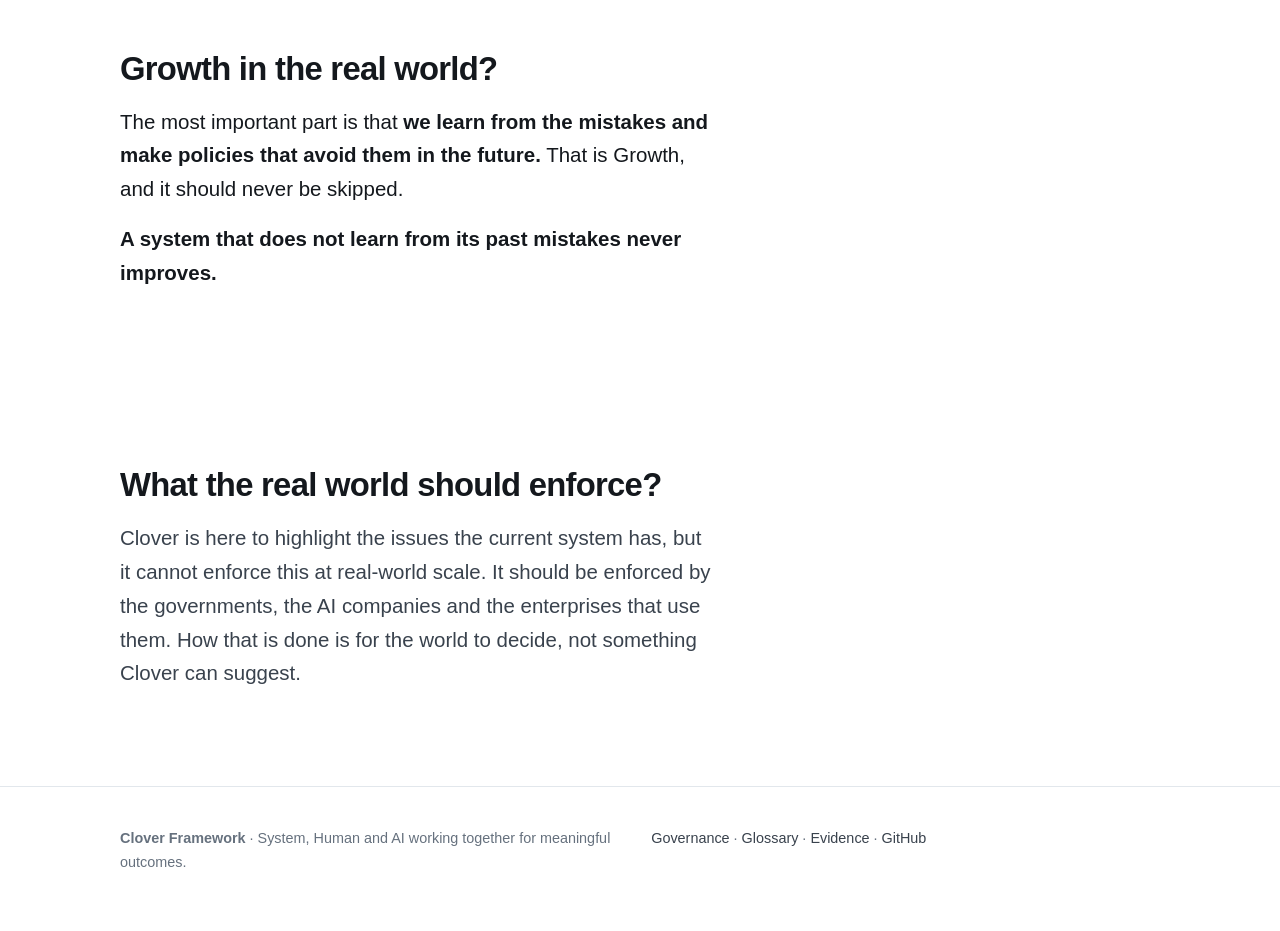
==== commit 1f1d6120: "Release 2.0.0 A major version rather than a minor one, because three things change underneath anyone" ====
--- a/site/index.html
+++ b/site/index.html
@@ -16,7 +16,7 @@
 <meta property="og:image:alt" content="Clover — System, Human and AI working together for meaningful outcomes.">
 <meta name="twitter:card" content="summary_large_image">
 <meta name="theme-color" content="#0a6a5f">
-<link rel="stylesheet" href="styles.css?v=1.2.0">
+<link rel="stylesheet" href="styles.css?v=2.0.0">
 <script>document.documentElement.className = 'js';</script>
 </head>
 <body>
@@ -45,6 +45,6 @@
 <section class="band" id="enforce"><div class="wrap"><h2>What the real world should enforce?</h2><p class="lede">Clover is here to highlight the issues the current system has, but it cannot enforce this at real-world scale. It should be enforced by the governments, the AI companies and the enterprises that use them. How that is done is for the world to decide, not something Clover can suggest.</p></div></section></div>
 </main>
 <footer class="site-foot"><div class="wrap"><p><strong>Clover Framework</strong> · System, Human and AI working together for meaningful outcomes.</p><p><a href="governance/">Governance</a> · <a href="glossary/">Glossary</a> · <a href="evidence/">Evidence</a> · <a href="https://github.com/santhoshsathish94/clover-framework">GitHub</a></p></div></footer>
-<script src="app.js?v=1.2.0" defer></script>
+<script src="app.js?v=2.0.0" defer></script>
 </body>
 </html>
--- a/site/styles.css
+++ b/site/styles.css
@@ -416,56 +416,6 @@
 .no-js .pinned__mark > svg { transform: none; }
 .no-js .pinned .wrap { padding-right: var(--pad); }
 
-/* ---------- the worked example ---------- */
-/* A numbered run down the page. The rail and the nodes carry the sequence; the chips carry what
-   each leaf touched. No images and nothing to run. */
-
-.run { list-style: none; margin: 1.9rem 0 0; padding: 0; max-width: none; }
-.run > li { position: relative; padding: 0 0 1.6rem 3.4rem; }
-.run > li::before {
-  content: ""; position: absolute; left: 1.05rem; top: 2.5rem; bottom: 0.2rem;
-  width: 2px; background: var(--accent-line);
-}
-.run > li:last-child { padding-bottom: 0; }
-.run > li:last-child::before { display: none; }
-
-.run__node {
-  position: absolute; left: 0; top: 0;
-  width: 2.2rem; height: 2.2rem; border-radius: 100px;
-  display: grid; place-items: center;
-  background: var(--accent); color: #fff; font-size: 0.9rem; font-weight: 700;
-}
-.run__leaf {
-  display: flex; flex-wrap: wrap; align-items: center; gap: 0.5rem;
-  font-size: 1.02rem; font-weight: 680; letter-spacing: -0.01em;
-  margin: 0.15rem 0 0.55rem; min-height: 2rem;
-}
-.run__said {
-  margin: 0; padding: 0.7rem 0.9rem; background: #fff;
-  border: 1px solid var(--line); border-left: 3px solid var(--accent-line); border-radius: 8px;
-  color: var(--ink-2);
-}
-.run__line { margin: 0 0 0.5rem; color: var(--ink-2); font-size: 0.95rem; }
-.run__found { margin: 0.7rem 0 0; color: var(--ink-2); font-size: 0.95rem; }
-
-.run__chips {
-  list-style: none; display: flex; flex-wrap: wrap; gap: 0.45rem;
-  margin: 0; padding: 0; max-width: none;
-}
-.run__chips li { margin: 0; }
-.chip--read { background: var(--accent-soft); border-color: var(--accent-line); color: #05564c; }
-.chip--ok { background: #fff; border-color: var(--accent-line); color: var(--ink-2); }
-.chip--ok::before { content: "\2713"; color: var(--accent); font-weight: 700; margin-right: 0.35rem; }
-
-/* The run ends at Success and turns back into Context. */
-.run__loop {
-  display: flex; gap: 0.6rem; align-items: baseline;
-  margin: 1.2rem 0 0; padding: 0.8rem 1rem 0.8rem 0.9rem;
-  max-width: none; color: var(--ink-2); font-size: 0.95rem;
-  background: var(--accent-soft); border-radius: var(--radius);
-}
-.run__loop-mark { color: var(--accent); font-size: 1.25rem; font-weight: 700; line-height: 1; }
-
 /* ---------- grids & cards ---------- */
 
 .grid { display: grid; gap: 1.1rem; }
